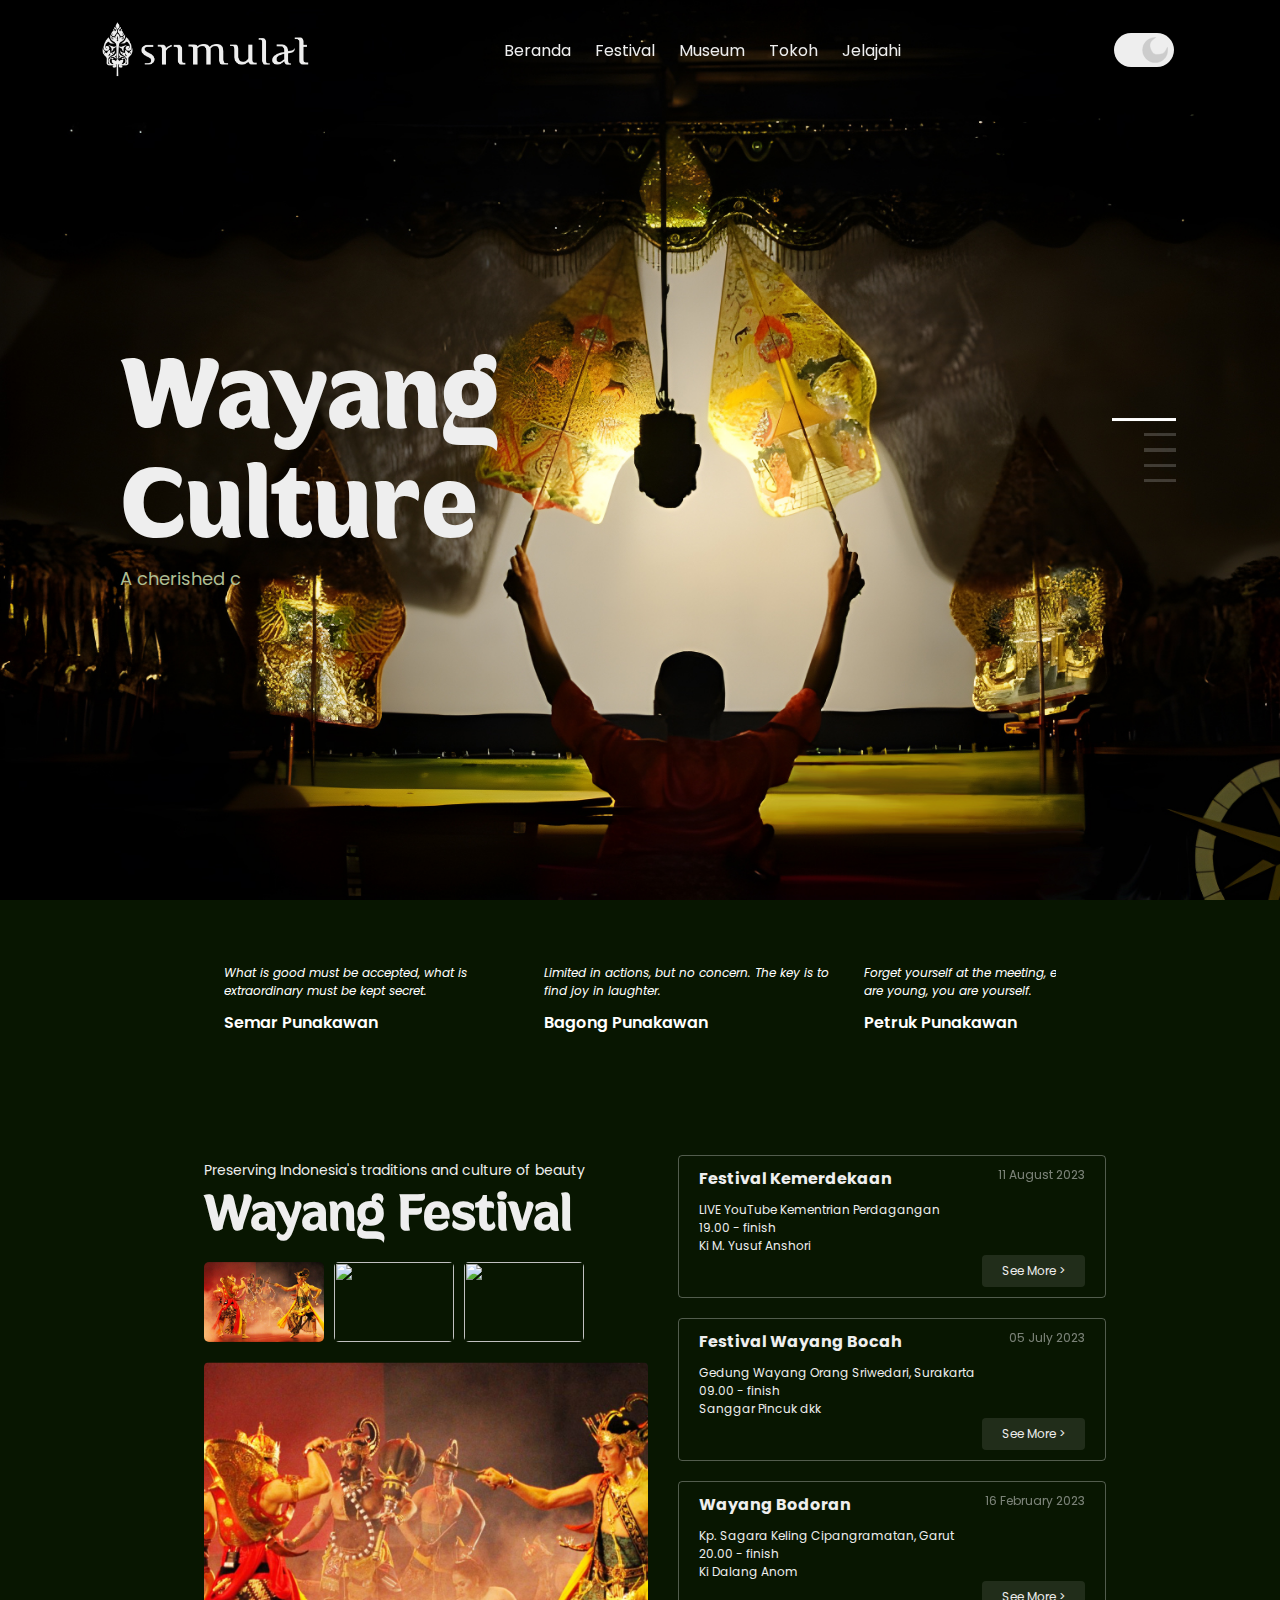
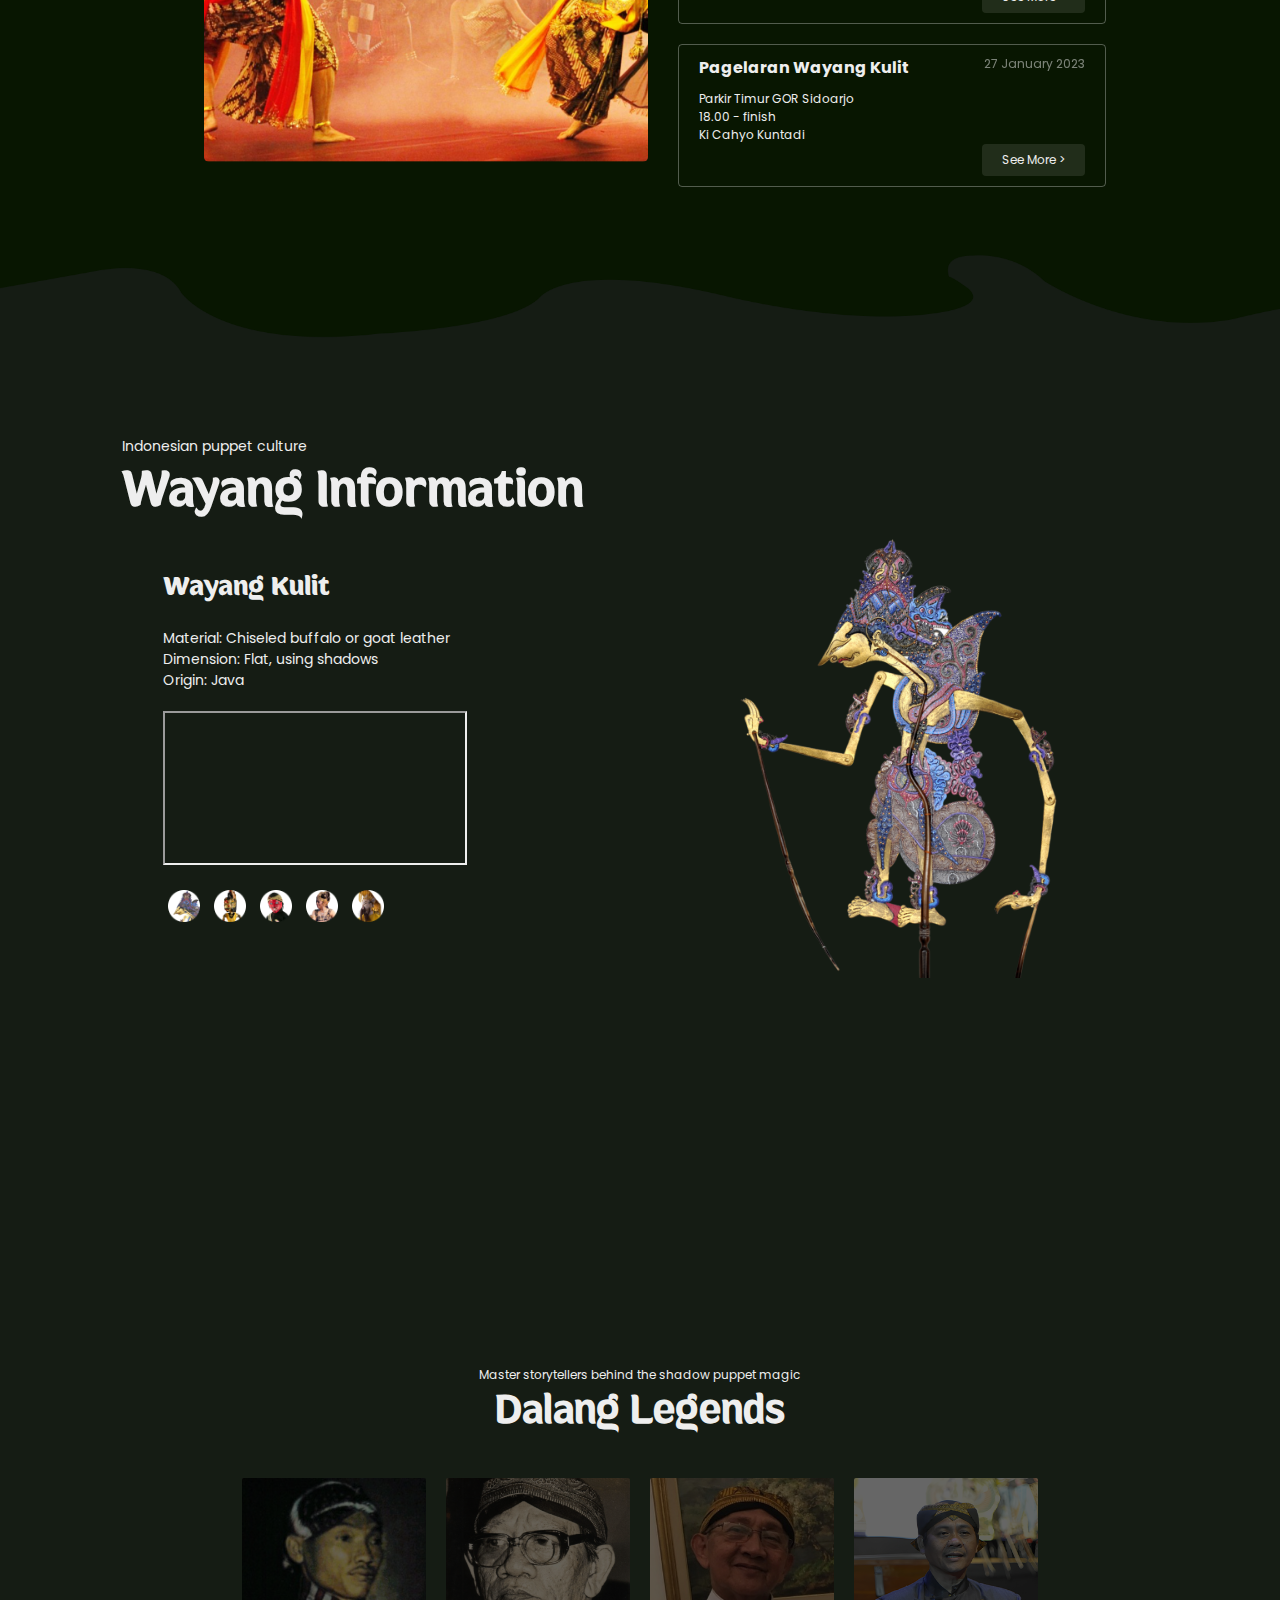
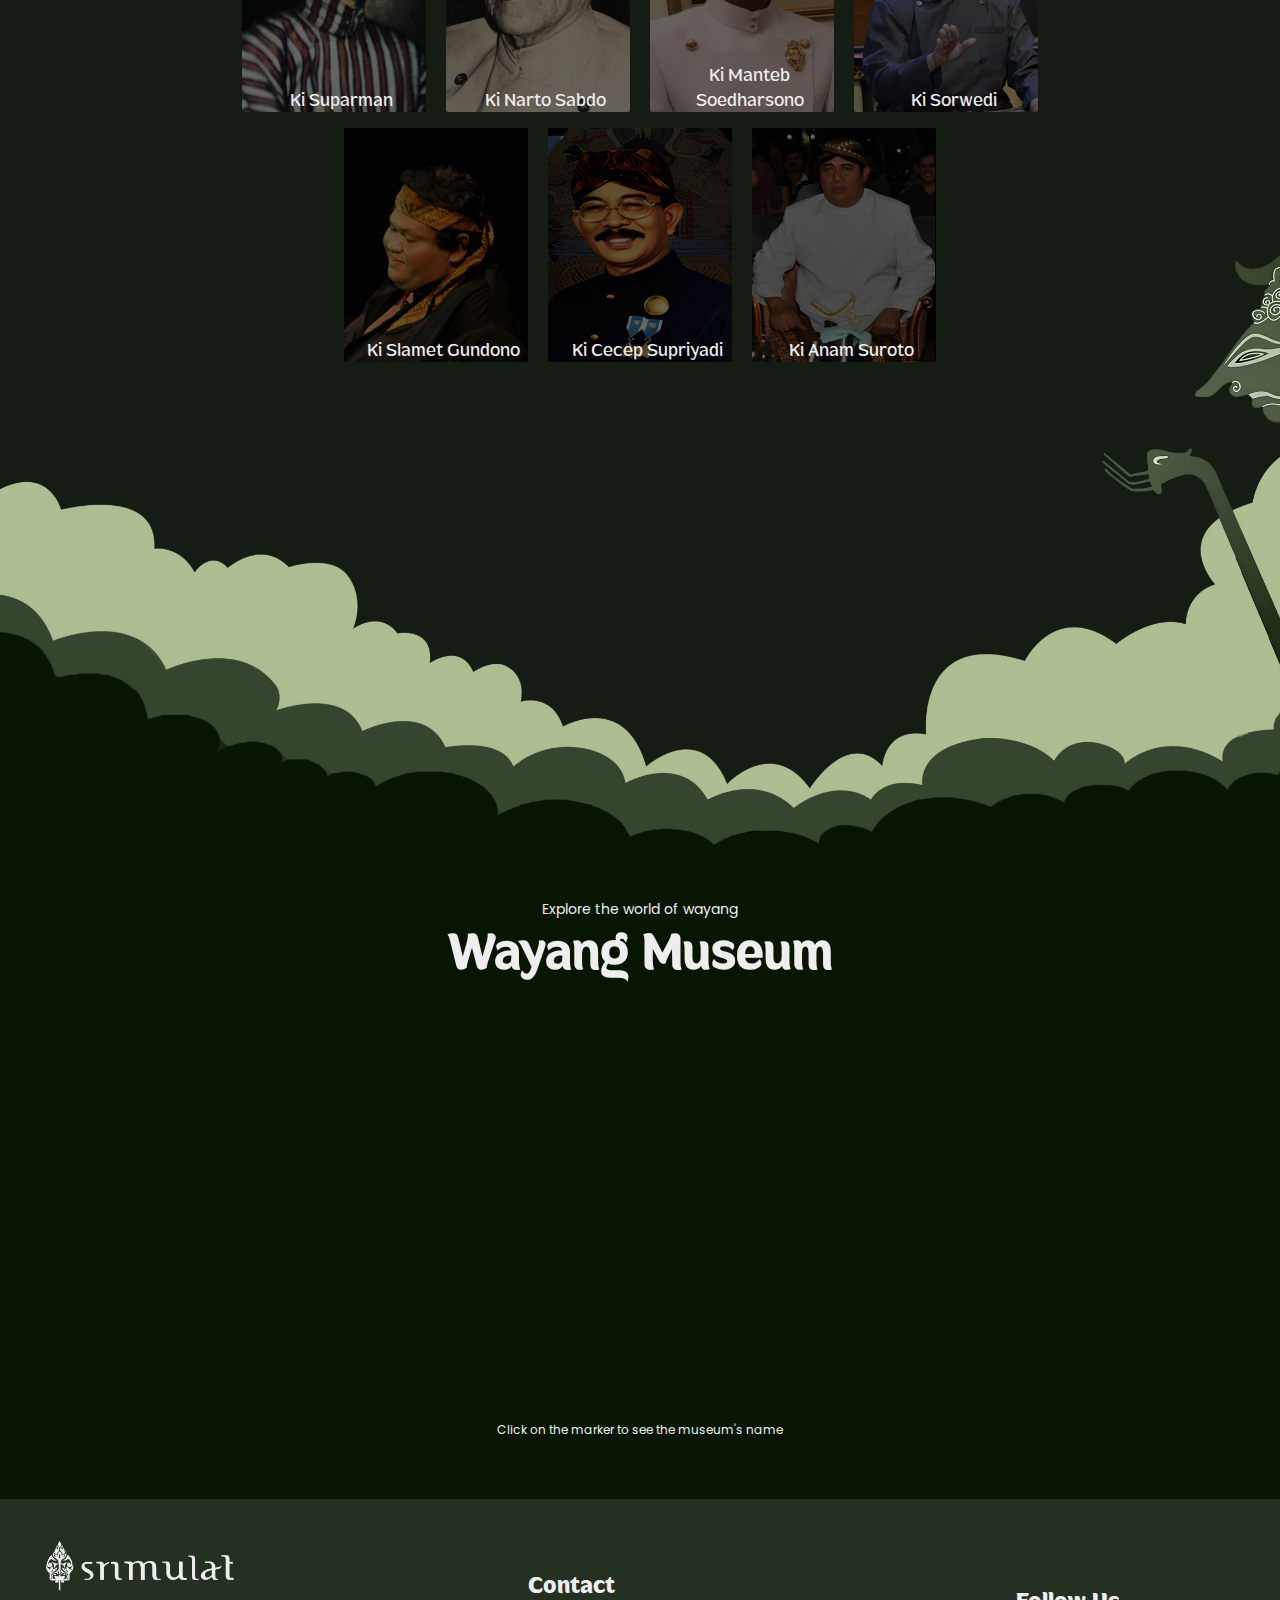
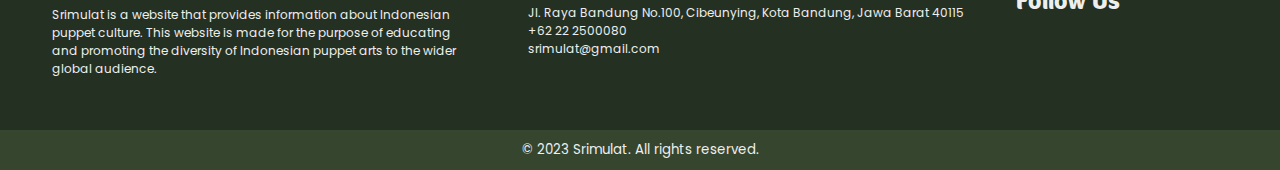
==== index.html @ 95a2c3ed "Revert "update-hero-slide-lightmode"" ====
<!DOCTYPE html>
<html lang="en">
  <head>
    <meta charset="UTF-8" />
    <meta name="viewport" content="width=device-width, initial-scale=1.0" />
    <title>Srimulat | Indonesian Puppet Culture</title>
    <link rel="shortcut icon" href="images/favicon.svg" type="image/x-icon" />
    <link
      rel="stylesheet"
      href="https://unpkg.com/leaflet@1.7.1/dist/leaflet.css"
    />
    <link
      rel="stylesheet"
      href="https://cdn.jsdelivr.net/npm/swiper@11/swiper-bundle.min.css"
    />
    <link rel="stylesheet" href="css/coba.css" />
    <style>
      .overlay-dark-1 {
        background: linear-gradient(
            rgb(21, 28, 20, 0.8),
            rgb(21, 28, 20, 0.2),
            rgb(21, 28, 20, 0.2),
            rgb(21, 28, 20, 0.2),
            rgb(21, 28, 20, 0.9),
            rgb(21, 28, 20, 1)
          ),
          url(../images/hero-section.jpg) !important;
        background-size: cover !important;
        background-position: center !important;
        background-repeat: no-repeat !important;
      }
      .overlay-dark-2 {
        background: linear-gradient(
            rgb(21, 28, 20, 0.8),
            rgb(21, 28, 20, 0.5),
            rgb(21, 28, 20, 0.5),
            rgb(21, 28, 20, 0.5),
            rgb(21, 28, 20, 0.9),
            rgb(21, 28, 20, 1)
          ),
          url(../images/hero-section-2.jpg) !important;
        background-size: cover !important;
        background-position: center !important;
        background-repeat: no-repeat !important;
      }
      .overlay-dark-3 {
        background: linear-gradient(
            rgb(21, 28, 20, 0.8),
            rgb(21, 28, 20, 0.2),
            rgb(21, 28, 20, 0.2),
            rgb(21, 28, 20, 0.2),
            rgb(21, 28, 20, 0.9),
            rgb(21, 28, 20, 1)
          ),
          url(../images/hero-section-3.webp) !important;
        background-size: cover !important;
        background-position: center !important;
        background-repeat: no-repeat !important;
      }
      .overlay-dark-4 {
        background: linear-gradient(
            rgb(21, 28, 20, 0.8),
            rgb(21, 28, 20, 0.5),
            rgb(21, 28, 20, 0.5),
            rgb(21, 28, 20, 0.5),
            rgb(21, 28, 20, 0.9),
            rgb(21, 28, 20, 1)
          ),
          url(../images/hero-section-4.webp) !important;
        background-size: cover !important;
        background-position: center !important;
        background-repeat: no-repeat !important;
      }
      .overlay-dark-5 {
        background: linear-gradient(
            rgb(21, 28, 20, 0.8),
            rgb(21, 28, 20, 0.5),
            rgb(21, 28, 20, 0.5),
            rgb(21, 28, 20, 0.5),
            rgb(21, 28, 20, 0.9),
            rgb(21, 28, 20, 1)
          ),
          url(../images/hero-section-5.jpg) !important;
        background-size: cover !important;
        background-position: center !important;
        background-repeat: no-repeat !important;
      }

      .overlay-light-1 {
        background: linear-gradient(
            rgb(246, 210, 122, 0.8),
            rgb(246, 210, 122, 0.2),
            rgb(246, 210, 122, 0.2),
            rgb(246, 210, 122, 0.2),
            rgb(246, 210, 122, 0.2),
            rgb(246, 210, 122, 0.5)
          ),
          url(../images/hero-section.jpg) !important;
        background-size: cover !important;
        background-position: center !important;
        background-repeat: no-repeat !important;
      }
      .overlay-light-2 {
        background: linear-gradient(
            rgb(246, 210, 122, 0.8),
            rgb(246, 210, 122, 0.2),
            rgb(246, 210, 122, 0.2),
            rgb(246, 210, 122, 0.2),
            rgb(246, 210, 122, 0.2),
            rgb(246, 210, 122, 0.5)
          ),
          url(../images/hero-section-2.jpg) !important;
        background-size: cover !important;
        background-position: center !important;
        background-repeat: no-repeat !important;
      }
      .overlay-light-3 {
        background: linear-gradient(
            rgb(246, 210, 122, 0.8),
            rgb(246, 210, 122, 0.2),
            rgb(246, 210, 122, 0.2),
            rgb(246, 210, 122, 0.2),
            rgb(246, 210, 122, 0.2),
            rgb(246, 210, 122, 0.5)
          ),
          url(../images/hero-section-3.webp) !important;
        background-size: cover !important;
        background-position: center !important;
        background-repeat: no-repeat !important;
      }
      .overlay-light-4 {
        background: linear-gradient(
            rgb(246, 210, 122, 0.8),
            rgb(246, 210, 122, 0.2),
            rgb(246, 210, 122, 0.2),
            rgb(246, 210, 122, 0.2),
            rgb(246, 210, 122, 0.2),
            rgb(246, 210, 122, 0.5)
          ),
          url(../images/hero-section-4.webp) !important;
        background-size: cover !important;
        background-position: center !important;
        background-repeat: no-repeat !important;
      }
      .overlay-light-5 {
        background: linear-gradient(
            rgb(246, 210, 122, 0.8),
            rgb(246, 210, 122, 0.2),
            rgb(246, 210, 122, 0.2),
            rgb(246, 210, 122, 0.2),
            rgb(246, 210, 122, 0.2),
            rgb(246, 210, 122, 0.5)
          ),
          url(../images/hero-section-5.jpg) !important;
        background-size: cover !important;
        background-position: center !important;
        background-repeat: no-repeat !important;
      }

      .lightMode {
        background-color: #f6d27a;
        color: #151c14 !important;
      }

      .lightLegends {
        background-color: #f2c165 !important;
      }

      .black {
        color: #151c14 !important;
      }

      .darkGreen {
        color: #243122 !important;
      }

      .border {
        border: 1px solid #151c14 !important;
      }

      .footerLight {
        background-color: #aebd92;
      }
    </style>
  </head>

  <body>
    <div id="popup1" class="popup-event">
      <img src="images/festival/1.png" />
    </div>
    <div id="popup2" class="popup-event">
      <img src="images/festival/2.png" />
    </div>
    <div id="popup3" class="popup-event">
      <img src="images/festival/3.png" />
    </div>
    <div id="popup4" class="popup-event">
      <img src="images/festival/4.png" />
    </div>
    <nav id="navigation-bar">
      <div class="navigation-panel">
        <button id="nav-toggle" class="nav-toggle">
          <i class="fa-solid fa-list"></i>
        </button>
        <a href="" class="width-logo"
          ><img src="images/logo/logo-white-width.png" alt="Logo Srimulat"
        /></a>
        <a href="" class="small-logo"
          ><img src="images/logo/logo-white.png" alt="Logo Srimulat"
        /></a>
      </div>
      <ul id="content-navigation">
        <li><a href="#beranda">Beranda</a></li>
        <li><a href="#festival">Festival</a></li>
        <li><a href="#museum">Museum</a></li>
        <li><a href="#tokoh">Tokoh</a></li>
        <li><a href="#map-section">Jelajahi</a></li>
      </ul>
      <ul id="switch-navigation">
        <li>
          <label class="switch">
            <input
              id="checkbox"
              type="checkbox"
              checked
              onclick="toggleDarkMode()"
            />
            <span class="slider"></span>
          </label>
        </li>
      </ul>
    </nav>
    <div class="hero-section" id="beranda">
      <!-- Swiper -->
      <div class="swiper mySwiper">
        <div class="swiper-wrapper">
          <div class="swiper-slide">
            <div class="hero-content">
              <div class="hero-title">
                <div class="title">
                  <h1>Wayang Culture</h1>
                  <p id="hero-paragraph-1"></p>
                </div>
              </div>
            </div>
          </div>
          <div class="swiper-slide">
            <div class="hero-content">
              <div class="hero-title">
                <div class="title">
                  <h1>Indonesian Local Wisdom</h1>
                  <p id="hero-paragraph-2"></p>
                </div>
              </div>
            </div>
          </div>
          <div class="swiper-slide">
            <div class="hero-content">
              <div class="hero-title">
                <div class="title">
                  <h1>Cultural Heritage</h1>
                  <p id="hero-paragraph-3"></p>
                </div>
              </div>
            </div>
          </div>
          <div class="swiper-slide">
            <div class="hero-content">
              <div class="hero-title">
                <div class="title">
                  <h1>Culture and Moral Values</h1>
                  <p id="hero-paragraph-4"></p>
                </div>
              </div>
            </div>
          </div>
          <div class="swiper-slide">
            <div class="hero-content">
              <div class="hero-title">
                <div class="title">
                  <h1>Cultural Diversity</h1>
                  <p id="hero-paragraph-5"></p>
                </div>
              </div>
            </div>
          </div>
        </div>
        <div class="swiper-pagination"></div>
      </div>
      <div class="hero-footer">
        <div class="footer-container">
          <div class="footer-content" id="footer-content">
            <p>
              What is good must be accepted, what is extraordinary must be kept
              secret.
            </p>
            <a href="#" id="hero-footer">Semar Punakawan</a>
          </div>
          <div class="footer-content">
            <p>
              Limited in actions, but no concern. The key is to find joy in
              laughter.
            </p>
            <a href="#" id="hero-footer">Bagong Punakawan</a>
          </div>
          <div class="footer-content">
            <p>
              Forget yourself at the meeting, even though you are young, you are
              yourself.
            </p>
            <a href="#" id="hero-footer">Petruk Punakawan</a>
          </div>
          <div class="footer-content">
            <p>
              Hoe only stops at water, never night, never stop, people are still
              upset and just quiet.
            </p>
            <a href="#" id="hero-footer">Gareng Punakawan</a>
          </div>
          <div class="footer-content">
            <p>
              Amidst the shadows of challenges, the light of resilience always
              finds its way.
            </p>
            <a href="#" id="hero-footer">Raden Rama Wijaya</a>
          </div>
          <div class="footer-content">
            <p>When the banana leaf falls, the stem is revealed.</p>
            <a href="#" id="hero-footer">Cepot Sunda</a>
          </div>
          <div class="footer-content">
            <p>Darkness cannot drive out darkness; only light can do that.</p>
            <a href="#" id="hero-footer">Rahwana</a>
          </div>
          <div class="footer-content">
            <p>
              When the celestial strings are plucked, cosmic melodies resonate.
            </p>
            <a href="#" id="hero-footer">Werkudara</a>
          </div>
          <div class="footer-content">
            <p>The dragon may soar, but the humble ant has its own path.</p>
            <a href="#" id="hero-footer">Liu Bei</a>
          </div>
        </div>
        <!-- <div class="footer-divider">
                    <div class="left-divider"></div>
                    <div class="right-divider"></div>
                </div> -->
      </div>
      <div class="hero-overlay"></div>
    </div>
    <div class="festival-section" id="festival-section">
      <div class="festival-content" id="festival">
        <div class="festival-title">
          <p>Preserving Indonesia's traditions and culture of beauty</p>
          <h3 id="festival-title">Wayang Festival</h3>
          <div class="festival-title-image">
            <img
              src="images/wayang-wong.png"
              onclick="changeBackground('images/wayang-wong.png')"
            />
            <img
              src="https://asset-2.tstatic.net/jogja/foto/bank/images/sleman-city-hall-gelar-budaya-pagelaran-wayang-kulit.jpg"
              onclick="changeBackground('https://asset-2.tstatic.net/jogja/foto/bank/images/sleman-city-hall-gelar-budaya-pagelaran-wayang-kulit.jpg')"
            />
            <img
              src="https://pariwisata-arsip.bantulkab.go.id/filestorage/berita/2016/05/tn610/tn610_IMG_9140.JPG"
              onclick="changeBackground('https://pariwisata-arsip.bantulkab.go.id/filestorage/berita/2016/05/tn610/tn610_IMG_9140.JPG')"
            />
          </div>
          <div class="festival-image-display"></div>
        </div>
        <div class="festival-list">
          <div class="festival-event">
            <div class="festival-event-head">
              <b>Festival Kemerdekaan</b>
              <p>11 August 2023</p>
            </div>
            <p>
              <i class="fa-solid fa-map-pin"></i> LIVE YouTube Kementrian
              Perdagangan<br />
              <i class="fa-solid fa-clock"></i> 19.00 - finish<br />
              <i class="fa-solid fa-user"></i> Ki M. Yusuf Anshori<br />
            </p>
            <div class="festival-event-foot">
              <div id="event1" class="event-detail">See More ></div>
            </div>
          </div>
          <div class="festival-event">
            <div class="festival-event-head">
              <b>Festival Wayang Bocah</b>
              <p>05 July 2023</p>
            </div>
            <p>
              <i class="fa-solid fa-map-pin"></i> Gedung Wayang Orang Sriwedari,
              Surakarta<br />
              <i class="fa-solid fa-clock"></i> 09.00 - finish<br />
              <i class="fa-solid fa-user"></i> Sanggar Pincuk dkk<br />
            </p>
            <div class="festival-event-foot">
              <div id="event2" class="event-detail">See More ></div>
            </div>
          </div>
          <div class="festival-event">
            <div class="festival-event-head">
              <b>Wayang Bodoran</b>
              <p>16 February 2023</p>
            </div>
            <p>
              <i class="fa-solid fa-map-pin"></i> Kp. Sagara Keling
              Cipangramatan, Garut<br />
              <i class="fa-solid fa-clock"></i> 20.00 - finish<br />
              <i class="fa-solid fa-user"></i> Ki Dalang Anom<br />
            </p>
            <div class="festival-event-foot">
              <div id="event3" class="event-detail">See More ></div>
            </div>
          </div>
          <div class="festival-event">
            <div class="festival-event-head">
              <b>Pagelaran Wayang Kulit</b>
              <p>27 January 2023</p>
            </div>
            <p>
              <i class="fa-solid fa-map-pin"></i> Parkir Timur GOR Sidoarjo<br />
              <i class="fa-solid fa-clock"></i> 18.00 - finish<br />
              <i class="fa-solid fa-user"></i> Ki Cahyo Kuntadi<br />
            </p>
            <div class="festival-event-foot">
              <div id="event4" class="event-detail">See More ></div>
            </div>
          </div>
        </div>
      </div>
      <div class="festival-divider"></div>
    </div>
    <div class="wayang-section">
      <div class="wayang-content">
        <div class="wayang-title">
          <p>Indonesian puppet culture</p>
          <h3 id="wayang-title">Wayang Information</h3>
        </div>
        <div class="wayang-gallery">
          <div class="wayang-left">
            <b id="wayang-type">Wayang Kulit</b>
            <p>
              Material: Chiseled buffalo or goat leather<br />
              Dimension: Flat, using shadows<br />
              Origin: Java<br />
            </p>
            <iframe src="https://www.youtube.com/embed/SWrEbZN89ZY"></iframe>
            <div class="wayang-list">
              <img
                src="images/wayang/icon/w1.png"
                onclick="changeContent('images/wayang/kulit.png', 'Wayang Kulit', 'Material: Chiseled buffalo or goat leather\nDimension: Flat, using shadows\nOrigin: Java\n', 'https://www.youtube.com/embed/SWrEbZN89ZY')"
              />
              <img
                src="images/wayang/icon/w2.png"
                onclick="changeContent('images/wayang/pring.png', 'Wayang Pring', 'Material: Bamboo\nDimension: 3D\nOrigin: Java\n', 'https://www.youtube.com/embed/zaQrKpYdDsI')"
              />
              <img
                src="images/wayang/icon/w3.png"
                onclick="changeContent('images/wayang/golek.png', 'Wayang Golek', 'Material: Wood\nDimension: 3D\nOrigin: Sunda\n', 'https://www.youtube.com/embed/spY7Hl0xdBI')"
              />
              <img
                src="images/wayang/icon/w4.png"
                onclick="changeContent('images/wayang/wong.png', 'Wayang Wong', 'Material: - \nDimension: 3D \nOrigin: Java\n', 'https://www.youtube.com/embed/kvErVNG3cKE')"
              />
              <img
                src="images/wayang/icon/w5.png"
                onclick="changeContent('images/wayang/potehi.png', 'Wayang Potehi', 'Material: Wood\nDimension: 3D\nOrigin: Chinese, Java\n', 'https://www.youtube.com/embed/rQRTxFuQgs8')"
              />
            </div>
          </div>
          <div class="wayang-right">
            <img id="wayang-image" src="images/wayang/kulit.png" />
          </div>
        </div>
      </div>
    </div>
    <div class="tokoh-section">
      <div class="tokoh-content" id="tokoh">
        <div class="tokoh-title">
          <p>Master storytellers behind the shadow puppet magic</p>
          <h3 id="tokoh-title">Dalang Legends</h3>
        </div>
        <div class="tokoh-list">
          <div class="tokoh">
            <img src="images/dalang/Ki Suparman.jpg" alt="Tokoh" />
            <p>Ki Suparman</p>
          </div>
          <div class="tokoh">
            <img src="images/dalang/Ki Narto Sabdo.jpg" alt="Tokoh" />
            <p>Ki Narto Sabdo</p>
          </div>
          <div class="tokoh">
            <img src="images/dalang/Ki Manteb Soedharsono.jpg" alt="Tokoh" />
            <p>Ki Manteb Soedharsono</p>
          </div>
          <div class="tokoh">
            <img src="images/dalang/Ki Sorwedi.jpg" alt="Tokoh" />
            <p>Ki Sorwedi</p>
          </div>
          <div class="tokoh">
            <img src="images/dalang/Ki Slamet Gundono.jpg" alt="Tokoh" />
            <p>Ki Slamet Gundono</p>
          </div>
          <div class="tokoh">
            <img src="images/dalang/Ki Cecep Supriyadi.jpg" alt="Tokoh" />
            <p>Ki Cecep Supriyadi</p>
          </div>
          <div class="tokoh">
            <img src="images/dalang/Ki Anom Suroto.jpg" alt="Tokoh" />
            <p>Ki Anam Suroto</p>
          </div>
        </div>
      </div>
    </div>
    <div class="map-section" id="map-section">
      <div class="map-content" id="museum">
        <div class="map-title">
          <p>Explore the world of wayang</p>
          <h3 id="map-title">Wayang Museum</h3>
        </div>
        <div class="mapbox">
          <div id="map"></div>
          <small>Click on the marker to see the museum's name</small>
        </div>
      </div>
    </div>
    <footer>
      <div class="footer-box">
        <div class="footer-item">
          <img
            src="images/logo/logo-white-width.png"
            alt="Logo Srimulat"
            width="200"
          />
          <p class="paragraph-footer-left" id="tulisan-footer">
            Srimulat is a website that provides information about Indonesian
            puppet culture. This website is made for the purpose of educating
            and promoting the diversity of Indonesian puppet arts to the wider
            global audience.
          </p>
        </div>
        <div class="footer-item left">
          <h3 id="tulisan-footer">Contact</h3>
          <p id="tulisan-footer">
            <i class="fa-solid fa-map-marker" id="tulisan-footer"></i> Jl. Raya
            Bandung No.100, Cibeunying, Kota Bandung, Jawa Barat 40115
          </p>
          <p id="tulisan-footer">
            <i id="tulisan-footer" class="fa-solid fa-phone"></i> +62 22 2500080
          </p>
          <p id="tulisan-footer">
            <i id="tulisan-footer" class="fa-solid fa-envelope"></i>
            srimulat@gmail.com
          </p>
        </div>
        <div class="footer-item right">
          <h3 id="tulisan-footer">Follow Us</h3>
          <div class="social-media">
            <a href="">
              <i id="social-media" class="fa-brands fa-facebook"></i>
            </a>
            <a href="">
              <i id="social-media" class="fa-brands fa-instagram"></i>
            </a>
            <a href="">
              <i id="social-media" class="fa-brands fa-twitter"></i>
            </a>
            <a href="">
              <i id="social-media" class="fa-brands fa-youtube"></i>
            </a>
          </div>
        </div>
      </div>
      <div class="footer-bottom">
        <small>© 2023 Srimulat. All rights reserved.</small>
      </div>
    </footer>
    <script src="https://unpkg.com/leaflet@1.7.1/dist/leaflet.js"></script>
    <script src="js/map.js"></script>
    <script
      src="https://kit.fontawesome.com/d9b2e6872d.js"
      crossorigin="anonymous"
    ></script>
    <!-- Swiper JS -->
    <script src="https://cdn.jsdelivr.net/npm/swiper@11/swiper-bundle.min.js"></script>

    <!-- Initialize Swiper -->
    <script>
      function changeContent(imageUrl, title, description, videoUrl) {
        document.getElementById("wayang-image").src = imageUrl
        document.getElementById("wayang-type").innerText = title
        document.querySelector(".wayang-left p").innerText = description
        document.querySelector(".wayang-left iframe").src = videoUrl
      }

      const popup1 = document.getElementById("popup1")
      const popup2 = document.getElementById("popup2")
      const popup3 = document.getElementById("popup3")
      const popup4 = document.getElementById("popup4")
      const event1 = document.getElementById("event1")
      const event2 = document.getElementById("event2")
      const event3 = document.getElementById("event3")
      const event4 = document.getElementById("event4")
      event1.addEventListener("click", () => {
        popup1.style.display = "flex"
      })
      event2.addEventListener("click", () => {
        popup2.style.display = "flex"
      })
      event3.addEventListener("click", () => {
        popup3.style.display = "flex"
      })
      event4.addEventListener("click", () => {
        popup4.style.display = "flex"
      })
      window.addEventListener("click", (e) => {
        if (e.target == popup1) {
          popup1.style.display = "none"
        }
        if (e.target == popup2) {
          popup2.style.display = "none"
        }
        if (e.target == popup3) {
          popup3.style.display = "none"
        }
        if (e.target == popup4) {
          popup4.style.display = "none"
        }
      })

      const images = [
        "images/wayang-wong.png",
        "https://asset-2.tstatic.net/jogja/foto/bank/images/sleman-city-hall-gelar-budaya-pagelaran-wayang-kulit.jpg",
        "https://pariwisata-arsip.bantulkab.go.id/filestorage/berita/2016/05/tn610/tn610_IMG_9140.JPG",
      ]

      let currentIndex = 0

      function changeBackground(imageUrl) {
        document.querySelector(
          ".festival-image-display"
        ).style.background = `url('${imageUrl}') no-repeat`
        document.querySelector(".festival-image-display").style.backgroundSize =
          "cover"
        document.querySelector(
          ".festival-image-display"
        ).style.backgroundPosition = "center"
        currentIndex = images.indexOf(imageUrl)
      }

      function autoChangeBackground() {
        currentIndex = (currentIndex + 1) % images.length
        const imageUrl = images[currentIndex]
        changeBackground(imageUrl)
      }

      setInterval(autoChangeBackground, 10000)

      let swiper = new Swiper(".mySwiper", {
        direction: "vertical",
        effect: "slide",
        speed: 1000,
        autoplay: {
          delay: 3000,
        },
        pagination: {
          el: ".swiper-pagination",
          clickable: true,
        },
      })

      // Daftar lokasi museum
      var locations = [
        ["Museum Wayang Jakarta", -6.175439, 106.825576],
        ["Museum Wayang Banyumas", -7.48252, 109.23865],
        ["Museum Wayang Kulit Wonogiri", -7.838262, 111.042282],
        ["Museum Topeng dan Wayang Ubud", -8.503031, 115.264529],
        ["Museum Gubug Wayang Mojokerto", -7.470497, 112.433159],
        ["Galeri Wayang Purwakarta", -6.542849, 107.444451],
      ]

      // Batas peta
      var bounds = [
        [5.15, 94],
        [-12, 120],
      ]

      // Dark mode tile layer
      var darkMode = L.tileLayer(
        "https://cartodb-basemaps-{s}.global.ssl.fastly.net/dark_all/{z}/{x}/{y}.png",
        {
          subdomains: "abcd",
          maxZoom: 19,
        }
      )

      var lightMode = L.tileLayer(
        "https://{s}.tile.openstreetmap.de/{z}/{x}/{y}.png",
        {
          subdomains: "abcd",
          maxZoom: 19,
        }
      )

      // Inisialisasi peta
      var map = L.map("map", {
        layers: [darkMode],
        maxBounds: bounds,
      }).setView([-7, 111], 7)

      // Batasi zoom
      map.options.maxBoundsViscosity = 1.0

      // Base layers
      var baseLayers = {
        "Dark Mode": darkMode,

        OpenStreetMap: lightMode,
      }

      // Tambahkan control layer
      L.control.layers(baseLayers).addTo(map)

      // Loop dan tambahkan marker
      function addMarkers() {
        for (var i = 0; i < locations.length; i++) {
          // Get koordinat
          var lat = locations[i][1]
          var lng = locations[i][2]

          // Add marker
          var marker = L.marker([lat, lng]).addTo(map)

          // Popup text
          var title = locations[i][0]
          marker.bindPopup(title)
        }
      }

      // Fungsi untuk memilih lapisan peta
      function chooseTileLayer() {
        var checkbox = document.getElementById("checkbox")

        if (checkbox.checked) {
          return darkMode
        } else {
          return lightMode
        }
      }

      // Inisialisasi peta dan marker saat pertama kali dimuat
      addMarkers()

      function toggleDarkMode() {
        var body = document.body
        body.classList.toggle("dark-mode")

        var overlay = document.querySelector(".hero-overlay")
        var museumOverlay = document.querySelector(".museum-overlay")
        var content = document.querySelector(".hero-content")
        var checkbox = document.getElementById("checkbox")
        var festivalSection = document.querySelector(".festival-section")
        var tokohSection = document.querySelector(".tokoh-section")
        var mapSection = document.querySelector(".map-section")
        var h3 = document.querySelectorAll("h3")
        var festivalTitle = document.querySelector("#festival-title")
        var tokohTitle = document.querySelector("#tokoh-title")
        var mapTitle = document.querySelector("#map-title")
        var p = document.querySelectorAll("p")
        var b = document.querySelectorAll("b")
        var heroFooter = document.querySelectorAll("#hero-footer")
        var festivalEvent = document.querySelectorAll(".festival-event")
        var socialMedia = document.querySelectorAll("#social-media")
        var tulisanFooter = document.querySelectorAll("#tulisan-footer")
        var footerBox = document.querySelector(".footer-box")
        let festivalDivider = document.querySelector(".festival-divider")
        let wayangSection = document.querySelector(".wayang-content")

        // Hapus semua lapisan peta
        map.eachLayer(function (layer) {
          map.removeLayer(layer)
        })
        // Tambahkan kembali lapisan peta sesuai keadaan checkbox
        chooseTileLayer().addTo(map)

        if (checkbox.checked == true) {
          map.addLayer(darkMode)
          overlay.classList.add("visible")
          festivalSection.classList.remove("lightMode")
          tokohSection.classList.remove("lightMode")
          mapSection.classList.remove("lightMode")

          p.forEach(function (element) {
            element.classList.remove("black")
          })
          b.forEach(function (element) {
            element.classList.remove("black")
          })
          h3.forEach(function (element) {
            element.classList.remove("black")
          })
          heroFooter.forEach(function (element) {
            element.classList.remove("black")
          })
          festivalEvent.forEach(function (element) {
            element.classList.remove("lightMode")
          })
          socialMedia.forEach(function (element) {
            element.classList.remove("darkGreen")
          })
          tulisanFooter.forEach(function (element) {
            element.classList.remove("darkGreen")
          })
          wayangSection.forEach(function (element) {
            element.classList.remove("darkGreen")
          })

          footerBox.classList.remove("footerLight")
        } else {
          map.addLayer(lightMode)
          overlay.classList.remove("visible")
          festivalSection.classList.add("lightMode")
          tokohSection.classList.add("lightMode")
          mapSection.classList.add("lightMode")
          wayangSection.classList.add("lightLegends")
          festivalDivider.style.background = "url('images/light-divider.png')"
          tokohSection.style.background = "url('images/light-background.png')"

          p.forEach(function (element) {
            element.classList.add("black")
          })
          b.forEach(function (element) {
            element.classList.add("black")
          })
          h3.forEach(function (element) {
            element.classList.add("black")
          })
          heroFooter.forEach(function (element) {
            element.classList.add("black")
          })
          festivalEvent.forEach(function (element) {
            element.classList.add("border")
          })
          socialMedia.forEach(function (element) {
            element.classList.add("darkGreen")
          })
          tulisanFooter.forEach(function (element) {
            element.classList.add("darkGreen")
          })
          footerBox.classList.add("footerLight")
        }
        // Inisialisasi ulang marker
        addMarkers()
      }
    </script>
    <script src="js/script.js"></script>
  </body>
</html>
---- css/coba.css ----
@import url("https://fonts.googleapis.com/css2?family=Poppins:ital,wght@0,100;0,200;0,300;0,400;0,500;0,600;0,700;0,800;0,900;1,100;1,200;1,300;1,400;1,500;1,600;1,700;1,800;1,900&display=swap");

* {
  margin: 0;
  padding: 0;
  box-sizing: border-box;
  scroll-behavior: smooth;
}

body {
  font-family: "Poppins", sans-serif;
}

@font-face {
  font-family: "Mahameru-Bold";
  src: url("../fonts/Mahameru/Mahameru-Bold.otf") format("truetype");
}
@font-face {
  font-family: "Mahameru-Medium";
  src: url("../fonts/Mahameru/Mahameru-Medium.otf") format("truetype");
}
@font-face {
  font-family: "Mahameru-Regular";
  src: url("../fonts/Mahameru/Mahameru-Regular.otf") format("truetype");
}

::selection {
  background-color: rgba(174, 189, 146, 0.5);
}
::-webkit-scrollbar {
  width: 10px;
  background-color: rgb(21, 28, 20);
}
::-webkit-scrollbar-thumb {
  background-color: rgb(174, 189, 146);
  border-radius: 16px;
}
::-webkit-scrollbar-button {
  display: none;
}

/* Navbar Section*/

nav {
  width: 85%;
  position: absolute;
  top: 0;
  left: 0;
  right: 0;
  margin: auto;
  padding: 20px 0px 10px;
  display: flex;
  align-items: center;
  justify-content: space-between;
  z-index: 20;
}

nav.sticky {
  position: fixed;
  top: -100px;
  animation: slideDown 0.5s ease forwards;
  background-color: rgb(21, 28, 20, 0.5);
  width: 100%;
  padding: 20px 130px;
}

@keyframes slideDown {
  0% {
    top: -100;
  }
  80% {
    top: 0;
  }
  100% {
    top: 0;
  }
}

nav.slide-up {
  animation: slideUpAnim 1.3s ease forwards;
}

@keyframes slideUpAnim {
  0% {
    background-color: rgb(13, 25, 40);
    transform: translateY(400%);
  }
  25% {
    background-color: rgb(13, 25, 40, 0.01);
  }
  50% {
    background-color: transparent;
    transform: translateY(10%);
  }
  100% {
    transform: translateY(0%);
  }
}

nav ul {
  vertical-align: middle;
  margin: 0;
  padding: 0;
}

nav ul li {
  display: inline-block;
  list-style: none;
  vertical-align: middle;
  padding: 10px;
}

nav ul li.hidden {
  display: none;
}

nav ul li a {
  text-decoration: none;
  color: #eeeeee;
  -webkit-transition: 0.3s;
  transition: 0.3s;
}

nav ul li a:hover {
  color: #aebd92;
}

nav a img {
  height: 60px;
  display: inline-block;
  list-style: none;
  vertical-align: middle;
}

nav ul li .dropdown-content {
  display: none;
}

nav ul li .nav-user {
  background-color: #36452e;
  color: #151c14;
  padding: 6px 10px;
  border-radius: 28px;
}

nav ul li .nav-user:hover {
  background-color: #243122;
  color: #eeeeee;
}

nav .nav-toggle{
  display: none;
}

nav .small-logo{
  display: none;
}

.switch {
  position: relative;
  display: inline-block;
  width: 74px;
  height: 34px;
}

.switch input {
  opacity: 0;
  width: 0;
  height: 0;
}

.slider {
  position: absolute;
  cursor: pointer;
  top: 0;
  left: 14px;
  right: 0;
  bottom: 0;
  background-color: #151c14;
  -webkit-transition: 0.4s;
  transition: 0.4s;
  border-radius: 34px;
}

.slider:before {
  position: absolute;
  content: "";
  height: 26px;
  width: 26px;
  margin-left: 4px;
  bottom: 4px;
  background: url("../images/sun-icon.svg") no-repeat;
  background-size: cover;
  background-position: center;
  -webkit-transition: 0.5s;
  transition: 0.5s;
}

input:checked + .slider {
  background-color: #eeeeee;
}

input:focus + .slider {
  box-shadow: 0 0 2px #151c14;
}

input:checked + .slider:before {
  background: url("../images/moon-icon.svg") no-repeat;
  background-size: cover;
  background-position: center;
  -webkit-transform: translateX(24px);
  -ms-transform: translateX(24px);
  transform: translateX(24px);
}

/* Your existing styles... */

/* Media query for smaller screens */
@media screen and (max-width: 900px) {
  nav {
    flex-direction: column;
    align-items: flex-start;
    padding: 10px;
  }

  nav ul {
    display: none;
    flex-direction: column;
    align-items: flex-start;
    padding: 0;
    margin-top: 10px;
    border-radius: 4px;
    background-color: #36452e;
  }

  nav ul li {
    display: block;
    padding: 8px 30px;
  }

  nav ul li.hidden {
    display: block;
  }

  nav ul li a {
    text-align: left;
    display: block;
    padding: 8px 0;
  }

  nav ul li a:hover {
    text-align: left;
    display: block;
    padding: 8px 0;
  }

  nav ul li .switch {
    width: 70px;
    text-align: left;
  }

  nav .width-logo{
    display: none;
  }

  nav .small-logo{
    display: block;
  }

  .navigation-panel{
    display: flex;
    justify-content: space-between;
    width: 100%;
    padding: 20px 10px;
  }

  .nav-toggle {
    display: block !important;
    color: white;
    font-size: 24px;
    cursor: pointer;
    background: none;
    border: none;
    padding: 0;
    font-size: 24px;
  }
  .show-navigation {
    display: block;
  }
  
}

/*Hero Section*/
.hero-section {
  width: 100%;
  height: 100vh;
}

.hero-section .hero-overlay {
  position: absolute;
  visibility: hidden;
  top: 0;
  left: 0;
  width: 100%;
  height: 100vh;
  background: linear-gradient(
    rgb(21, 28, 20, 0.8),
    rgb(21, 28, 20, 0.2),
    rgb(21, 28, 20, 0.2),
    rgb(21, 28, 20, 0.2),
    rgb(21, 28, 20, 0.9),
    rgb(21, 28, 20, 1)
  );
  z-index: 0;
  pointer-events: none;
}

.hero-section .hero-content {
  position: relative;
  width: 100%;
  height: 90vh;
  margin: 0;
  z-index: 1;
}

.hero-content .hero-title {
  width: 55%;
  height: 100%;
  margin: 0;
  padding: 0;
  }

.hero-content .hero-title .title {
  margin: 200px 0;
  padding: 20px;
}

.title h1 {
  text-align: left;
  font-size: 95px;
  font-family: "Mahameru-Bold", sans-serif;
  font-weight: 800;
  line-height: 100px;
  color: #eeeeee;
  user-select: none;
  width: 100%;
  display: block;
}

.title p {
  text-align: left;
  font-size: 18px;
  font-family: "Poppins", sans-serif;
  color: #aebd92;
  user-select: none;
  width: 100%;
  display: block;
}

.hero-content .hero-slide {
  position: relative;
  float: right;
  width: 50%;
  height: 100%;
  margin: 0;
  padding: 0;
}

.hero-slide .slide-number {
  display: flex;
  justify-content: right;
  text-align: right;
  align-items: center;
  height: 100%;
}

.hero-slide .slide-number ul {
  margin-top: -30px;
  padding: 20px;
}

.hero-slide .slide-number ul li {
  list-style: none;
}

.hero-slide .slide-number ul li a {
  text-decoration: none;
  cursor: pointer;
  color: #767676;
  font-family: "Mahameru-Regular", sans-serif;
  font-size: 18px;
  -webkit-transition: 0.3s;
  transition: 0.3s;
}

.hero-slide .slide-number ul li a:hover {
  color: #6b6b6b;
}

.hero-slide .slide-number ul li a.active {
  color: #eeeeee;
  font-size: 30px;
  margin-right: 2px;
}

.hero-slide .slide-number ul li label {
  cursor: pointer;
}

.hero-slide .slide-selection {
  position: absolute;
  top: 47%;
  right: -80px;
  background-color: #eeeeee;
  width: 70px;
  height: 4px;
  border-radius: 1px;
  text-align: right;
}

.hero-section .hero-footer {
  position: relative;
  padding: 50px 232px;
  z-index: 3;
}

.hero-section .hero-footer p {
  color: white;
  font-size: 12px;
  padding: 10px 0;
  font-style: italic;
}

.hero-section .hero-footer a {
  text-decoration: none;
  font-size: 16px;
  color: white;
  font-weight: 600;
}

.hero-section .footer-container {
  position: relative;
  display: flex;
  flex-wrap: nowrap;
  overflow: auto;
  width: 100%;
  margin: 4px 0 20px;
  scrollbar-width: auto;
}

.hero-section .footer-container::-webkit-scrollbar {
  height: 6px;
  background-color:rgba(0, 0, 0, 0.3);
}

.hero-footer .footer-content {
  flex: 0 0 auto;
  width: 300px;
  margin-right: 20px;
  height: fit-content;
  padding-bottom: 14px;
}

.hero-footer .footer-content p {
  width: fit-content;
}

/* swiper */
.swiper {
  position: relative;
  width: 100%;
  height: 100%;
  z-index: 0 !important;
}

.swiper-slide {
  padding: 60px 100px;
  text-align: center;
  font-size: 18px;
  background: #fff;
  display: flex;
  justify-content: center;
  align-items: center;
  background-size: cover !important;
  background-position: center;
  background-repeat: no-repeat;
}

.swiper-slide:nth-child(1) {
  background: url(../images/hero-section.jpg);
}
.swiper-slide:nth-child(2) {
  background: url(../images/hero-section-2.jpg);
}
.swiper-slide:nth-child(3) {
  background: url(../images/hero-section-3.webp);
}
.swiper-slide:nth-child(4) {
  background: linear-gradient(rgba(0, 0, 0, 0.5), rgba(0, 0, 0, 0.5)),
    url(../images/hero-section-4.webp);
}
.swiper-slide:nth-child(5) {
  background: linear-gradient(rgba(0, 0, 0, 0.5), rgba(0, 0, 0, 0.5)),
    url(../images/hero-section-5.jpg);
}
.swiper-pagination {
  display: flex;
  flex-direction: column;
  justify-content: flex-end;
  align-items: flex-end;
  margin-right: 6rem;
  background-color: transparent;
}
.swiper-pagination-bullet {
  background-color: #f6f4f4 !important;
  width: 2rem !important;
  height: 0.2rem !important;
  border-radius: 0 !important;
  -webkit-border-radius: 0 !important;
  -moz-border-radius: 0 !important;
  -ms-border-radius: 0 !important;
  -o-border-radius: 0 !important;
  transition: 0.7s ease;
  -webkit-transition: 0.7s ease;
  -moz-transition: 0.7s ease;
  -ms-transition: 0.7s ease;
  -o-transition: 0.7s ease;
}

.swiper-pagination-bullet-active {
  display: flex;
  flex-direction: column;
  align-items: flex-end;
  transition: 0.7s ease;
  background-color: #ffffff !important;
  width: 4rem !important;
  -webkit-transition: 0.7s ease;
  -moz-transition: 0.7s ease;
  -ms-transition: 0.7s ease;
  -o-transition: 0.7s ease;
}
.swiper-slide img {
  display: block;
  width: 100%;
  height: 100%;
  object-fit: cover;
}

/* Extra small devices (phones, 600px and down) */
@media only screen and (max-width: 600px) {
  .hero-section .hero-footer{
    padding: 30px;
  }
  .hero-content .hero-title {
    width: 100%;
    height: 100%;
    margin: 0;
    padding: 0;
    }
  
  .hero-content .hero-title .title {
    margin: 290px 0;
    padding: 20px;
  }
  
  .hero-content .hero-title .title h1{
    font-size: 50px;
    text-align: left;
    line-height: 70px;
  }
}

/* Small devices (portrait tablets and large phones, 600px and up) */
@media only screen and (min-width: 600px) {
  .hero-section .hero-footer{
    padding: 20px 40px;
  }
  .hero-content .hero-title {
    width: 80%;
    height: 100%;
    margin: 0;
    padding: 0;
    }
  
  .hero-content .hero-title .title {
    margin: 290px 0;
    padding: 20px;
  }
  
  .hero-content .hero-title .title h1{
    font-size: 60px;
    line-height: 70px;
  }
}

/* Medium devices (landscape tablets, 768px and up) */
@media only screen and (min-width: 768px) {
  .hero-section .hero-footer{
    padding: 40px 80px;
  }
  .hero-content .hero-title {
    width: 75%;
    height: 100%;
    margin: 0;
    padding: 0;
    }
  
  .hero-content .hero-title .title {
    margin: 290px 0;
    padding: 20px;
  }
  
  .hero-content .hero-title .title h1{
    font-size: 80px;
  }
}

/* Large devices (laptops/desktops, 992px and up) */
@media only screen and (min-width: 992px) {
  .hero-section .hero-footer {
    padding: 50px 100px;
    z-index: 1;
  }
  .hero-content .hero-title {
    width: 60%;
    height: 100%;
    padding: 0;
    }
  
  .hero-content .hero-title .title {
    margin: 290px 0;
    padding: 20px;
  }
}

/* Extra large devices (large laptops and desktops, 1200px and up) */
@media only screen and (min-width: 1150px) {
  .hero-section .hero-footer {
    padding: 50px 224px;
    z-index: 1;
  }
  .hero-content .hero-title {
    width: 55%;
    height: 100%;
    padding: 0;
    }
  
  .hero-content .hero-title .title {
    margin: 280px 0;
    padding: 20px;
  }
  
  .hero-content .hero-title .title h1{
    font-size: 105px;
    line-height: 110px;
  }
}
/* .hero-footer .footer-divider {
    position: relative;
    width: 100%;
    color: white;
    z-index: 2;
}

.footer-divider .left-divider {
    float: left;
    background-color: #243122;
    width: 32%;
    height: 4px;
    border-top-left-radius: 2px;
    border-bottom-left-radius: 2px;
    z-index: 1;
}

.footer-divider .right-divider {
    background-color: #6b6b6b;
    float: right;
    width: 68%;
    height: 4px;
    border-top-right-radius: 2px;
    border-bottom-right-radius: 2px;
    z-index: 1;
} */

/* Festival Section */
.tokoh-section {
  background: url('../images/4409096.jpg');
  background-size: cover;
  background-position: bottom;
  width: 100%;
  min-height: 132vh;
  z-index: 0;
  padding: 20px 122px;
}

.map-section {
  background-color: #081601;
  width: 100%;
  min-height: 70vh;
  z-index: 0;
  padding: 10px 122px 80px;
}

.festival-section {
  position: relative;
  background-color: #081601;
  width: 100%;
  min-height: 30vh;
  z-index: 0;
  padding: 60px 122px;
}

.festival-section .festival-content {
  position: relative;
  width: 100%;
  margin-top: 170px;
  display: flex;
  z-index: 2;
}

.festival-section .festival-divider{
  position: absolute;
  bottom: 0;
  left: 0;
  width: 100%;
  height: 20vh;
  background: url('../images/dark-divider.png')no-repeat;
  background-size: cover;
  background-position: center;
  z-index: 0;
}

.festival-content .festival-title,
.tokoh-content .tokoh-title,
.map-content .map-title {
  width: 100%;
  padding: 30px;
}

.festival-content .festival-title h3,
.wayang-content .wayang-title h3,
.tokoh-content .tokoh-title h3,
.map-content .map-title h3 {
  color: #eeeeee;
  font-size: 50px;
  font-family: "Mahameru-Medium";
}

.festival-content .festival-title p,
.wayang-content .wayang-title p,
.tokoh-content .tokoh-title p,
.map-content .map-title p {
  color: #eeeeee;
  font-size: 14px;
}

.festival-content .festival-title .festival-title-image {
  margin-top: 10px;
  display: flex;
  gap: 10px;
}

.festival-content .festival-title .festival-title-image img {
  width: 120px;
  height: 80px;
  border-radius: 5px;
  -webkit-transition: 0.3s;
  transition: 0.3s;
  cursor: pointer;
}

.festival-content .festival-title .festival-title-image img:hover {
  transform: scale(1.1);
}

.festival-content .festival-title .festival-image-display{
  margin: 20px 0px;
  width: 90%;
  height: 400px;
  background:url('../images/wayang-wong.png') no-repeat;
  background-size: cover;
  background-position: center;
  border-radius: 5px;
}

.festival-content .festival-list {
  width: 70%;
  display: flex;
  flex-direction: column;
  color: #eeeeee;
  font-size: 12px;
  margin: auto;
}

.festival-list .festival-event {
  -webkit-transition: 0.3s;
  transition: 0.3s;
  border: 1px solid rgba(255, 255, 255, 0.3);
  border-radius: 4px;
  margin: 10px 0;
  display: flex;
  flex-direction: column;
  padding: 10px 20px;
}

.festival-event .festival-event-foot {
  display: flex;
  justify-content: end;
}

.festival-event .festival-event-foot .event-detail {
  text-decoration: none;
  color: #eeeeee;
  background-color: rgba(255, 255, 255, 0.1);
  padding: 7px 20px;
  border-radius: 4px;
  cursor: pointer;
}

.festival-event .festival-event-foot .event-detail:hover {
  background-color: rgba(255, 255, 255, 0.2);
}

.popup-event {
  display: none;
  position: fixed;
  z-index: 1;
  width: 100vw;
  height: 100vh;
  justify-content: center;
  align-items: center;
  background-color: rgba(0, 0, 0, 0.5);
}

.popup-event img {
  width: fit-content;
  height: 80vh;
  object-fit: cover;
}

.festival-list .festival-event:hover {
  transform: scale(1.02);
}

.festival-list .festival-event .festival-event-head {
  display: flex;
  justify-content: space-between;
  margin-bottom: 10px;
}

.festival-list .festival-event .festival-event-head b {
  font-size: 16px;
}

.festival-list .festival-event .festival-event-head p {
  opacity: 0.5;
}

.festival-list a.festival-event-foot {
  display: flex;
  justify-content: center;
  width: 100%;
  background-color: #243122;
  padding: 10px 20px;
  margin-top: 10px;
  border-radius: 4px;
  text-decoration: none;
  color: #eeeeee;
}

.festival-event .image-title {
  position: absolute;
  width: 100%;
  bottom: 15px;
  text-align: center;
  z-index: 2;
  padding: 8px;
}

.festival-event .image-title h3 {
  color: #eeeeee;
  font-weight: 600;
}

.festival-event .image-title p {
  color: #eeeeee;
  width: 100%;
}

.festival-footer {
  width: 35%;
  margin: auto;
  padding: 50px;
}

.festival-footer .festival-divider {
  width: 100%;
}

.festival-divider .left-divider {
  background-color: #36452e;
  float: left;
  width: 45%;
  height: 3px;
  border-radius: 1px;
}

.festival-divider .right-divider {
  background-color: #6b6b6b;
  float: right;
  width: 45%;
  height: 3px;
  border-radius: 1px;
}

/* Extra small devices (phones, 600px and down) */
@media only screen and (max-width: 600px) {
  .festival-section{
    padding: 10px;
  }
  .festival-section .festival-content{
    display: block;
    text-align: center;
  }
  
  .festival-section .festival-content .festival-title-image{
    display: flex;
    justify-content: center;
  }
  
  .festival-section .festival-content .festival-title{
    display: block;
    width: 100%;
  }
  .festival-section .festival-content .festival-list{
    display: block;
    width: 90%;
    padding: 0px 0px 30px;
  }
  .festival-section .festival-content .festival-list .festival-event p{
    text-align: left;
    display: none;
  }
  .festival-section .festival-content .festival-list .festival-event .festival-event-head{
    display: block;
  }
  .festival-section .festival-content .festival-list .festival-event .festival-event-head b{
    font-size: 18px;
  }
  .festival-section .festival-content .festival-list .festival-event .festival-event-head p{
    display: block;
    text-align: center;
  }
  .festival-section .festival-content .festival-title .festival-image-display{
    width: 100%;
  }
}

/* Small devices (portrait tablets and large phones, 600px and up) */
@media only screen and (min-width: 600px) {
  .festival-section{
    padding: 40px;
  }
  .festival-section .festival-content{
    display: block;
    text-align: center;
  }
  
  .festival-section .festival-content .festival-title-image{
    display: flex;
    justify-content: center;
  }
  
  .festival-section .festival-content .festival-title{
    display: block;
    width: 100%;
  }
  .festival-section .festival-content .festival-list{
    display: block;
    width: 90%;
  }
  .festival-section .festival-content .festival-list .festival-event p{
    text-align: left;
  }
  .festival-section .festival-content .festival-title .festival-image-display{
    width: 100%;
  }
}

/* Medium devices (landscape tablets, 768px and up) */
@media only screen and (min-width: 768px) {
  .festival-section{
    padding: 60px;
  }
}

/* Large devices (laptops/desktops, 992px and up) */
@media only screen and (min-width: 992px) {
  .festival-section {
    padding: 60px 122px;
    min-height: 130;
  }
}

/* Extra large devices (large laptops and desktops, 1200px and up) */
@media only screen and (min-width: 1100px) {
.festival-section {
  width: 100%;
  min-height: 124vh;
  z-index: 0;
  padding: 60px 122px;
}

.festival-section .festival-content {
  width: 90%;
  display: flex;
  margin: 170px auto 0px;
  text-align: initial;
}
  

  
  .festival-content .festival-title .festival-title-image {
    margin-top: 10px;
    display: flex;
    justify-content: left;
    gap: 10px;
  }
  
  .festival-content .festival-title .festival-title-image img {
    width: 120px;
    height: 80px;
    border-radius: 5px;
  }
  
  .festival-section .festival-content .festival-title{
    display: block;
    width: 100%;
  }
  .festival-content .festival-list {
    width: 70%;
    display: flex;
    flex-direction: column;
    color: #eeeeee;
    font-size: 12px;
  }
  .festival-section .festival-content .festival-list .festival-event{
    margin: 20px 0;
  }
  .festival-section .festival-content .festival-list .festival-event p{
    text-align: left;
  }
  .festival-section .festival-content .festival-title .festival-image-display{
    width: 100%;
  }
}

/* wayang section */
.wayang-section .wayang-content {
  width: 100%;
  min-height: 100vh;
  background-color: #151c14;
  padding: 20px 122px;
  color: #eeeeee;
}

.wayang-section .wayang-gallery {
  width: 100%;
  display: flex;
  justify-content: center;
  gap: 200px;
  margin-top: 40px;
}

.wayang-gallery .wayang-left {
  display: flex;
  flex-direction: column;
  gap: 20px;
}

.wayang-gallery .wayang-left img {
  width: 42px;
  height: auto;
  cursor: pointer;
  -webkit-transition: 0.3s;
  transition: 0.3s;
  padding: 5px;
}

.wayang-gallery .wayang-left img:hover {
  transform: scale(1.1);
}

.wayang-gallery .wayang-left b {
  font-size: 28px;
  font-family: "Mahameru-Bold";
}

.wayang-gallery .wayang-left p {
  font-size: 14px;
}

.wayang-gallery .wayang-right img {
  width: 450px;
  height: auto;
  margin-top: -40px;
}

/* tokoh section */
.tokoh-title,
.map-title {
  display: flex;
  flex-direction: column;
  align-items: center;
  justify-content: center;
}

/* Divider Section */
.divider-section{
  margin: 20px auto 0px;
  width: 80%;
  height: 6vh;
  background:linear-gradient(to right, #36452e, #243122, #151c14);
  padding: 8px;
  border-radius: 2px;
}

.divider-content{
  width: 100%;
  height: 100%;
}

.divider-content img{
  height: 100%;
  float: left;
}

.divider-content span{
  display: flex;
  align-items: center;
  height: 100%;
  float: right;
  color: #eeeeee;
}

.tokoh-section .tokoh-content,
.map-section .map-content {
  position: relative;
  width: 100%;
  display: flex;
  flex-direction: column;
  z-index: 1;
}

.tokoh-list {
  text-align: center;
  width: 70%;
  margin: auto;
  display: block;
}

.tokoh-list .tokoh {
  position: relative;
  display: inline-block;
  width: 200px;
  height: 250px;
  padding: 8px;
}

.tokoh-list .tokoh p {
  position: absolute;
  width: 100%;
  display: flex;
  justify-content: center;
  bottom: 0;
  color: #eeeeee;
  font-size: 18px;
  padding: 6px;
  font-family: "Mahameru-Regular";
  -webkit-transition: .4s;
  transition: .4s;
}

.tokoh-list .tokoh img{
  width: 100%;
  height: 100%;
  border-radius: 2px;
  filter: brightness(40%);
  -webkit-transition: .6s;
  transition: .6s;
}

.tokoh:hover p {
  opacity: 0;
}

.tokoh:hover img{
  transform: scale(1.1);
  filter: brightness(100%);
}

/* Extra small devices (phones, 600px and down) */
@media only screen and (max-width: 406px) {
  .tokoh-section{
    padding: 0px;
    min-height: 260vh;
  }

  .tokoh-content .tokoh-title h3{
    font-size: 40px;
    text-align: center;
  }

  .tokoh-content .tokoh-title p{
    font-size: 12px;
    text-align: center;
  }

  .tokoh-section .tokoh-list{
    width: 100%;
  }
}
@media only screen and (min-width: 406px) {
  .tokoh-section{
    padding: 0px;
    min-height: 160vh;
  }

  .tokoh-content .tokoh-title h3{
    font-size: 40px;
    text-align: center;
  }

  .tokoh-content .tokoh-title p{
    font-size: 12px;
    text-align: center;
  }

  .tokoh-section .tokoh-list{
    width: 100%;
  }
}

/* Small devices (portrait tablets and large phones, 600px and up) */
@media only screen and (min-width: 609px) {
  .tokoh-section{
    padding: 40px 0px;
    min-height: 130vh;
  }

  .tokoh-section .tokoh-list{
    width: 100%;
  }

  .tokoh-section .tokoh-img{
    width: 100%;
  }
}

/* Medium devices (landscape tablets, 768px and up) */
@media only screen and (min-width: 670px) {
  .tokoh-section{
    padding: 30px;
    min-height: 130vh;
  }

  .tokoh-section .tokoh-list{
    width: 100%;
  }
}

/* Medium devices (landscape tablets, 768px and up) */
@media only screen and (min-width: 768px) {
  .tokoh-section{
    padding: 30px;
    min-height: 130vh;
  }

  .tokoh-section .tokoh-list{
    width: 90%;
  }
}

/* Large devices (laptops/desktops, 992px and up) */
@media only screen and (min-width: 992px) {
  .tokoh-section{
    padding: 30px;
    min-height: 125vh;
  }

  .tokoh-section .tokoh-list{
    width: 90%;
  }
}

/* Extra large devices (large laptops and desktops, 1200px and up) */
@media only screen and (min-width: 1200px) {
  .tokoh-section {
    width: 100%;
    min-height: 127vh;
    z-index: 0;
    padding: 20px 122px;
  }
}

/* map section */

.mapbox {
  width: 100%;
  display: flex;
  flex-direction: column;
  justify-content: center;
  align-items: center;
}

#map {
  height: 400px;
  width: 100%;
  border-radius: 5px;
}

.mapbox small {
  color: #eeeeee;
  font-size: 12px;
}

/* Small devices (portrait tablets and large phones, 600px and up) */
@media only screen and (min-width: 600px) {
  .map-section{
    padding: 10px 30px 40px;
  }
}

/* Medium devices (landscape tablets, 768px and up) */
@media only screen and (min-width: 768px) {
  .map-section{
    padding: 10px 60px 40px;
  }
}

/* Large devices (laptops/desktops, 992px and up) */
@media only screen and (min-width: 992px) {
  .map-section{
    padding: 10px 90px 40px;
  }
}

/* Extra large devices (large laptops and desktops, 1200px and up) */
@media only screen and (min-width: 1150px) {
  .map-section{
    padding: 10px 130px 60px;
  }
}

/* footer */

.footer-box {
  width: 100%;
  height: 100%;
  background-color: #243122;
  display: flex;
  justify-content: center;
  align-items: center;
  padding: 40px;
  gap: 40px;
}

.footer-box h3 {
  color: #eeeeee;
  font-size: 24px;
  font-family: "Mahameru-Bold", sans-serif;
}

.footer-box p {
  color: #eeeeee;
  font-size: 12px;
}

.paragraph-footer-left{
  padding: 12px;
}

.footer-box a {
  text-decoration: none;
  color: #eeeeee;
  font-size: 12px;
}

.footer-box .footer-item {
  width: 40%;
  display: flex;
  flex-direction: column;
  justify-content: center;
}

.footer-item.right {
  width: 20%;
}

.footer-item.right .social-media {
  display: flex;
  gap: 5px;
  margin-top: 10px;
  margin-left: -8px;
}

.social-media i {
  font-size: 20px;
}

.social-media a {
  padding-top: 8px;
  padding-left: 8px;
  padding-right: 8px;
  padding-bottom: 4px;
  border-radius: 5px;
}

.social-media a:hover {
  background-color: rgba(255, 255, 255, 0.3);
}

.footer-bottom {
  display: flex;
  justify-content: center;
  padding: 10px;
  background-color: #36452e;
  color: #eeeeee;
  font-weight: 400;
}


/* Large devices (laptops/desktops, 992px and up) */
@media only screen and (max-width: 768px) {
  .footer-box{
    display: block;
  }
  .footer-box .footer-item{
    display: flex;
    align-items: center;
    justify-content: center;
    text-align: justify;
    text-align-last: center;
    width: 100%;
    padding: 20px;
  }
}

/* Museum Section */
.museum-section {
  position: relative;
  width: 100%;
  height: 100vh;
  background: url("../images/eb0069da-bb2e-45fe-a2b7-d2809a82c32f.jpg")
    no-repeat;
  background-size: cover;
  background-position: center;
}

.museum-section .museum-overlay {
  position: absolute;
  visibility: hidden;
  width: 100%;
  height: 100vh;
  top: 0;
  left: 0;
  background: linear-gradient(
    rgb(21, 28, 20, 1),
    rgb(21, 28, 20, 0),
    rgb(21, 28, 20, 0),
    rgb(21, 28, 20, 1)
  );
  z-index: 0;
}

.museum-section .museum-content {
  position: relative;
  display: flex;
  align-items: center;
  text-align: center;
  margin: auto;
  justify-content: center;
  line-height: 70px;
  width: 100%;
  height: 90%;
  color: #243122;
  z-index: 2;
}

.museum-content .museum-title {
  width: 40%;
}

.museum-content .museum-title a {
  text-decoration: none;
  color: #151c14;
  font-size: 24px;
  border: 2px solid #151c14;
  padding: 8px 12px;
  margin: 4px;
  border-radius: 100%;
  display: inline-block;
  -webkit-transition: 0.4s;
  transition: 0.4s;
}

.museum-content .museum-title a:hover {
  color: #eeeeee;
  background-color: #151c14;
}

.museum-content .museum-title h4 {
  font-size: 30px;
  display: inline-block;
  margin: 4px;
}
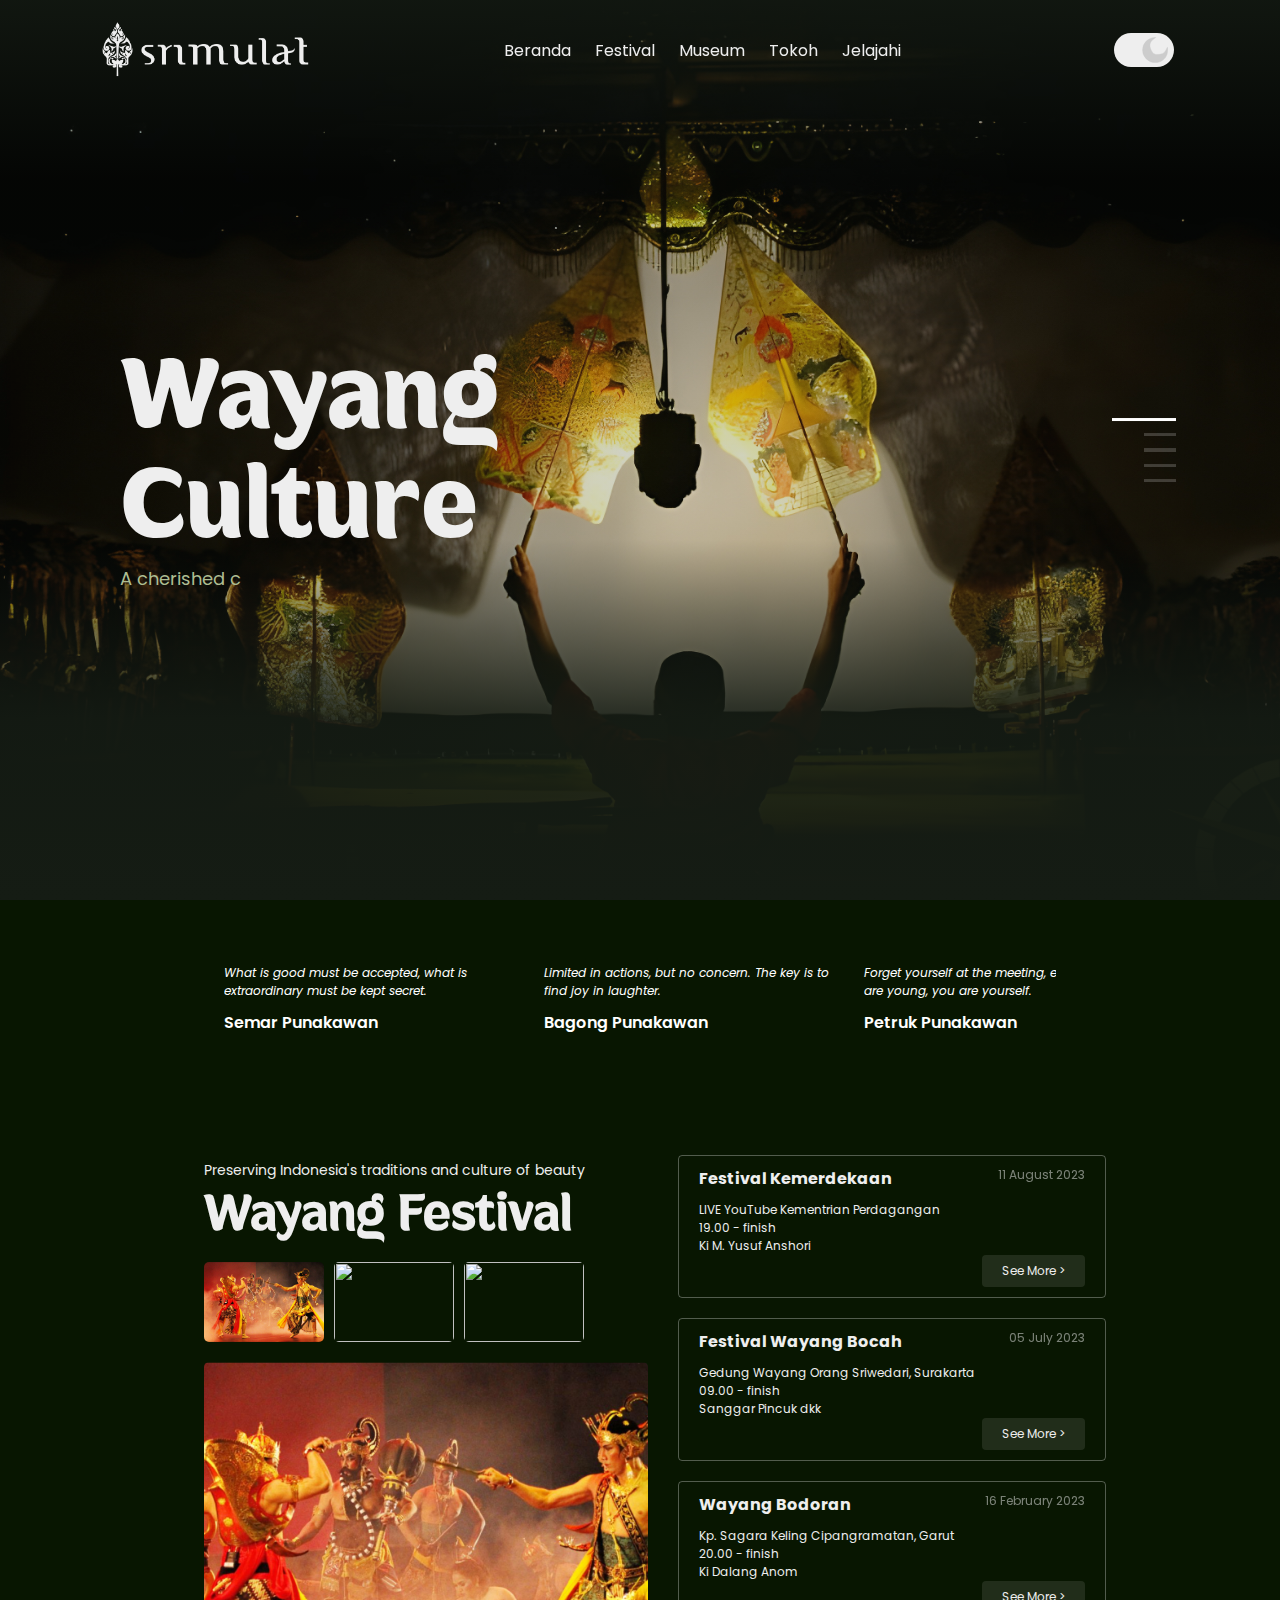
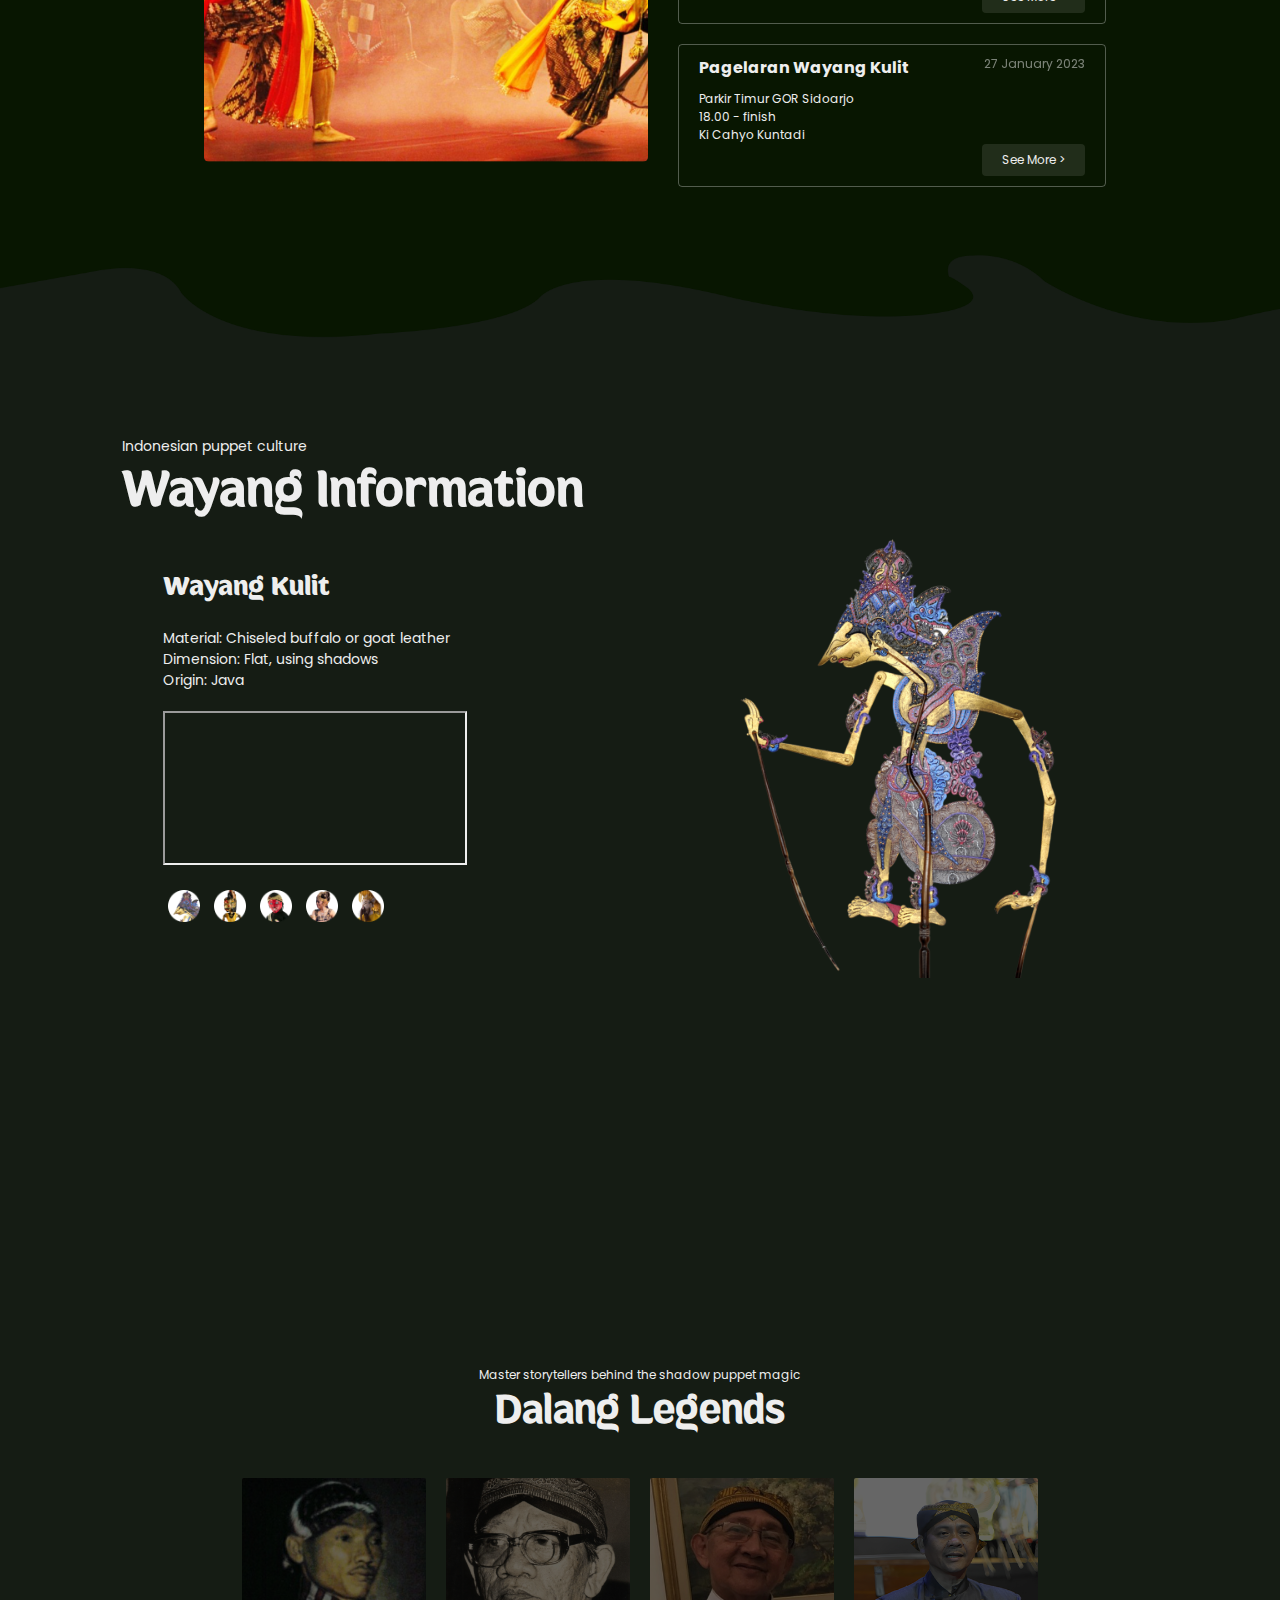
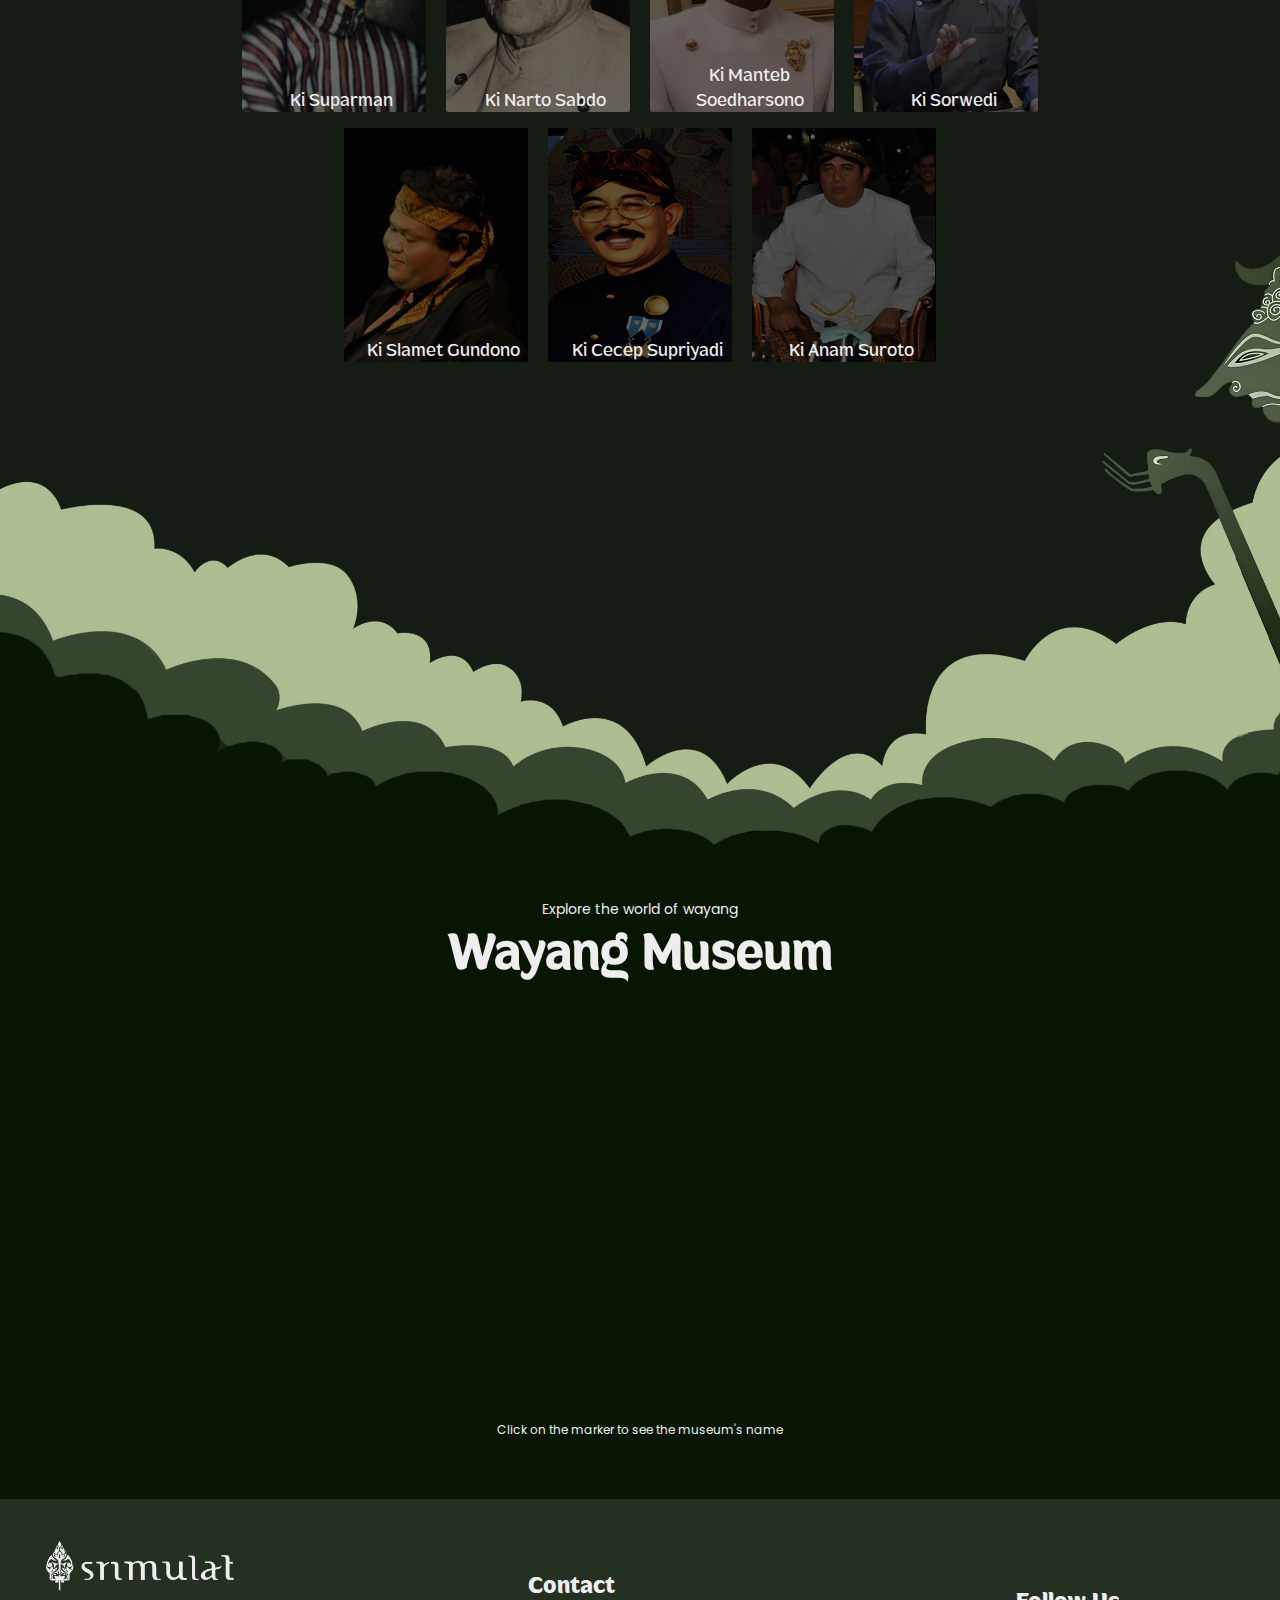
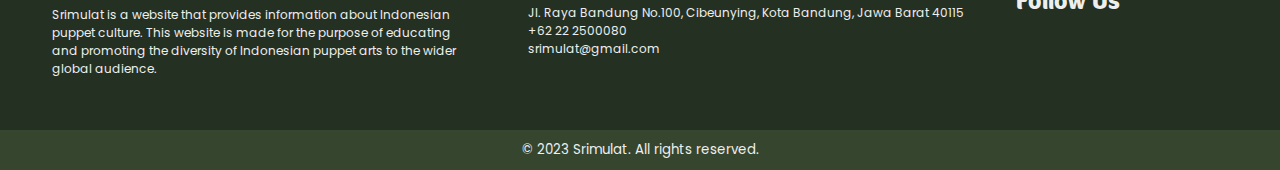
==== commit 0d630aef: "Revert "Revert "update-hero-slide-lightmode""" ====
--- a/index.html
+++ b/index.html
@@ -132,9 +132,9 @@
         background: linear-gradient(
             rgb(246, 210, 122, 0.8),
             rgb(246, 210, 122, 0.2),
-            rgb(246, 210, 122, 0.2),
-            rgb(246, 210, 122, 0.2),
-            rgb(246, 210, 122, 0.2),
+            rgb(21, 28, 20, 0.5),
+            rgb(21, 28, 20, 0.5),
+            rgb(21, 28, 20, 0.5),
             rgb(246, 210, 122, 0.5)
           ),
           url(../images/hero-section-4.webp) !important;
@@ -172,6 +172,10 @@
 
       .darkGreen {
         color: #243122 !important;
+      }
+
+      .greenLight {
+        color: #aebd92 !important;
       }
 
       .border {
@@ -234,7 +238,7 @@
       <!-- Swiper -->
       <div class="swiper mySwiper">
         <div class="swiper-wrapper">
-          <div class="swiper-slide">
+          <div class="swiper-slide" id="swiper-slide-1">
             <div class="hero-content">
               <div class="hero-title">
                 <div class="title">
@@ -244,7 +248,7 @@
               </div>
             </div>
           </div>
-          <div class="swiper-slide">
+          <div class="swiper-slide" id="swiper-slide-2">
             <div class="hero-content">
               <div class="hero-title">
                 <div class="title">
@@ -254,7 +258,7 @@
               </div>
             </div>
           </div>
-          <div class="swiper-slide">
+          <div class="swiper-slide" id="swiper-slide-3">
             <div class="hero-content">
               <div class="hero-title">
                 <div class="title">
@@ -264,7 +268,7 @@
               </div>
             </div>
           </div>
-          <div class="swiper-slide">
+          <div class="swiper-slide" id="swiper-slide-4">
             <div class="hero-content">
               <div class="hero-title">
                 <div class="title">
@@ -274,7 +278,7 @@
               </div>
             </div>
           </div>
-          <div class="swiper-slide">
+          <div class="swiper-slide" id="swiper-slide-5">
             <div class="hero-content">
               <div class="hero-title">
                 <div class="title">
@@ -781,6 +785,18 @@
         let festivalDivider = document.querySelector(".festival-divider")
         let wayangSection = document.querySelector(".wayang-content")
 
+        var swiper1 = document.querySelector("#swiper-slide-1")
+        var swiper2 = document.querySelector("#swiper-slide-2")
+        var swiper3 = document.querySelector("#swiper-slide-3")
+        var swiper4 = document.querySelector("#swiper-slide-4")
+        var swiper5 = document.querySelector("#swiper-slide-5")
+        var pHero1 = document.querySelector("#hero-paragraph-1")
+        var pHero2 = document.querySelector("#hero-paragraph-2")
+        var pHero3 = document.querySelector("#hero-paragraph-3")
+        var pHero4 = document.querySelector("#hero-paragraph-4")
+        var pHero5 = document.querySelector("#hero-paragraph-5")
+        var eventDetail = document.querySelectorAll(".event-detail  ")
+
         // Hapus semua lapisan peta
         map.eachLayer(function (layer) {
           map.removeLayer(layer)
@@ -790,7 +806,16 @@
 
         if (checkbox.checked == true) {
           map.addLayer(darkMode)
-          overlay.classList.add("visible")
+          swiper1.classList.add("overlay-dark-1")
+          swiper2.classList.add("overlay-dark-2")
+          swiper3.classList.add("overlay-dark-3")
+          swiper4.classList.add("overlay-dark-4")
+          swiper5.classList.add("overlay-dark-5")
+          swiper1.classList.remove("overlay-light-1")
+          swiper2.classList.remove("overlay-light-2")
+          swiper3.classList.remove("overlay-light-3")
+          swiper4.classList.remove("overlay-light-4")
+          swiper5.classList.remove("overlay-light-5")
           festivalSection.classList.remove("lightMode")
           tokohSection.classList.remove("lightMode")
           mapSection.classList.remove("lightMode")
@@ -823,11 +848,25 @@
           footerBox.classList.remove("footerLight")
         } else {
           map.addLayer(lightMode)
-          overlay.classList.remove("visible")
+          swiper1.classList.remove("overlay-dark-1")
+          swiper2.classList.remove("overlay-dark-2")
+          swiper3.classList.remove("overlay-dark-3")
+          swiper4.classList.remove("overlay-dark-4")
+          swiper5.classList.remove("overlay-dark-5")
+          swiper1.classList.add("overlay-light-1")
+          swiper2.classList.add("overlay-light-2")
+          swiper3.classList.add("overlay-light-3")
+          swiper4.classList.add("overlay-light-4")
+          swiper5.classList.add("overlay-light-5")
           festivalSection.classList.add("lightMode")
           tokohSection.classList.add("lightMode")
           mapSection.classList.add("lightMode")
           wayangSection.classList.add("lightLegends")
+          pHero1.classList.add("greenLight")
+          pHero2.classList.add("greenLight")
+          pHero3.classList.add("greenLight")
+          pHero4.classList.add("greenLight")
+          pHero5.classList.add("greenLight")
           festivalDivider.style.background = "url('images/light-divider.png')"
           tokohSection.style.background = "url('images/light-background.png')"
 
--- a/css/coba.css
+++ b/css/coba.css
@@ -148,11 +148,11 @@
   color: #eeeeee;
 }
 
-nav .nav-toggle{
+nav .nav-toggle {
   display: none;
 }
 
-nav .small-logo{
+nav .small-logo {
   display: none;
 }
 
@@ -259,15 +259,15 @@
     text-align: left;
   }
 
-  nav .width-logo{
+  nav .width-logo {
     display: none;
   }
 
-  nav .small-logo{
+  nav .small-logo {
     display: block;
   }
 
-  .navigation-panel{
+  .navigation-panel {
     display: flex;
     justify-content: space-between;
     width: 100%;
@@ -287,7 +287,6 @@
   .show-navigation {
     display: block;
   }
-  
 }
 
 /*Hero Section*/
@@ -328,7 +327,7 @@
   height: 100%;
   margin: 0;
   padding: 0;
-  }
+}
 
 .hero-content .hero-title .title {
   margin: 200px 0;
@@ -450,7 +449,7 @@
 
 .hero-section .footer-container::-webkit-scrollbar {
   height: 6px;
-  background-color:rgba(0, 0, 0, 0.3);
+  background-color: rgba(0, 0, 0, 0.3);
 }
 
 .hero-footer .footer-content {
@@ -487,20 +486,58 @@
 }
 
 .swiper-slide:nth-child(1) {
-  background: url(../images/hero-section.jpg);
+  background: linear-gradient(
+      rgb(21, 28, 20, 0.8),
+      rgb(21, 28, 20, 0.2),
+      rgb(21, 28, 20, 0.2),
+      rgb(21, 28, 20, 0.2),
+      rgb(21, 28, 20, 0.9),
+      rgb(21, 28, 20, 1)
+    ),
+    url(../images/hero-section.jpg);
 }
 .swiper-slide:nth-child(2) {
-  background: url(../images/hero-section-2.jpg);
+  background: linear-gradient(
+      rgb(21, 28, 20, 0.8),
+      rgb(21, 28, 20, 0.5),
+      rgb(21, 28, 20, 0.5),
+      rgb(21, 28, 20, 0.5),
+      rgb(21, 28, 20, 0.9),
+      rgb(21, 28, 20, 1)
+    ),
+    url(../images/hero-section-2.jpg);
 }
 .swiper-slide:nth-child(3) {
-  background: url(../images/hero-section-3.webp);
+  background: linear-gradient(
+      rgb(21, 28, 20, 0.8),
+      rgb(21, 28, 20, 0.2),
+      rgb(21, 28, 20, 0.2),
+      rgb(21, 28, 20, 0.2),
+      rgb(21, 28, 20, 0.9),
+      rgb(21, 28, 20, 1)
+    ),
+    url(../images/hero-section-3.webp);
 }
 .swiper-slide:nth-child(4) {
-  background: linear-gradient(rgba(0, 0, 0, 0.5), rgba(0, 0, 0, 0.5)),
+  background: linear-gradient(
+      rgb(21, 28, 20, 0.8),
+      rgb(21, 28, 20, 0.5),
+      rgb(21, 28, 20, 0.5),
+      rgb(21, 28, 20, 0.5),
+      rgb(21, 28, 20, 0.9),
+      rgb(21, 28, 20, 1)
+    ),
     url(../images/hero-section-4.webp);
 }
 .swiper-slide:nth-child(5) {
-  background: linear-gradient(rgba(0, 0, 0, 0.5), rgba(0, 0, 0, 0.5)),
+  background: linear-gradient(
+      rgb(21, 28, 20, 0.8),
+      rgb(21, 28, 20, 0.2),
+      rgb(21, 28, 20, 0.2),
+      rgb(21, 28, 20, 0.2),
+      rgb(21, 28, 20, 0.9),
+      rgb(21, 28, 20, 1)
+    ),
     url(../images/hero-section-5.jpg);
 }
 .swiper-pagination {
@@ -548,7 +585,7 @@
 
 /* Extra small devices (phones, 600px and down) */
 @media only screen and (max-width: 600px) {
-  .hero-section .hero-footer{
+  .hero-section .hero-footer {
     padding: 30px;
   }
   .hero-content .hero-title {
@@ -556,14 +593,14 @@
     height: 100%;
     margin: 0;
     padding: 0;
-    }
-  
+  }
+
   .hero-content .hero-title .title {
     margin: 290px 0;
     padding: 20px;
   }
-  
-  .hero-content .hero-title .title h1{
+
+  .hero-content .hero-title .title h1 {
     font-size: 50px;
     text-align: left;
     line-height: 70px;
@@ -572,7 +609,7 @@
 
 /* Small devices (portrait tablets and large phones, 600px and up) */
 @media only screen and (min-width: 600px) {
-  .hero-section .hero-footer{
+  .hero-section .hero-footer {
     padding: 20px 40px;
   }
   .hero-content .hero-title {
@@ -580,14 +617,14 @@
     height: 100%;
     margin: 0;
     padding: 0;
-    }
-  
+  }
+
   .hero-content .hero-title .title {
     margin: 290px 0;
     padding: 20px;
   }
-  
-  .hero-content .hero-title .title h1{
+
+  .hero-content .hero-title .title h1 {
     font-size: 60px;
     line-height: 70px;
   }
@@ -595,7 +632,7 @@
 
 /* Medium devices (landscape tablets, 768px and up) */
 @media only screen and (min-width: 768px) {
-  .hero-section .hero-footer{
+  .hero-section .hero-footer {
     padding: 40px 80px;
   }
   .hero-content .hero-title {
@@ -603,14 +640,14 @@
     height: 100%;
     margin: 0;
     padding: 0;
-    }
-  
+  }
+
   .hero-content .hero-title .title {
     margin: 290px 0;
     padding: 20px;
   }
-  
-  .hero-content .hero-title .title h1{
+
+  .hero-content .hero-title .title h1 {
     font-size: 80px;
   }
 }
@@ -625,8 +662,8 @@
     width: 60%;
     height: 100%;
     padding: 0;
-    }
-  
+  }
+
   .hero-content .hero-title .title {
     margin: 290px 0;
     padding: 20px;
@@ -643,14 +680,14 @@
     width: 55%;
     height: 100%;
     padding: 0;
-    }
-  
+  }
+
   .hero-content .hero-title .title {
     margin: 280px 0;
     padding: 20px;
   }
-  
-  .hero-content .hero-title .title h1{
+
+  .hero-content .hero-title .title h1 {
     font-size: 105px;
     line-height: 110px;
   }
@@ -684,7 +721,7 @@
 
 /* Festival Section */
 .tokoh-section {
-  background: url('../images/4409096.jpg');
+  background: url("../images/4409096.jpg");
   background-size: cover;
   background-position: bottom;
   width: 100%;
@@ -718,13 +755,13 @@
   z-index: 2;
 }
 
-.festival-section .festival-divider{
+.festival-section .festival-divider {
   position: absolute;
   bottom: 0;
   left: 0;
   width: 100%;
   height: 20vh;
-  background: url('../images/dark-divider.png')no-repeat;
+  background: url("../images/dark-divider.png") no-repeat;
   background-size: cover;
   background-position: center;
   z-index: 0;
@@ -773,11 +810,11 @@
   transform: scale(1.1);
 }
 
-.festival-content .festival-title .festival-image-display{
+.festival-content .festival-title .festival-image-display {
   margin: 20px 0px;
   width: 90%;
   height: 400px;
-  background:url('../images/wayang-wong.png') no-repeat;
+  background: url("../images/wayang-wong.png") no-repeat;
   background-size: cover;
   background-position: center;
   border-radius: 5px;
@@ -915,81 +952,95 @@
 
 /* Extra small devices (phones, 600px and down) */
 @media only screen and (max-width: 600px) {
-  .festival-section{
+  .festival-section {
     padding: 10px;
   }
-  .festival-section .festival-content{
+  .festival-section .festival-content {
     display: block;
     text-align: center;
   }
-  
-  .festival-section .festival-content .festival-title-image{
+
+  .festival-section .festival-content .festival-title-image {
     display: flex;
     justify-content: center;
   }
-  
-  .festival-section .festival-content .festival-title{
+
+  .festival-section .festival-content .festival-title {
     display: block;
     width: 100%;
   }
-  .festival-section .festival-content .festival-list{
+  .festival-section .festival-content .festival-list {
     display: block;
     width: 90%;
     padding: 0px 0px 30px;
   }
-  .festival-section .festival-content .festival-list .festival-event p{
+  .festival-section .festival-content .festival-list .festival-event p {
     text-align: left;
     display: none;
   }
-  .festival-section .festival-content .festival-list .festival-event .festival-event-head{
+  .festival-section
+    .festival-content
+    .festival-list
+    .festival-event
+    .festival-event-head {
     display: block;
   }
-  .festival-section .festival-content .festival-list .festival-event .festival-event-head b{
+  .festival-section
+    .festival-content
+    .festival-list
+    .festival-event
+    .festival-event-head
+    b {
     font-size: 18px;
   }
-  .festival-section .festival-content .festival-list .festival-event .festival-event-head p{
+  .festival-section
+    .festival-content
+    .festival-list
+    .festival-event
+    .festival-event-head
+    p {
     display: block;
     text-align: center;
   }
-  .festival-section .festival-content .festival-title .festival-image-display{
+  .festival-section .festival-content .festival-title .festival-image-display {
     width: 100%;
   }
 }
 
 /* Small devices (portrait tablets and large phones, 600px and up) */
 @media only screen and (min-width: 600px) {
-  .festival-section{
+  .festival-section {
     padding: 40px;
   }
-  .festival-section .festival-content{
+  .festival-section .festival-content {
     display: block;
     text-align: center;
   }
-  
-  .festival-section .festival-content .festival-title-image{
+
+  .festival-section .festival-content .festival-title-image {
     display: flex;
     justify-content: center;
   }
-  
-  .festival-section .festival-content .festival-title{
+
+  .festival-section .festival-content .festival-title {
     display: block;
     width: 100%;
   }
-  .festival-section .festival-content .festival-list{
+  .festival-section .festival-content .festival-list {
     display: block;
     width: 90%;
   }
-  .festival-section .festival-content .festival-list .festival-event p{
+  .festival-section .festival-content .festival-list .festival-event p {
     text-align: left;
   }
-  .festival-section .festival-content .festival-title .festival-image-display{
+  .festival-section .festival-content .festival-title .festival-image-display {
     width: 100%;
   }
 }
 
 /* Medium devices (landscape tablets, 768px and up) */
 @media only screen and (min-width: 768px) {
-  .festival-section{
+  .festival-section {
     padding: 60px;
   }
 }
@@ -1004,36 +1055,34 @@
 
 /* Extra large devices (large laptops and desktops, 1200px and up) */
 @media only screen and (min-width: 1100px) {
-.festival-section {
-  width: 100%;
-  min-height: 124vh;
-  z-index: 0;
-  padding: 60px 122px;
-}
-
-.festival-section .festival-content {
-  width: 90%;
-  display: flex;
-  margin: 170px auto 0px;
-  text-align: initial;
-}
-  
-
-  
+  .festival-section {
+    width: 100%;
+    min-height: 124vh;
+    z-index: 0;
+    padding: 60px 122px;
+  }
+
+  .festival-section .festival-content {
+    width: 90%;
+    display: flex;
+    margin: 170px auto 0px;
+    text-align: initial;
+  }
+
   .festival-content .festival-title .festival-title-image {
     margin-top: 10px;
     display: flex;
     justify-content: left;
     gap: 10px;
   }
-  
+
   .festival-content .festival-title .festival-title-image img {
     width: 120px;
     height: 80px;
     border-radius: 5px;
   }
-  
-  .festival-section .festival-content .festival-title{
+
+  .festival-section .festival-content .festival-title {
     display: block;
     width: 100%;
   }
@@ -1044,13 +1093,13 @@
     color: #eeeeee;
     font-size: 12px;
   }
-  .festival-section .festival-content .festival-list .festival-event{
+  .festival-section .festival-content .festival-list .festival-event {
     margin: 20px 0;
   }
-  .festival-section .festival-content .festival-list .festival-event p{
+  .festival-section .festival-content .festival-list .festival-event p {
     text-align: left;
   }
-  .festival-section .festival-content .festival-title .festival-image-display{
+  .festival-section .festival-content .festival-title .festival-image-display {
     width: 100%;
   }
 }
@@ -1116,26 +1165,26 @@
 }
 
 /* Divider Section */
-.divider-section{
+.divider-section {
   margin: 20px auto 0px;
   width: 80%;
   height: 6vh;
-  background:linear-gradient(to right, #36452e, #243122, #151c14);
+  background: linear-gradient(to right, #36452e, #243122, #151c14);
   padding: 8px;
   border-radius: 2px;
 }
 
-.divider-content{
+.divider-content {
   width: 100%;
   height: 100%;
 }
 
-.divider-content img{
+.divider-content img {
   height: 100%;
   float: left;
 }
 
-.divider-content span{
+.divider-content span {
   display: flex;
   align-items: center;
   height: 100%;
@@ -1177,118 +1226,118 @@
   font-size: 18px;
   padding: 6px;
   font-family: "Mahameru-Regular";
-  -webkit-transition: .4s;
-  transition: .4s;
-}
-
-.tokoh-list .tokoh img{
+  -webkit-transition: 0.4s;
+  transition: 0.4s;
+}
+
+.tokoh-list .tokoh img {
   width: 100%;
   height: 100%;
   border-radius: 2px;
   filter: brightness(40%);
-  -webkit-transition: .6s;
-  transition: .6s;
+  -webkit-transition: 0.6s;
+  transition: 0.6s;
 }
 
 .tokoh:hover p {
   opacity: 0;
 }
 
-.tokoh:hover img{
+.tokoh:hover img {
   transform: scale(1.1);
   filter: brightness(100%);
 }
 
 /* Extra small devices (phones, 600px and down) */
 @media only screen and (max-width: 406px) {
-  .tokoh-section{
+  .tokoh-section {
     padding: 0px;
     min-height: 260vh;
   }
 
-  .tokoh-content .tokoh-title h3{
+  .tokoh-content .tokoh-title h3 {
     font-size: 40px;
     text-align: center;
   }
 
-  .tokoh-content .tokoh-title p{
+  .tokoh-content .tokoh-title p {
     font-size: 12px;
     text-align: center;
   }
 
-  .tokoh-section .tokoh-list{
+  .tokoh-section .tokoh-list {
     width: 100%;
   }
 }
 @media only screen and (min-width: 406px) {
-  .tokoh-section{
+  .tokoh-section {
     padding: 0px;
     min-height: 160vh;
   }
 
-  .tokoh-content .tokoh-title h3{
+  .tokoh-content .tokoh-title h3 {
     font-size: 40px;
     text-align: center;
   }
 
-  .tokoh-content .tokoh-title p{
+  .tokoh-content .tokoh-title p {
     font-size: 12px;
     text-align: center;
   }
 
-  .tokoh-section .tokoh-list{
+  .tokoh-section .tokoh-list {
     width: 100%;
   }
 }
 
 /* Small devices (portrait tablets and large phones, 600px and up) */
 @media only screen and (min-width: 609px) {
-  .tokoh-section{
+  .tokoh-section {
     padding: 40px 0px;
     min-height: 130vh;
   }
 
-  .tokoh-section .tokoh-list{
-    width: 100%;
-  }
-
-  .tokoh-section .tokoh-img{
+  .tokoh-section .tokoh-list {
+    width: 100%;
+  }
+
+  .tokoh-section .tokoh-img {
     width: 100%;
   }
 }
 
 /* Medium devices (landscape tablets, 768px and up) */
 @media only screen and (min-width: 670px) {
-  .tokoh-section{
+  .tokoh-section {
     padding: 30px;
     min-height: 130vh;
   }
 
-  .tokoh-section .tokoh-list{
+  .tokoh-section .tokoh-list {
     width: 100%;
   }
 }
 
 /* Medium devices (landscape tablets, 768px and up) */
 @media only screen and (min-width: 768px) {
-  .tokoh-section{
+  .tokoh-section {
     padding: 30px;
     min-height: 130vh;
   }
 
-  .tokoh-section .tokoh-list{
+  .tokoh-section .tokoh-list {
     width: 90%;
   }
 }
 
 /* Large devices (laptops/desktops, 992px and up) */
 @media only screen and (min-width: 992px) {
-  .tokoh-section{
+  .tokoh-section {
     padding: 30px;
     min-height: 125vh;
   }
 
-  .tokoh-section .tokoh-list{
+  .tokoh-section .tokoh-list {
     width: 90%;
   }
 }
@@ -1326,28 +1375,28 @@
 
 /* Small devices (portrait tablets and large phones, 600px and up) */
 @media only screen and (min-width: 600px) {
-  .map-section{
+  .map-section {
     padding: 10px 30px 40px;
   }
 }
 
 /* Medium devices (landscape tablets, 768px and up) */
 @media only screen and (min-width: 768px) {
-  .map-section{
+  .map-section {
     padding: 10px 60px 40px;
   }
 }
 
 /* Large devices (laptops/desktops, 992px and up) */
 @media only screen and (min-width: 992px) {
-  .map-section{
+  .map-section {
     padding: 10px 90px 40px;
   }
 }
 
 /* Extra large devices (large laptops and desktops, 1200px and up) */
 @media only screen and (min-width: 1150px) {
-  .map-section{
+  .map-section {
     padding: 10px 130px 60px;
   }
 }
@@ -1376,7 +1425,7 @@
   font-size: 12px;
 }
 
-.paragraph-footer-left{
+.paragraph-footer-left {
   padding: 12px;
 }
 
@@ -1429,13 +1478,12 @@
   font-weight: 400;
 }
 
-
 /* Large devices (laptops/desktops, 992px and up) */
 @media only screen and (max-width: 768px) {
-  .footer-box{
+  .footer-box {
     display: block;
   }
-  .footer-box .footer-item{
+  .footer-box .footer-item {
     display: flex;
     align-items: center;
     justify-content: center;
@@ -1514,5 +1562,3 @@
   display: inline-block;
   margin: 4px;
 }
-
-
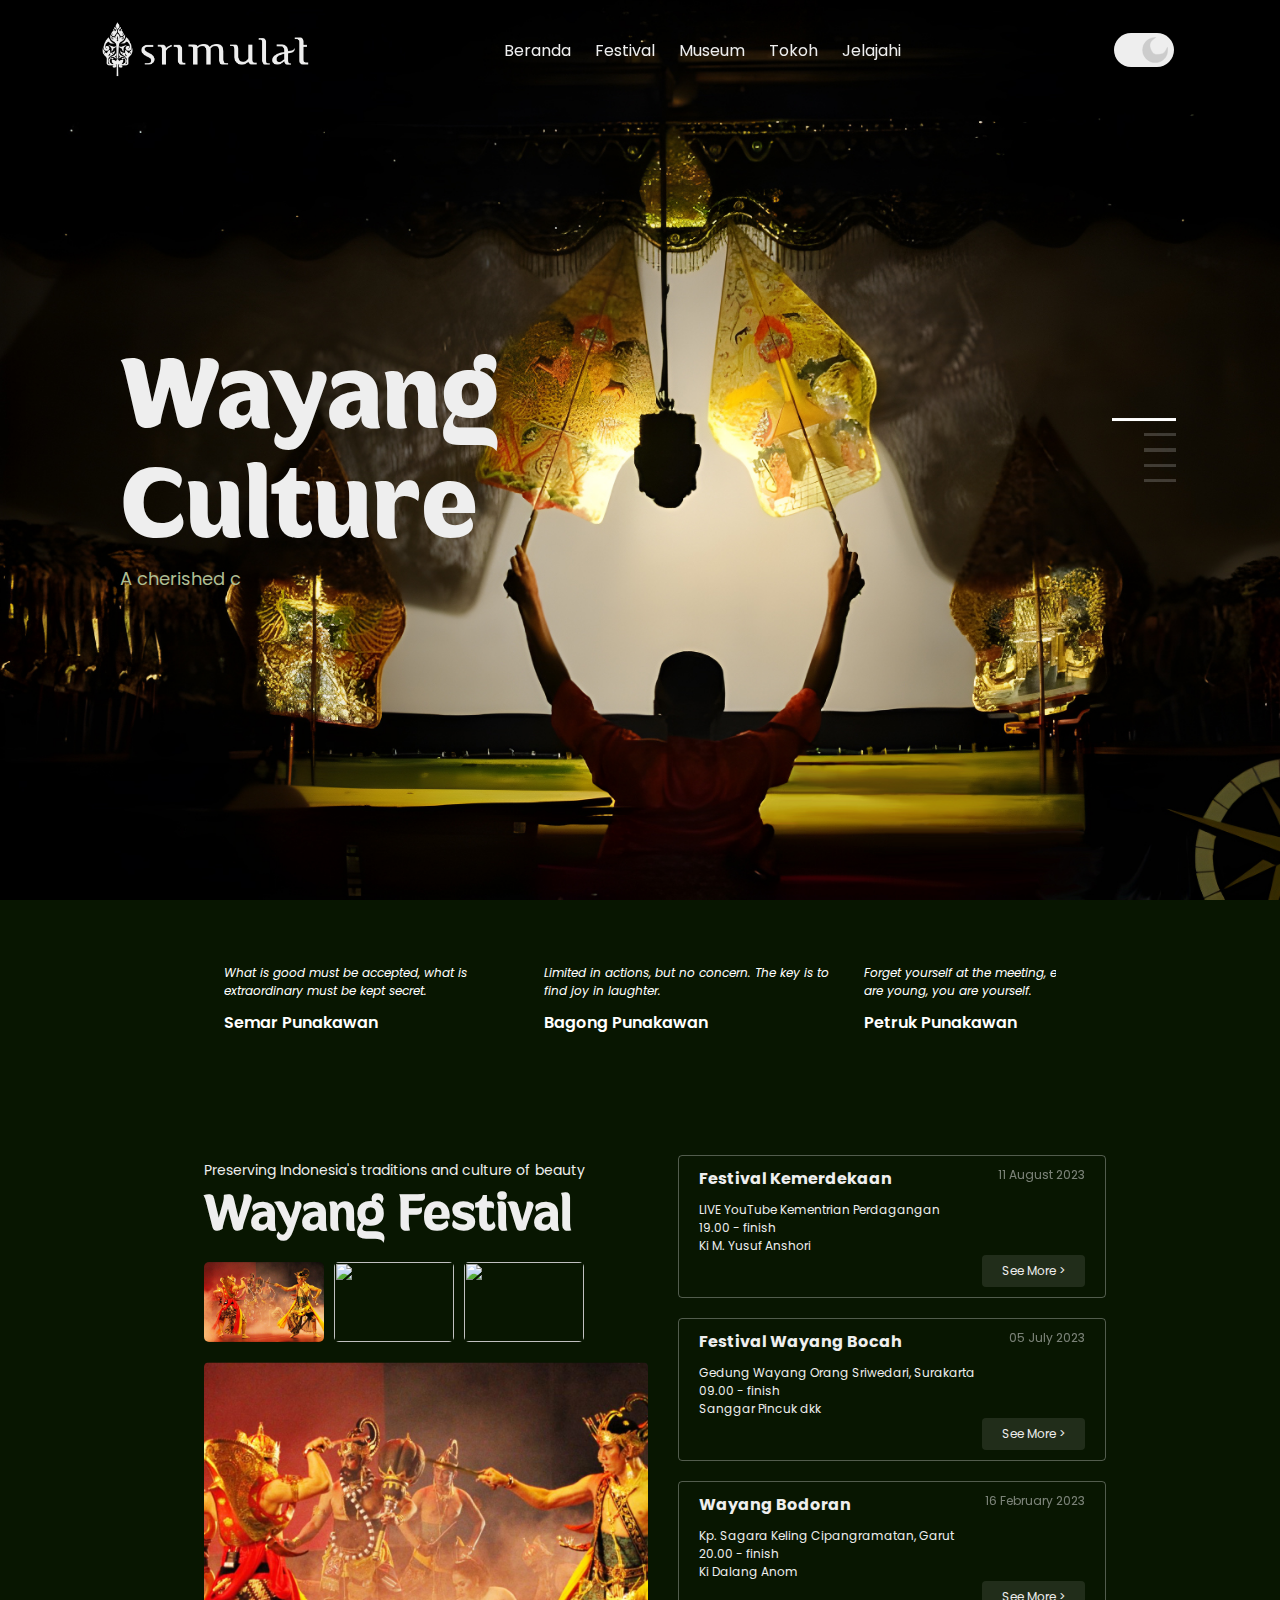
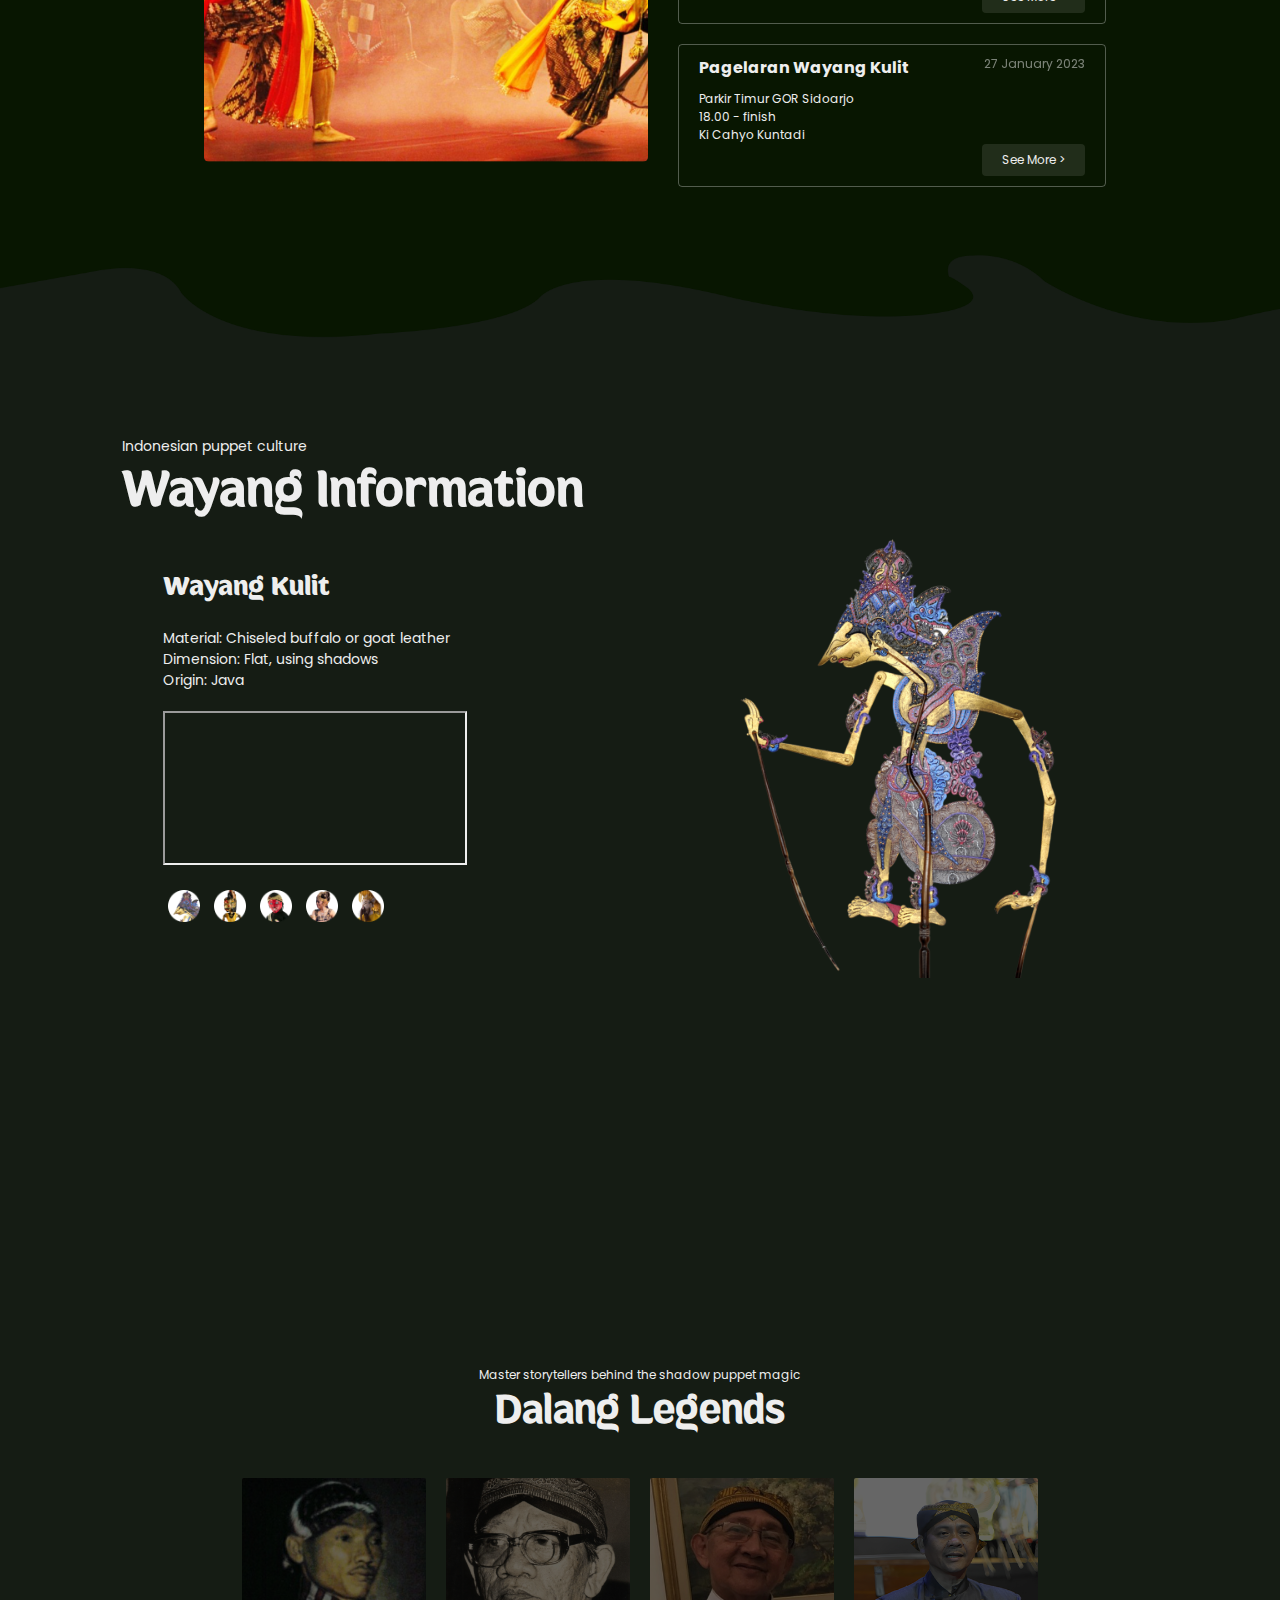
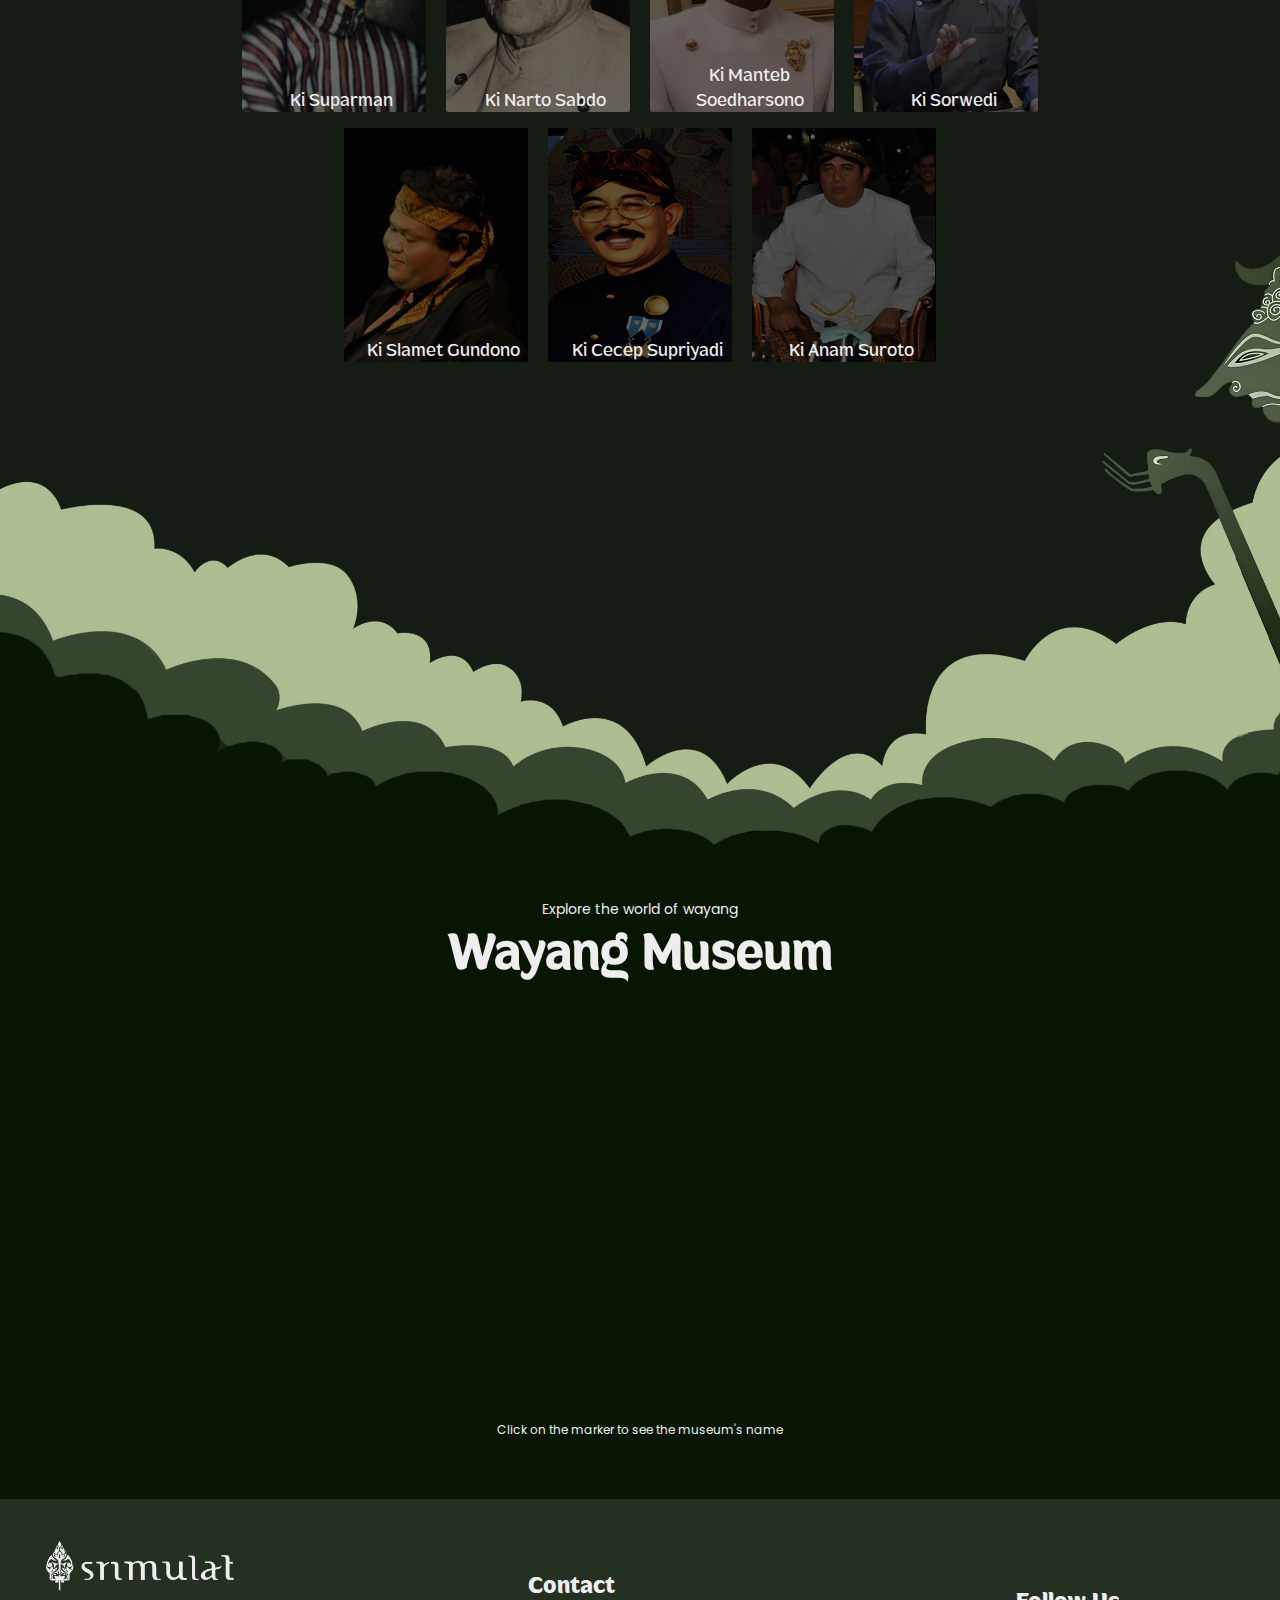
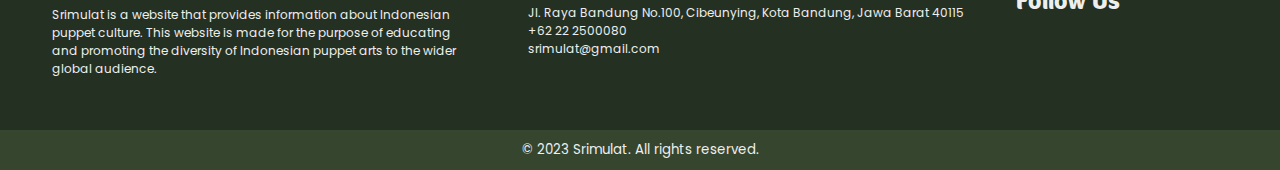
==== commit 633d05dc: "Revert "update-hero-slide-lightmode"" ====
--- a/index.html
+++ b/index.html
@@ -1,353 +1,201 @@
 <!DOCTYPE html>
 <html lang="en">
-  <head>
-    <meta charset="UTF-8" />
-    <meta name="viewport" content="width=device-width, initial-scale=1.0" />
-    <title>Srimulat | Indonesian Puppet Culture</title>
-    <link rel="shortcut icon" href="images/favicon.svg" type="image/x-icon" />
-    <link
-      rel="stylesheet"
-      href="https://unpkg.com/leaflet@1.7.1/dist/leaflet.css"
-    />
-    <link
-      rel="stylesheet"
-      href="https://cdn.jsdelivr.net/npm/swiper@11/swiper-bundle.min.css"
-    />
-    <link rel="stylesheet" href="css/coba.css" />
-    <style>
-      .overlay-dark-1 {
-        background: linear-gradient(
-            rgb(21, 28, 20, 0.8),
-            rgb(21, 28, 20, 0.2),
-            rgb(21, 28, 20, 0.2),
-            rgb(21, 28, 20, 0.2),
-            rgb(21, 28, 20, 0.9),
-            rgb(21, 28, 20, 1)
-          ),
-          url(../images/hero-section.jpg) !important;
-        background-size: cover !important;
-        background-position: center !important;
-        background-repeat: no-repeat !important;
-      }
-      .overlay-dark-2 {
-        background: linear-gradient(
-            rgb(21, 28, 20, 0.8),
-            rgb(21, 28, 20, 0.5),
-            rgb(21, 28, 20, 0.5),
-            rgb(21, 28, 20, 0.5),
-            rgb(21, 28, 20, 0.9),
-            rgb(21, 28, 20, 1)
-          ),
-          url(../images/hero-section-2.jpg) !important;
-        background-size: cover !important;
-        background-position: center !important;
-        background-repeat: no-repeat !important;
-      }
-      .overlay-dark-3 {
-        background: linear-gradient(
-            rgb(21, 28, 20, 0.8),
-            rgb(21, 28, 20, 0.2),
-            rgb(21, 28, 20, 0.2),
-            rgb(21, 28, 20, 0.2),
-            rgb(21, 28, 20, 0.9),
-            rgb(21, 28, 20, 1)
-          ),
-          url(../images/hero-section-3.webp) !important;
-        background-size: cover !important;
-        background-position: center !important;
-        background-repeat: no-repeat !important;
-      }
-      .overlay-dark-4 {
-        background: linear-gradient(
-            rgb(21, 28, 20, 0.8),
-            rgb(21, 28, 20, 0.5),
-            rgb(21, 28, 20, 0.5),
-            rgb(21, 28, 20, 0.5),
-            rgb(21, 28, 20, 0.9),
-            rgb(21, 28, 20, 1)
-          ),
-          url(../images/hero-section-4.webp) !important;
-        background-size: cover !important;
-        background-position: center !important;
-        background-repeat: no-repeat !important;
-      }
-      .overlay-dark-5 {
-        background: linear-gradient(
-            rgb(21, 28, 20, 0.8),
-            rgb(21, 28, 20, 0.5),
-            rgb(21, 28, 20, 0.5),
-            rgb(21, 28, 20, 0.5),
-            rgb(21, 28, 20, 0.9),
-            rgb(21, 28, 20, 1)
-          ),
-          url(../images/hero-section-5.jpg) !important;
-        background-size: cover !important;
-        background-position: center !important;
-        background-repeat: no-repeat !important;
-      }
-
-      .overlay-light-1 {
-        background: linear-gradient(
-            rgb(246, 210, 122, 0.8),
-            rgb(246, 210, 122, 0.2),
-            rgb(246, 210, 122, 0.2),
-            rgb(246, 210, 122, 0.2),
-            rgb(246, 210, 122, 0.2),
-            rgb(246, 210, 122, 0.5)
-          ),
-          url(../images/hero-section.jpg) !important;
-        background-size: cover !important;
-        background-position: center !important;
-        background-repeat: no-repeat !important;
-      }
-      .overlay-light-2 {
-        background: linear-gradient(
-            rgb(246, 210, 122, 0.8),
-            rgb(246, 210, 122, 0.2),
-            rgb(246, 210, 122, 0.2),
-            rgb(246, 210, 122, 0.2),
-            rgb(246, 210, 122, 0.2),
-            rgb(246, 210, 122, 0.5)
-          ),
-          url(../images/hero-section-2.jpg) !important;
-        background-size: cover !important;
-        background-position: center !important;
-        background-repeat: no-repeat !important;
-      }
-      .overlay-light-3 {
-        background: linear-gradient(
-            rgb(246, 210, 122, 0.8),
-            rgb(246, 210, 122, 0.2),
-            rgb(246, 210, 122, 0.2),
-            rgb(246, 210, 122, 0.2),
-            rgb(246, 210, 122, 0.2),
-            rgb(246, 210, 122, 0.5)
-          ),
-          url(../images/hero-section-3.webp) !important;
-        background-size: cover !important;
-        background-position: center !important;
-        background-repeat: no-repeat !important;
-      }
-      .overlay-light-4 {
-        background: linear-gradient(
-            rgb(246, 210, 122, 0.8),
-            rgb(246, 210, 122, 0.2),
-            rgb(21, 28, 20, 0.5),
-            rgb(21, 28, 20, 0.5),
-            rgb(21, 28, 20, 0.5),
-            rgb(246, 210, 122, 0.5)
-          ),
-          url(../images/hero-section-4.webp) !important;
-        background-size: cover !important;
-        background-position: center !important;
-        background-repeat: no-repeat !important;
-      }
-      .overlay-light-5 {
-        background: linear-gradient(
-            rgb(246, 210, 122, 0.8),
-            rgb(246, 210, 122, 0.2),
-            rgb(246, 210, 122, 0.2),
-            rgb(246, 210, 122, 0.2),
-            rgb(246, 210, 122, 0.2),
-            rgb(246, 210, 122, 0.5)
-          ),
-          url(../images/hero-section-5.jpg) !important;
-        background-size: cover !important;
-        background-position: center !important;
-        background-repeat: no-repeat !important;
-      }
-
-      .lightMode {
-        background-color: #f6d27a;
-        color: #151c14 !important;
-      }
-
-      .lightLegends {
-        background-color: #f2c165 !important;
-      }
-
-      .black {
-        color: #151c14 !important;
-      }
-
-      .darkGreen {
-        color: #243122 !important;
-      }
-
-      .greenLight {
-        color: #aebd92 !important;
-      }
-
-      .border {
-        border: 1px solid #151c14 !important;
-      }
-
-      .footerLight {
-        background-color: #aebd92;
-      }
-    </style>
-  </head>
-
-  <body>
+
+<head>
+  <meta charset="UTF-8" />
+  <meta name="viewport" content="width=device-width, initial-scale=1.0" />
+  <title>Srimulat | Indonesian Puppet Culture</title>
+  <link rel="shortcut icon" href="images/favicon.svg" type="image/x-icon" />
+  <link rel="stylesheet" href="https://unpkg.com/leaflet@1.7.1/dist/leaflet.css" />
+  <link rel="stylesheet" href="https://cdn.jsdelivr.net/npm/swiper@11/swiper-bundle.min.css" />
+  <link rel="stylesheet" href="css/coba.css" />
+  <style>
+    .hidden {
+      visibility: hidden;
+    }
+
+    .visible {
+      visibility: visible !important;
+    }
+
+    .lightMode {
+      background-color: #f6d27a;
+      color: #151c14 !important;
+    }
+
+    .lightLegends {
+      background-color: #f2c165 !important;
+    }
+
+    .black {
+      color: #151c14 !important;
+    }
+
+    .darkGreen {
+      color: #243122 !important;
+    }
+
+    .border {
+      border: 1px solid #151c14 !important;
+    }
+
+    .footerLight {
+      background-color: #aebd92;
+    }
+  </style>
+</head>
+
+<body>
     <div id="popup1" class="popup-event">
-      <img src="images/festival/1.png" />
+      <img src="images/festival/1.png">
     </div>
     <div id="popup2" class="popup-event">
-      <img src="images/festival/2.png" />
+      <img src="images/festival/2.png">
     </div>
     <div id="popup3" class="popup-event">
-      <img src="images/festival/3.png" />
+      <img src="images/festival/3.png">
     </div>
     <div id="popup4" class="popup-event">
-      <img src="images/festival/4.png" />
-    </div>
-    <nav id="navigation-bar">
-      <div class="navigation-panel">
-        <button id="nav-toggle" class="nav-toggle">
-          <i class="fa-solid fa-list"></i>
-        </button>
-        <a href="" class="width-logo"
-          ><img src="images/logo/logo-white-width.png" alt="Logo Srimulat"
-        /></a>
-        <a href="" class="small-logo"
-          ><img src="images/logo/logo-white.png" alt="Logo Srimulat"
-        /></a>
-      </div>
-      <ul id="content-navigation">
-        <li><a href="#beranda">Beranda</a></li>
-        <li><a href="#festival">Festival</a></li>
-        <li><a href="#museum">Museum</a></li>
-        <li><a href="#tokoh">Tokoh</a></li>
-        <li><a href="#map-section">Jelajahi</a></li>
-      </ul>
-      <ul id="switch-navigation">
-        <li>
-          <label class="switch">
-            <input
-              id="checkbox"
-              type="checkbox"
-              checked
-              onclick="toggleDarkMode()"
-            />
-            <span class="slider"></span>
-          </label>
-        </li>
-      </ul>
-    </nav>
-    <div class="hero-section" id="beranda">
-      <!-- Swiper -->
-      <div class="swiper mySwiper">
-        <div class="swiper-wrapper">
-          <div class="swiper-slide" id="swiper-slide-1">
-            <div class="hero-content">
-              <div class="hero-title">
-                <div class="title">
-                  <h1>Wayang Culture</h1>
-                  <p id="hero-paragraph-1"></p>
-                </div>
+      <img src="images/festival/4.png">
+    </div>
+  <nav id="navigation-bar">
+    <div class="navigation-panel">
+      <button id="nav-toggle" class="nav-toggle">
+        <i class="fa-solid fa-list"></i>
+      </button>
+      <a href="" class="width-logo"><img src="images/logo/logo-white-width.png" alt="Logo Srimulat" /></a>
+      <a href="" class="small-logo"><img src="images/logo/logo-white.png" alt="Logo Srimulat" /></a>
+    </div>
+    <ul id="content-navigation">
+      <li><a href="#beranda">Beranda</a></li>
+      <li><a href="#festival">Festival</a></li>
+      <li><a href="#museum">Museum</a></li>
+      <li><a href="#tokoh">Tokoh</a></li>
+      <li><a href="#map-section">Jelajahi</a></li>
+    </ul>
+    <ul id="switch-navigation">
+      <li>
+        <label class="switch">
+          <input id="checkbox" type="checkbox" checked onclick="toggleDarkMode()" />
+          <span class="slider"></span>
+        </label>
+      </li>
+    </ul>
+  </nav>
+  <div class="hero-section" id="beranda">
+    <!-- Swiper -->
+    <div class="swiper mySwiper">
+      <div class="swiper-wrapper">
+        <div class="swiper-slide">
+          <div class="hero-content">
+            <div class="hero-title">
+              <div class="title">
+                <h1>Wayang Culture</h1>
+                <p id="hero-paragraph-1"></p>
               </div>
             </div>
           </div>
-          <div class="swiper-slide" id="swiper-slide-2">
-            <div class="hero-content">
-              <div class="hero-title">
-                <div class="title">
-                  <h1>Indonesian Local Wisdom</h1>
-                  <p id="hero-paragraph-2"></p>
-                </div>
+        </div>
+        <div class="swiper-slide">
+          <div class="hero-content">
+            <div class="hero-title">
+              <div class="title">
+                <h1>Indonesian Local Wisdom</h1>
+                <p id="hero-paragraph-2"></p>
               </div>
             </div>
           </div>
-          <div class="swiper-slide" id="swiper-slide-3">
-            <div class="hero-content">
-              <div class="hero-title">
-                <div class="title">
-                  <h1>Cultural Heritage</h1>
-                  <p id="hero-paragraph-3"></p>
-                </div>
+        </div>
+        <div class="swiper-slide">
+          <div class="hero-content">
+            <div class="hero-title">
+              <div class="title">
+                <h1>Cultural Heritage</h1>
+                <p id="hero-paragraph-3"></p>
               </div>
             </div>
           </div>
-          <div class="swiper-slide" id="swiper-slide-4">
-            <div class="hero-content">
-              <div class="hero-title">
-                <div class="title">
-                  <h1>Culture and Moral Values</h1>
-                  <p id="hero-paragraph-4"></p>
-                </div>
+        </div>
+        <div class="swiper-slide">
+          <div class="hero-content">
+            <div class="hero-title">
+              <div class="title">
+                <h1>Culture and Moral Values</h1>
+                <p id="hero-paragraph-4"></p>
               </div>
             </div>
           </div>
-          <div class="swiper-slide" id="swiper-slide-5">
-            <div class="hero-content">
-              <div class="hero-title">
-                <div class="title">
-                  <h1>Cultural Diversity</h1>
-                  <p id="hero-paragraph-5"></p>
-                </div>
+        </div>
+        <div class="swiper-slide">
+          <div class="hero-content">
+            <div class="hero-title">
+              <div class="title">
+                <h1>Cultural Diversity</h1>
+                <p id="hero-paragraph-5"></p>
               </div>
             </div>
           </div>
         </div>
-        <div class="swiper-pagination"></div>
-      </div>
-      <div class="hero-footer">
-        <div class="footer-container">
-          <div class="footer-content" id="footer-content">
-            <p>
-              What is good must be accepted, what is extraordinary must be kept
-              secret.
-            </p>
-            <a href="#" id="hero-footer">Semar Punakawan</a>
-          </div>
-          <div class="footer-content">
-            <p>
-              Limited in actions, but no concern. The key is to find joy in
-              laughter.
-            </p>
-            <a href="#" id="hero-footer">Bagong Punakawan</a>
-          </div>
-          <div class="footer-content">
-            <p>
-              Forget yourself at the meeting, even though you are young, you are
-              yourself.
-            </p>
-            <a href="#" id="hero-footer">Petruk Punakawan</a>
-          </div>
-          <div class="footer-content">
-            <p>
-              Hoe only stops at water, never night, never stop, people are still
-              upset and just quiet.
-            </p>
-            <a href="#" id="hero-footer">Gareng Punakawan</a>
-          </div>
-          <div class="footer-content">
-            <p>
-              Amidst the shadows of challenges, the light of resilience always
-              finds its way.
-            </p>
-            <a href="#" id="hero-footer">Raden Rama Wijaya</a>
-          </div>
-          <div class="footer-content">
-            <p>When the banana leaf falls, the stem is revealed.</p>
-            <a href="#" id="hero-footer">Cepot Sunda</a>
-          </div>
-          <div class="footer-content">
-            <p>Darkness cannot drive out darkness; only light can do that.</p>
-            <a href="#" id="hero-footer">Rahwana</a>
-          </div>
-          <div class="footer-content">
-            <p>
-              When the celestial strings are plucked, cosmic melodies resonate.
-            </p>
-            <a href="#" id="hero-footer">Werkudara</a>
-          </div>
-          <div class="footer-content">
-            <p>The dragon may soar, but the humble ant has its own path.</p>
-            <a href="#" id="hero-footer">Liu Bei</a>
-          </div>
-        </div>
-        <!-- <div class="footer-divider">
+      </div>
+      <div class="swiper-pagination"></div>
+    </div>
+    <div class="hero-footer">
+      <div class="footer-container">
+        <div class="footer-content" id="footer-content">
+          <p>
+            What is good must be accepted, what is extraordinary must be kept
+            secret.
+          </p>
+          <a href="#" id="hero-footer">Semar Punakawan</a>
+        </div>
+        <div class="footer-content">
+          <p>
+            Limited in actions, but no concern. The key is to find joy in
+            laughter.
+          </p>
+          <a href="#" id="hero-footer">Bagong Punakawan</a>
+        </div>
+        <div class="footer-content">
+          <p>
+            Forget yourself at the meeting, even though you are young, you are
+            yourself.
+          </p>
+          <a href="#" id="hero-footer">Petruk Punakawan</a>
+        </div>
+        <div class="footer-content">
+          <p>
+            Hoe only stops at water, never night, never stop, people are still
+            upset and just quiet.
+          </p>
+          <a href="#" id="hero-footer">Gareng Punakawan</a>
+        </div>
+        <div class="footer-content">
+          <p>
+            Amidst the shadows of challenges, the light of resilience always
+            finds its way.
+          </p>
+          <a href="#" id="hero-footer">Raden Rama Wijaya</a>
+        </div>
+        <div class="footer-content">
+          <p>When the banana leaf falls, the stem is revealed.</p>
+          <a href="#" id="hero-footer">Cepot Sunda</a>
+        </div>
+        <div class="footer-content">
+          <p>Darkness cannot drive out darkness; only light can do that.</p>
+          <a href="#" id="hero-footer">Rahwana</a>
+        </div>
+        <div class="footer-content">
+          <p>
+            When the celestial strings are plucked, cosmic melodies resonate.
+          </p>
+          <a href="#" id="hero-footer">Werkudara</a>
+        </div>
+        <div class="footer-content">
+          <p>The dragon may soar, but the humble ant has its own path.</p>
+          <a href="#" id="hero-footer">Liu Bei</a>
+        </div>
+      </div>
+      <!-- <div class="footer-divider">
                     <div class="left-divider"></div>
                     <div class="right-divider"></div>
                 </div> -->
@@ -360,36 +208,26 @@
           <p>Preserving Indonesia's traditions and culture of beauty</p>
           <h3 id="festival-title">Wayang Festival</h3>
           <div class="festival-title-image">
-            <img
-              src="images/wayang-wong.png"
-              onclick="changeBackground('images/wayang-wong.png')"
-            />
-            <img
-              src="https://asset-2.tstatic.net/jogja/foto/bank/images/sleman-city-hall-gelar-budaya-pagelaran-wayang-kulit.jpg"
-              onclick="changeBackground('https://asset-2.tstatic.net/jogja/foto/bank/images/sleman-city-hall-gelar-budaya-pagelaran-wayang-kulit.jpg')"
-            />
-            <img
-              src="https://pariwisata-arsip.bantulkab.go.id/filestorage/berita/2016/05/tn610/tn610_IMG_9140.JPG"
-              onclick="changeBackground('https://pariwisata-arsip.bantulkab.go.id/filestorage/berita/2016/05/tn610/tn610_IMG_9140.JPG')"
-            />
+            <img src="images/wayang-wong.png" onclick="changeBackground('images/wayang-wong.png')" />
+            <img src="https://asset-2.tstatic.net/jogja/foto/bank/images/sleman-city-hall-gelar-budaya-pagelaran-wayang-kulit.jpg" onclick="changeBackground('https://asset-2.tstatic.net/jogja/foto/bank/images/sleman-city-hall-gelar-budaya-pagelaran-wayang-kulit.jpg')" />
+            <img src="https://pariwisata-arsip.bantulkab.go.id/filestorage/berita/2016/05/tn610/tn610_IMG_9140.JPG" onclick="changeBackground('https://pariwisata-arsip.bantulkab.go.id/filestorage/berita/2016/05/tn610/tn610_IMG_9140.JPG')" />
           </div>
           <div class="festival-image-display"></div>
         </div>
         <div class="festival-list">
           <div class="festival-event">
-            <div class="festival-event-head">
-              <b>Festival Kemerdekaan</b>
-              <p>11 August 2023</p>
-            </div>
-            <p>
-              <i class="fa-solid fa-map-pin"></i> LIVE YouTube Kementrian
-              Perdagangan<br />
-              <i class="fa-solid fa-clock"></i> 19.00 - finish<br />
-              <i class="fa-solid fa-user"></i> Ki M. Yusuf Anshori<br />
-            </p>
-            <div class="festival-event-foot">
-              <div id="event1" class="event-detail">See More ></div>
-            </div>
+              <div class="festival-event-head">
+                <b>Festival Kemerdekaan</b>
+                <p>11 August 2023</p>
+              </div>
+              <p>
+                <i class="fa-solid fa-map-pin"></i> LIVE YouTube Kementrian Perdagangan<br />
+                <i class="fa-solid fa-clock"></i> 19.00 - finish<br />
+                <i class="fa-solid fa-user"></i> Ki M. Yusuf Anshori<br />
+              </p>
+              <div class="festival-event-foot">
+                <div id="event1" class="event-detail">See More ></div>
+              </div>
           </div>
           <div class="festival-event">
             <div class="festival-event-head">
@@ -397,8 +235,7 @@
               <p>05 July 2023</p>
             </div>
             <p>
-              <i class="fa-solid fa-map-pin"></i> Gedung Wayang Orang Sriwedari,
-              Surakarta<br />
+              <i class="fa-solid fa-map-pin"></i> Gedung Wayang Orang Sriwedari, Surakarta<br />
               <i class="fa-solid fa-clock"></i> 09.00 - finish<br />
               <i class="fa-solid fa-user"></i> Sanggar Pincuk dkk<br />
             </p>
@@ -412,8 +249,7 @@
               <p>16 February 2023</p>
             </div>
             <p>
-              <i class="fa-solid fa-map-pin"></i> Kp. Sagara Keling
-              Cipangramatan, Garut<br />
+              <i class="fa-solid fa-map-pin"></i> Kp. Sagara Keling Cipangramatan, Garut<br />
               <i class="fa-solid fa-clock"></i> 20.00 - finish<br />
               <i class="fa-solid fa-user"></i> Ki Dalang Anom<br />
             </p>
@@ -438,7 +274,7 @@
         </div>
       </div>
       <div class="festival-divider"></div>
-    </div>
+      </div>
     <div class="wayang-section">
       <div class="wayang-content">
         <div class="wayang-title">
@@ -455,448 +291,378 @@
             </p>
             <iframe src="https://www.youtube.com/embed/SWrEbZN89ZY"></iframe>
             <div class="wayang-list">
-              <img
-                src="images/wayang/icon/w1.png"
-                onclick="changeContent('images/wayang/kulit.png', 'Wayang Kulit', 'Material: Chiseled buffalo or goat leather\nDimension: Flat, using shadows\nOrigin: Java\n', 'https://www.youtube.com/embed/SWrEbZN89ZY')"
-              />
-              <img
-                src="images/wayang/icon/w2.png"
-                onclick="changeContent('images/wayang/pring.png', 'Wayang Pring', 'Material: Bamboo\nDimension: 3D\nOrigin: Java\n', 'https://www.youtube.com/embed/zaQrKpYdDsI')"
-              />
-              <img
-                src="images/wayang/icon/w3.png"
-                onclick="changeContent('images/wayang/golek.png', 'Wayang Golek', 'Material: Wood\nDimension: 3D\nOrigin: Sunda\n', 'https://www.youtube.com/embed/spY7Hl0xdBI')"
-              />
-              <img
-                src="images/wayang/icon/w4.png"
-                onclick="changeContent('images/wayang/wong.png', 'Wayang Wong', 'Material: - \nDimension: 3D \nOrigin: Java\n', 'https://www.youtube.com/embed/kvErVNG3cKE')"
-              />
-              <img
-                src="images/wayang/icon/w5.png"
-                onclick="changeContent('images/wayang/potehi.png', 'Wayang Potehi', 'Material: Wood\nDimension: 3D\nOrigin: Chinese, Java\n', 'https://www.youtube.com/embed/rQRTxFuQgs8')"
-              />
+              <img src="images/wayang/icon/w1.png" onclick="changeContent('images/wayang/kulit.png', 'Wayang Kulit', 'Material: Chiseled buffalo or goat leather\nDimension: Flat, using shadows\nOrigin: Java\n', 'https://www.youtube.com/embed/SWrEbZN89ZY')" />
+            <img src="images/wayang/icon/w2.png" onclick="changeContent('images/wayang/pring.png', 'Wayang Pring', 'Material: Bamboo\nDimension: 3D\nOrigin: Java\n', 'https://www.youtube.com/embed/zaQrKpYdDsI')" />
+            <img src="images/wayang/icon/w3.png" onclick="changeContent('images/wayang/golek.png', 'Wayang Golek', 'Material: Wood\nDimension: 3D\nOrigin: Sunda\n', 'https://www.youtube.com/embed/spY7Hl0xdBI')" />
+            <img src="images/wayang/icon/w4.png" onclick="changeContent('images/wayang/wong.png', 'Wayang Wong', 'Material: - \nDimension: 3D \nOrigin: Java\n', 'https://www.youtube.com/embed/kvErVNG3cKE')" />
+            <img src="images/wayang/icon/w5.png" onclick="changeContent('images/wayang/potehi.png', 'Wayang Potehi', 'Material: Wood\nDimension: 3D\nOrigin: Chinese, Java\n', 'https://www.youtube.com/embed/rQRTxFuQgs8')" />
             </div>
           </div>
           <div class="wayang-right">
-            <img id="wayang-image" src="images/wayang/kulit.png" />
-          </div>
-        </div>
-      </div>
-    </div>
-    <div class="tokoh-section">
-      <div class="tokoh-content" id="tokoh">
-        <div class="tokoh-title">
-          <p>Master storytellers behind the shadow puppet magic</p>
-          <h3 id="tokoh-title">Dalang Legends</h3>
-        </div>
-        <div class="tokoh-list">
-          <div class="tokoh">
-            <img src="images/dalang/Ki Suparman.jpg" alt="Tokoh" />
-            <p>Ki Suparman</p>
-          </div>
-          <div class="tokoh">
-            <img src="images/dalang/Ki Narto Sabdo.jpg" alt="Tokoh" />
-            <p>Ki Narto Sabdo</p>
-          </div>
-          <div class="tokoh">
-            <img src="images/dalang/Ki Manteb Soedharsono.jpg" alt="Tokoh" />
-            <p>Ki Manteb Soedharsono</p>
-          </div>
-          <div class="tokoh">
-            <img src="images/dalang/Ki Sorwedi.jpg" alt="Tokoh" />
-            <p>Ki Sorwedi</p>
-          </div>
-          <div class="tokoh">
-            <img src="images/dalang/Ki Slamet Gundono.jpg" alt="Tokoh" />
-            <p>Ki Slamet Gundono</p>
-          </div>
-          <div class="tokoh">
-            <img src="images/dalang/Ki Cecep Supriyadi.jpg" alt="Tokoh" />
-            <p>Ki Cecep Supriyadi</p>
-          </div>
-          <div class="tokoh">
-            <img src="images/dalang/Ki Anom Suroto.jpg" alt="Tokoh" />
-            <p>Ki Anam Suroto</p>
-          </div>
-        </div>
-      </div>
-    </div>
-    <div class="map-section" id="map-section">
-      <div class="map-content" id="museum">
-        <div class="map-title">
-          <p>Explore the world of wayang</p>
-          <h3 id="map-title">Wayang Museum</h3>
-        </div>
-        <div class="mapbox">
-          <div id="map"></div>
-          <small>Click on the marker to see the museum's name</small>
-        </div>
-      </div>
-    </div>
-    <footer>
-      <div class="footer-box">
-        <div class="footer-item">
-          <img
-            src="images/logo/logo-white-width.png"
-            alt="Logo Srimulat"
-            width="200"
-          />
-          <p class="paragraph-footer-left" id="tulisan-footer">
-            Srimulat is a website that provides information about Indonesian
-            puppet culture. This website is made for the purpose of educating
-            and promoting the diversity of Indonesian puppet arts to the wider
-            global audience.
-          </p>
-        </div>
-        <div class="footer-item left">
-          <h3 id="tulisan-footer">Contact</h3>
-          <p id="tulisan-footer">
-            <i class="fa-solid fa-map-marker" id="tulisan-footer"></i> Jl. Raya
-            Bandung No.100, Cibeunying, Kota Bandung, Jawa Barat 40115
-          </p>
-          <p id="tulisan-footer">
-            <i id="tulisan-footer" class="fa-solid fa-phone"></i> +62 22 2500080
-          </p>
-          <p id="tulisan-footer">
-            <i id="tulisan-footer" class="fa-solid fa-envelope"></i>
-            srimulat@gmail.com
-          </p>
-        </div>
-        <div class="footer-item right">
-          <h3 id="tulisan-footer">Follow Us</h3>
-          <div class="social-media">
-            <a href="">
-              <i id="social-media" class="fa-brands fa-facebook"></i>
-            </a>
-            <a href="">
-              <i id="social-media" class="fa-brands fa-instagram"></i>
-            </a>
-            <a href="">
-              <i id="social-media" class="fa-brands fa-twitter"></i>
-            </a>
-            <a href="">
-              <i id="social-media" class="fa-brands fa-youtube"></i>
-            </a>
-          </div>
-        </div>
-      </div>
-      <div class="footer-bottom">
-        <small>© 2023 Srimulat. All rights reserved.</small>
-      </div>
-    </footer>
-    <script src="https://unpkg.com/leaflet@1.7.1/dist/leaflet.js"></script>
-    <script src="js/map.js"></script>
-    <script
-      src="https://kit.fontawesome.com/d9b2e6872d.js"
-      crossorigin="anonymous"
-    ></script>
-    <!-- Swiper JS -->
-    <script src="https://cdn.jsdelivr.net/npm/swiper@11/swiper-bundle.min.js"></script>
-
-    <!-- Initialize Swiper -->
-    <script>
+            <img id="wayang-image" src="images/wayang/kulit.png">
+          </div>
+        </div>
+      </div>
+    </div>
+  <div class="tokoh-section">
+    <div class="tokoh-content" id="tokoh">
+      <div class="tokoh-title">
+        <p>Master storytellers behind the shadow puppet magic</p>
+        <h3 id="tokoh-title">Dalang Legends</h3>
+      </div>
+      <div class="tokoh-list">
+        <div class="tokoh">
+          <img src="images/dalang/Ki Suparman.jpg" alt="Tokoh">
+          <p>Ki Suparman</p>
+        </div>
+        <div class="tokoh">
+          <img src="images/dalang/Ki Narto Sabdo.jpg" alt="Tokoh">
+          <p>Ki Narto Sabdo</p>
+        </div>
+        <div class="tokoh">
+          <img src="images/dalang/Ki Manteb Soedharsono.jpg" alt="Tokoh">
+          <p>Ki Manteb Soedharsono</p>
+        </div>
+        <div class="tokoh">
+          <img src="images/dalang/Ki Sorwedi.jpg" alt="Tokoh">
+          <p>Ki Sorwedi</p>
+        </div>
+        <div class="tokoh">
+          <img src="images/dalang/Ki Slamet Gundono.jpg" alt="Tokoh">
+          <p>Ki Slamet Gundono</p>
+        </div>
+        <div class="tokoh">
+          <img src="images/dalang/Ki Cecep Supriyadi.jpg" alt="Tokoh">
+          <p>Ki Cecep Supriyadi</p>
+        </div>
+        <div class="tokoh">
+          <img src="images/dalang/Ki Anom Suroto.jpg" alt="Tokoh">
+          <p>Ki Anam Suroto</p>
+        </div>
+      </div>
+    </div>
+  </div>
+  <div class="map-section" id="map-section">
+    <div class="map-content" id="museum">
+      <div class="map-title">
+        <p>Explore the world of wayang</p>
+        <h3 id="map-title">Wayang Museum</h3>
+      </div>
+      <div class="mapbox">
+        <div id="map"></div>
+        <small>Click on the marker to see the museum's name</small>
+      </div>
+    </div>
+  </div>
+  <footer>
+    <div class="footer-box">
+      <div class="footer-item">
+        <img src="images/logo/logo-white-width.png" alt="Logo Srimulat" width="200" />
+        <p class="paragraph-footer-left" id="tulisan-footer">
+          Srimulat is a website that provides information about Indonesian
+          puppet culture. This website is made for the purpose of educating
+          and promoting the diversity of Indonesian puppet arts to the wider
+          global audience.
+        </p>
+      </div>
+      <div class="footer-item left">
+        <h3 id="tulisan-footer">Contact</h3>
+        <p id="tulisan-footer">
+          <i class="fa-solid fa-map-marker" id="tulisan-footer"></i> Jl. Raya
+          Bandung No.100, Cibeunying, Kota Bandung, Jawa Barat 40115
+        </p>
+        <p id="tulisan-footer">
+          <i id="tulisan-footer" class="fa-solid fa-phone"></i> +62 22 2500080
+        </p>
+        <p id="tulisan-footer">
+          <i id="tulisan-footer" class="fa-solid fa-envelope"></i>
+          srimulat@gmail.com
+        </p>
+      </div>
+      <div class="footer-item right">
+        <h3 id="tulisan-footer">Follow Us</h3>
+        <div class="social-media">
+          <a href="">
+            <i id="social-media" class="fa-brands fa-facebook"></i>
+          </a>
+          <a href="">
+            <i id="social-media" class="fa-brands fa-instagram"></i>
+          </a>
+          <a href="">
+            <i id="social-media" class="fa-brands fa-twitter"></i>
+          </a>
+          <a href="">
+            <i id="social-media" class="fa-brands fa-youtube"></i>
+          </a>
+        </div>
+      </div>
+    </div>
+    <div class="footer-bottom">
+      <small>© 2023 Srimulat. All rights reserved.</small>
+    </div>
+  </footer>
+  <script src="https://unpkg.com/leaflet@1.7.1/dist/leaflet.js"></script>
+  <script src="js/map.js"></script>
+  <script src="https://kit.fontawesome.com/d9b2e6872d.js" crossorigin="anonymous"></script>
+  <!-- Swiper JS -->
+  <script src="https://cdn.jsdelivr.net/npm/swiper@11/swiper-bundle.min.js"></script>
+
+  <!-- Initialize Swiper -->
+  <script>
       function changeContent(imageUrl, title, description, videoUrl) {
-        document.getElementById("wayang-image").src = imageUrl
-        document.getElementById("wayang-type").innerText = title
-        document.querySelector(".wayang-left p").innerText = description
-        document.querySelector(".wayang-left iframe").src = videoUrl
+        document.getElementById('wayang-image').src = imageUrl;
+        document.getElementById('wayang-type').innerText = title;
+        document.querySelector('.wayang-left p').innerText = description;
+        document.querySelector('.wayang-left iframe').src = videoUrl;
       }
 
-      const popup1 = document.getElementById("popup1")
-      const popup2 = document.getElementById("popup2")
-      const popup3 = document.getElementById("popup3")
-      const popup4 = document.getElementById("popup4")
-      const event1 = document.getElementById("event1")
-      const event2 = document.getElementById("event2")
-      const event3 = document.getElementById("event3")
-      const event4 = document.getElementById("event4")
+      const popup1 = document.getElementById("popup1");
+      const popup2 = document.getElementById("popup2");
+      const popup3 = document.getElementById("popup3");
+      const popup4 = document.getElementById("popup4");
+      const event1 = document.getElementById("event1");
+      const event2 = document.getElementById("event2");
+      const event3 = document.getElementById("event3");
+      const event4 = document.getElementById("event4");
       event1.addEventListener("click", () => {
-        popup1.style.display = "flex"
-      })
+        popup1.style.display = "flex";
+      });
       event2.addEventListener("click", () => {
-        popup2.style.display = "flex"
-      })
+        popup2.style.display = "flex";
+      });
       event3.addEventListener("click", () => {
-        popup3.style.display = "flex"
-      })
+        popup3.style.display = "flex";
+      });
       event4.addEventListener("click", () => {
-        popup4.style.display = "flex"
-      })
+        popup4.style.display = "flex";
+      });
       window.addEventListener("click", (e) => {
         if (e.target == popup1) {
-          popup1.style.display = "none"
+          popup1.style.display = "none";
         }
         if (e.target == popup2) {
-          popup2.style.display = "none"
+          popup2.style.display = "none";
         }
         if (e.target == popup3) {
-          popup3.style.display = "none"
+          popup3.style.display = "none";
         }
         if (e.target == popup4) {
-          popup4.style.display = "none"
+          popup4.style.display = "none";
         }
-      })
+      });
 
       const images = [
-        "images/wayang-wong.png",
-        "https://asset-2.tstatic.net/jogja/foto/bank/images/sleman-city-hall-gelar-budaya-pagelaran-wayang-kulit.jpg",
-        "https://pariwisata-arsip.bantulkab.go.id/filestorage/berita/2016/05/tn610/tn610_IMG_9140.JPG",
-      ]
-
-      let currentIndex = 0
+        'images/wayang-wong.png',
+        'https://asset-2.tstatic.net/jogja/foto/bank/images/sleman-city-hall-gelar-budaya-pagelaran-wayang-kulit.jpg',
+        'https://pariwisata-arsip.bantulkab.go.id/filestorage/berita/2016/05/tn610/tn610_IMG_9140.JPG'
+      ];
+
+      let currentIndex = 0;
 
       function changeBackground(imageUrl) {
-        document.querySelector(
-          ".festival-image-display"
-        ).style.background = `url('${imageUrl}') no-repeat`
-        document.querySelector(".festival-image-display").style.backgroundSize =
-          "cover"
-        document.querySelector(
-          ".festival-image-display"
-        ).style.backgroundPosition = "center"
-        currentIndex = images.indexOf(imageUrl)
+        document.querySelector('.festival-image-display').style.background = `url('${imageUrl}') no-repeat`;
+        document.querySelector('.festival-image-display').style.backgroundSize = 'cover';
+        document.querySelector('.festival-image-display').style.backgroundPosition = 'center';
+        currentIndex = images.indexOf(imageUrl);
       }
 
       function autoChangeBackground() {
-        currentIndex = (currentIndex + 1) % images.length
-        const imageUrl = images[currentIndex]
-        changeBackground(imageUrl)
+        currentIndex = (currentIndex + 1) % images.length;
+        const imageUrl = images[currentIndex];
+        changeBackground(imageUrl);
       }
 
-      setInterval(autoChangeBackground, 10000)
-
-      let swiper = new Swiper(".mySwiper", {
-        direction: "vertical",
-        effect: "slide",
-        speed: 1000,
-        autoplay: {
-          delay: 3000,
-        },
-        pagination: {
-          el: ".swiper-pagination",
-          clickable: true,
-        },
-      })
+      setInterval(autoChangeBackground, 10000);
+
+    let swiper = new Swiper(".mySwiper", {
+      direction: "vertical",
+      effect: "slide",
+      speed: 1000,
+      autoplay: {
+        delay: 3000,
+      },
+      pagination: {
+        el: ".swiper-pagination",
+        clickable: true,
+      },
+    })
 
       // Daftar lokasi museum
       var locations = [
-        ["Museum Wayang Jakarta", -6.175439, 106.825576],
-        ["Museum Wayang Banyumas", -7.48252, 109.23865],
-        ["Museum Wayang Kulit Wonogiri", -7.838262, 111.042282],
-        ["Museum Topeng dan Wayang Ubud", -8.503031, 115.264529],
-        ["Museum Gubug Wayang Mojokerto", -7.470497, 112.433159],
-        ["Galeri Wayang Purwakarta", -6.542849, 107.444451],
-      ]
+      ['Museum Wayang Jakarta', -6.175439, 106.825576],
+      ['Museum Wayang Banyumas', -7.48252, 109.23865],
+      ['Museum Wayang Kulit Wonogiri', -7.838262, 111.042282],
+      ['Museum Topeng dan Wayang Ubud', -8.503031, 115.264529],
+      ['Museum Gubug Wayang Mojokerto', -7.470497, 112.433159],
+      ['Galeri Wayang Purwakarta', -6.542849, 107.444451]
+      ];
 
       // Batas peta
-      var bounds = [
-        [5.15, 94],
-        [-12, 120],
-      ]
+      var bounds = [[5.15, 94], [-12, 120]];
 
       // Dark mode tile layer
-      var darkMode = L.tileLayer(
-        "https://cartodb-basemaps-{s}.global.ssl.fastly.net/dark_all/{z}/{x}/{y}.png",
-        {
-          subdomains: "abcd",
-          maxZoom: 19,
-        }
-      )
-
-      var lightMode = L.tileLayer(
-        "https://{s}.tile.openstreetmap.de/{z}/{x}/{y}.png",
-        {
-          subdomains: "abcd",
-          maxZoom: 19,
-        }
-      )
+      var darkMode = L.tileLayer('https://cartodb-basemaps-{s}.global.ssl.fastly.net/dark_all/{z}/{x}/{y}.png', {
+      subdomains: 'abcd',
+      maxZoom: 19
+      });
+
+      var lightMode = L.tileLayer('https://{s}.tile.openstreetmap.de/{z}/{x}/{y}.png', {
+      subdomains: 'abcd',
+      maxZoom: 19
+      });
 
       // Inisialisasi peta
-      var map = L.map("map", {
-        layers: [darkMode],
-        maxBounds: bounds,
-      }).setView([-7, 111], 7)
+      var map = L.map('map', {
+      layers: [darkMode],
+      maxBounds: bounds
+      }).setView([-7, 111], 7);
 
       // Batasi zoom
-      map.options.maxBoundsViscosity = 1.0
+      map.options.maxBoundsViscosity = 1.0;
 
       // Base layers
       var baseLayers = {
-        "Dark Mode": darkMode,
-
-        OpenStreetMap: lightMode,
-      }
+      "Dark Mode": darkMode,
+
+      "OpenStreetMap": lightMode
+      };
 
       // Tambahkan control layer
-      L.control.layers(baseLayers).addTo(map)
+      L.control.layers(baseLayers).addTo(map);
 
       // Loop dan tambahkan marker
       function addMarkers() {
         for (var i = 0; i < locations.length; i++) {
           // Get koordinat
-          var lat = locations[i][1]
-          var lng = locations[i][2]
+          var lat = locations[i][1];
+          var lng = locations[i][2];
 
           // Add marker
-          var marker = L.marker([lat, lng]).addTo(map)
+          var marker = L.marker([lat, lng]).addTo(map);
 
           // Popup text
-          var title = locations[i][0]
-          marker.bindPopup(title)
+          var title = locations[i][0];
+          marker.bindPopup(title);
         }
       }
 
       // Fungsi untuk memilih lapisan peta
       function chooseTileLayer() {
-        var checkbox = document.getElementById("checkbox")
+        var checkbox = document.getElementById("checkbox");
 
         if (checkbox.checked) {
-          return darkMode
+          return darkMode;
         } else {
-          return lightMode
+          return lightMode;
         }
       }
 
       // Inisialisasi peta dan marker saat pertama kali dimuat
-      addMarkers()
-
-      function toggleDarkMode() {
-        var body = document.body
-        body.classList.toggle("dark-mode")
-
-        var overlay = document.querySelector(".hero-overlay")
-        var museumOverlay = document.querySelector(".museum-overlay")
-        var content = document.querySelector(".hero-content")
-        var checkbox = document.getElementById("checkbox")
-        var festivalSection = document.querySelector(".festival-section")
-        var tokohSection = document.querySelector(".tokoh-section")
-        var mapSection = document.querySelector(".map-section")
-        var h3 = document.querySelectorAll("h3")
-        var festivalTitle = document.querySelector("#festival-title")
-        var tokohTitle = document.querySelector("#tokoh-title")
-        var mapTitle = document.querySelector("#map-title")
-        var p = document.querySelectorAll("p")
-        var b = document.querySelectorAll("b")
-        var heroFooter = document.querySelectorAll("#hero-footer")
-        var festivalEvent = document.querySelectorAll(".festival-event")
-        var socialMedia = document.querySelectorAll("#social-media")
-        var tulisanFooter = document.querySelectorAll("#tulisan-footer")
-        var footerBox = document.querySelector(".footer-box")
-        let festivalDivider = document.querySelector(".festival-divider")
-        let wayangSection = document.querySelector(".wayang-content")
-
-        var swiper1 = document.querySelector("#swiper-slide-1")
-        var swiper2 = document.querySelector("#swiper-slide-2")
-        var swiper3 = document.querySelector("#swiper-slide-3")
-        var swiper4 = document.querySelector("#swiper-slide-4")
-        var swiper5 = document.querySelector("#swiper-slide-5")
-        var pHero1 = document.querySelector("#hero-paragraph-1")
-        var pHero2 = document.querySelector("#hero-paragraph-2")
-        var pHero3 = document.querySelector("#hero-paragraph-3")
-        var pHero4 = document.querySelector("#hero-paragraph-4")
-        var pHero5 = document.querySelector("#hero-paragraph-5")
-        var eventDetail = document.querySelectorAll(".event-detail  ")
+      addMarkers();
+
+    function toggleDarkMode() {
+      var body = document.body
+      body.classList.toggle("dark-mode")
+
+      var overlay = document.querySelector(".hero-overlay")
+      var museumOverlay = document.querySelector(".museum-overlay")
+      var content = document.querySelector(".hero-content")
+      var checkbox = document.getElementById("checkbox")
+      var festivalSection = document.querySelector(".festival-section")
+      var tokohSection = document.querySelector(".tokoh-section")
+      var mapSection = document.querySelector(".map-section")
+      var h3 = document.querySelectorAll("h3")
+      var festivalTitle = document.querySelector("#festival-title")
+      var tokohTitle = document.querySelector("#tokoh-title")
+      var mapTitle = document.querySelector("#map-title")
+      var p = document.querySelectorAll("p")
+      var b = document.querySelectorAll("b")
+      var heroFooter = document.querySelectorAll("#hero-footer")
+      var festivalEvent = document.querySelectorAll(".festival-event")
+      var socialMedia = document.querySelectorAll("#social-media")
+      var tulisanFooter = document.querySelectorAll("#tulisan-footer")
+      var footerBox = document.querySelector(".footer-box")
+      let festivalDivider = document.querySelector(".festival-divider");
+      let wayangSection = document.querySelector(".wayang-content");
 
         // Hapus semua lapisan peta
         map.eachLayer(function (layer) {
           map.removeLayer(layer)
         })
         // Tambahkan kembali lapisan peta sesuai keadaan checkbox
-        chooseTileLayer().addTo(map)
-
-        if (checkbox.checked == true) {
+        chooseTileLayer().addTo(map);
+        
+      if (checkbox.checked == true) {
           map.addLayer(darkMode)
-          swiper1.classList.add("overlay-dark-1")
-          swiper2.classList.add("overlay-dark-2")
-          swiper3.classList.add("overlay-dark-3")
-          swiper4.classList.add("overlay-dark-4")
-          swiper5.classList.add("overlay-dark-5")
-          swiper1.classList.remove("overlay-light-1")
-          swiper2.classList.remove("overlay-light-2")
-          swiper3.classList.remove("overlay-light-3")
-          swiper4.classList.remove("overlay-light-4")
-          swiper5.classList.remove("overlay-light-5")
-          festivalSection.classList.remove("lightMode")
-          tokohSection.classList.remove("lightMode")
-          mapSection.classList.remove("lightMode")
-
-          p.forEach(function (element) {
-            element.classList.remove("black")
-          })
-          b.forEach(function (element) {
-            element.classList.remove("black")
-          })
-          h3.forEach(function (element) {
-            element.classList.remove("black")
-          })
-          heroFooter.forEach(function (element) {
-            element.classList.remove("black")
-          })
-          festivalEvent.forEach(function (element) {
-            element.classList.remove("lightMode")
-          })
-          socialMedia.forEach(function (element) {
-            element.classList.remove("darkGreen")
-          })
-          tulisanFooter.forEach(function (element) {
-            element.classList.remove("darkGreen")
-          })
-          wayangSection.forEach(function (element) {
-            element.classList.remove("darkGreen")
-          })
-
-          footerBox.classList.remove("footerLight")
-        } else {
+        overlay.classList.add("visible")
+        festivalSection.classList.remove("lightMode")
+        tokohSection.classList.remove("lightMode")
+        mapSection.classList.remove("lightMode")
+
+        p.forEach(function (element) {
+          element.classList.remove("black")
+        })
+        b.forEach(function (element) {
+          element.classList.remove("black")
+        })
+        h3.forEach(function (element) {
+          element.classList.remove("black")
+        })
+        heroFooter.forEach(function (element) {
+          element.classList.remove("black")
+        })
+        festivalEvent.forEach(function (element) {
+          element.classList.remove("lightMode")
+        })
+        socialMedia.forEach(function (element) {
+          element.classList.remove("darkGreen")
+        })
+        tulisanFooter.forEach(function (element) {
+          element.classList.remove("darkGreen")
+        })
+        wayangSection.forEach(function (element) {
+          element.classList.remove("darkGreen")
+        })
+
+        footerBox.classList.remove("footerLight")
+      } else {
           map.addLayer(lightMode)
-          swiper1.classList.remove("overlay-dark-1")
-          swiper2.classList.remove("overlay-dark-2")
-          swiper3.classList.remove("overlay-dark-3")
-          swiper4.classList.remove("overlay-dark-4")
-          swiper5.classList.remove("overlay-dark-5")
-          swiper1.classList.add("overlay-light-1")
-          swiper2.classList.add("overlay-light-2")
-          swiper3.classList.add("overlay-light-3")
-          swiper4.classList.add("overlay-light-4")
-          swiper5.classList.add("overlay-light-5")
-          festivalSection.classList.add("lightMode")
-          tokohSection.classList.add("lightMode")
-          mapSection.classList.add("lightMode")
-          wayangSection.classList.add("lightLegends")
-          pHero1.classList.add("greenLight")
-          pHero2.classList.add("greenLight")
-          pHero3.classList.add("greenLight")
-          pHero4.classList.add("greenLight")
-          pHero5.classList.add("greenLight")
-          festivalDivider.style.background = "url('images/light-divider.png')"
-          tokohSection.style.background = "url('images/light-background.png')"
-
-          p.forEach(function (element) {
-            element.classList.add("black")
-          })
-          b.forEach(function (element) {
-            element.classList.add("black")
-          })
-          h3.forEach(function (element) {
-            element.classList.add("black")
-          })
-          heroFooter.forEach(function (element) {
-            element.classList.add("black")
-          })
-          festivalEvent.forEach(function (element) {
-            element.classList.add("border")
-          })
-          socialMedia.forEach(function (element) {
-            element.classList.add("darkGreen")
-          })
-          tulisanFooter.forEach(function (element) {
-            element.classList.add("darkGreen")
-          })
-          footerBox.classList.add("footerLight")
-        }
+        overlay.classList.remove("visible")
+        festivalSection.classList.add("lightMode")
+        tokohSection.classList.add("lightMode")
+        mapSection.classList.add("lightMode")
+        wayangSection.classList.add("lightLegends")
+        festivalDivider.style.background = "url('images/light-divider.png')";
+        tokohSection.style.background = "url('images/light-background.png')";
+
+        p.forEach(function (element) {
+          element.classList.add("black")
+        })
+        b.forEach(function (element) {
+          element.classList.add("black")
+        })
+        h3.forEach(function (element) {
+          element.classList.add("black")
+        })
+        heroFooter.forEach(function (element) {
+          element.classList.add("black")
+        })
+        festivalEvent.forEach(function (element) {
+          element.classList.add("border")
+        })
+        socialMedia.forEach(function (element) {
+          element.classList.add("darkGreen")
+        })
+        tulisanFooter.forEach(function (element) {
+          element.classList.add("darkGreen")
+        })
+        footerBox.classList.add("footerLight")
+      }
         // Inisialisasi ulang marker
-        addMarkers()
-      }
-    </script>
-    <script src="js/script.js"></script>
-  </body>
+        addMarkers();
+    }
+  </script>
+  <script src="js/script.js"></script>
+</body>
+
 </html>
--- a/css/coba.css
+++ b/css/coba.css
@@ -148,11 +148,11 @@
   color: #eeeeee;
 }
 
-nav .nav-toggle {
+nav .nav-toggle{
   display: none;
 }
 
-nav .small-logo {
+nav .small-logo{
   display: none;
 }
 
@@ -259,15 +259,15 @@
     text-align: left;
   }
 
-  nav .width-logo {
+  nav .width-logo{
     display: none;
   }
 
-  nav .small-logo {
+  nav .small-logo{
     display: block;
   }
 
-  .navigation-panel {
+  .navigation-panel{
     display: flex;
     justify-content: space-between;
     width: 100%;
@@ -287,6 +287,7 @@
   .show-navigation {
     display: block;
   }
+  
 }
 
 /*Hero Section*/
@@ -327,7 +328,7 @@
   height: 100%;
   margin: 0;
   padding: 0;
-}
+  }
 
 .hero-content .hero-title .title {
   margin: 200px 0;
@@ -449,7 +450,7 @@
 
 .hero-section .footer-container::-webkit-scrollbar {
   height: 6px;
-  background-color: rgba(0, 0, 0, 0.3);
+  background-color:rgba(0, 0, 0, 0.3);
 }
 
 .hero-footer .footer-content {
@@ -486,58 +487,20 @@
 }
 
 .swiper-slide:nth-child(1) {
-  background: linear-gradient(
-      rgb(21, 28, 20, 0.8),
-      rgb(21, 28, 20, 0.2),
-      rgb(21, 28, 20, 0.2),
-      rgb(21, 28, 20, 0.2),
-      rgb(21, 28, 20, 0.9),
-      rgb(21, 28, 20, 1)
-    ),
-    url(../images/hero-section.jpg);
+  background: url(../images/hero-section.jpg);
 }
 .swiper-slide:nth-child(2) {
-  background: linear-gradient(
-      rgb(21, 28, 20, 0.8),
-      rgb(21, 28, 20, 0.5),
-      rgb(21, 28, 20, 0.5),
-      rgb(21, 28, 20, 0.5),
-      rgb(21, 28, 20, 0.9),
-      rgb(21, 28, 20, 1)
-    ),
-    url(../images/hero-section-2.jpg);
+  background: url(../images/hero-section-2.jpg);
 }
 .swiper-slide:nth-child(3) {
-  background: linear-gradient(
-      rgb(21, 28, 20, 0.8),
-      rgb(21, 28, 20, 0.2),
-      rgb(21, 28, 20, 0.2),
-      rgb(21, 28, 20, 0.2),
-      rgb(21, 28, 20, 0.9),
-      rgb(21, 28, 20, 1)
-    ),
-    url(../images/hero-section-3.webp);
+  background: url(../images/hero-section-3.webp);
 }
 .swiper-slide:nth-child(4) {
-  background: linear-gradient(
-      rgb(21, 28, 20, 0.8),
-      rgb(21, 28, 20, 0.5),
-      rgb(21, 28, 20, 0.5),
-      rgb(21, 28, 20, 0.5),
-      rgb(21, 28, 20, 0.9),
-      rgb(21, 28, 20, 1)
-    ),
+  background: linear-gradient(rgba(0, 0, 0, 0.5), rgba(0, 0, 0, 0.5)),
     url(../images/hero-section-4.webp);
 }
 .swiper-slide:nth-child(5) {
-  background: linear-gradient(
-      rgb(21, 28, 20, 0.8),
-      rgb(21, 28, 20, 0.2),
-      rgb(21, 28, 20, 0.2),
-      rgb(21, 28, 20, 0.2),
-      rgb(21, 28, 20, 0.9),
-      rgb(21, 28, 20, 1)
-    ),
+  background: linear-gradient(rgba(0, 0, 0, 0.5), rgba(0, 0, 0, 0.5)),
     url(../images/hero-section-5.jpg);
 }
 .swiper-pagination {
@@ -585,7 +548,7 @@
 
 /* Extra small devices (phones, 600px and down) */
 @media only screen and (max-width: 600px) {
-  .hero-section .hero-footer {
+  .hero-section .hero-footer{
     padding: 30px;
   }
   .hero-content .hero-title {
@@ -593,14 +556,14 @@
     height: 100%;
     margin: 0;
     padding: 0;
-  }
-
+    }
+  
   .hero-content .hero-title .title {
     margin: 290px 0;
     padding: 20px;
   }
-
-  .hero-content .hero-title .title h1 {
+  
+  .hero-content .hero-title .title h1{
     font-size: 50px;
     text-align: left;
     line-height: 70px;
@@ -609,7 +572,7 @@
 
 /* Small devices (portrait tablets and large phones, 600px and up) */
 @media only screen and (min-width: 600px) {
-  .hero-section .hero-footer {
+  .hero-section .hero-footer{
     padding: 20px 40px;
   }
   .hero-content .hero-title {
@@ -617,14 +580,14 @@
     height: 100%;
     margin: 0;
     padding: 0;
-  }
-
+    }
+  
   .hero-content .hero-title .title {
     margin: 290px 0;
     padding: 20px;
   }
-
-  .hero-content .hero-title .title h1 {
+  
+  .hero-content .hero-title .title h1{
     font-size: 60px;
     line-height: 70px;
   }
@@ -632,7 +595,7 @@
 
 /* Medium devices (landscape tablets, 768px and up) */
 @media only screen and (min-width: 768px) {
-  .hero-section .hero-footer {
+  .hero-section .hero-footer{
     padding: 40px 80px;
   }
   .hero-content .hero-title {
@@ -640,14 +603,14 @@
     height: 100%;
     margin: 0;
     padding: 0;
-  }
-
+    }
+  
   .hero-content .hero-title .title {
     margin: 290px 0;
     padding: 20px;
   }
-
-  .hero-content .hero-title .title h1 {
+  
+  .hero-content .hero-title .title h1{
     font-size: 80px;
   }
 }
@@ -662,8 +625,8 @@
     width: 60%;
     height: 100%;
     padding: 0;
-  }
-
+    }
+  
   .hero-content .hero-title .title {
     margin: 290px 0;
     padding: 20px;
@@ -680,14 +643,14 @@
     width: 55%;
     height: 100%;
     padding: 0;
-  }
-
+    }
+  
   .hero-content .hero-title .title {
     margin: 280px 0;
     padding: 20px;
   }
-
-  .hero-content .hero-title .title h1 {
+  
+  .hero-content .hero-title .title h1{
     font-size: 105px;
     line-height: 110px;
   }
@@ -721,7 +684,7 @@
 
 /* Festival Section */
 .tokoh-section {
-  background: url("../images/4409096.jpg");
+  background: url('../images/4409096.jpg');
   background-size: cover;
   background-position: bottom;
   width: 100%;
@@ -755,13 +718,13 @@
   z-index: 2;
 }
 
-.festival-section .festival-divider {
+.festival-section .festival-divider{
   position: absolute;
   bottom: 0;
   left: 0;
   width: 100%;
   height: 20vh;
-  background: url("../images/dark-divider.png") no-repeat;
+  background: url('../images/dark-divider.png')no-repeat;
   background-size: cover;
   background-position: center;
   z-index: 0;
@@ -810,11 +773,11 @@
   transform: scale(1.1);
 }
 
-.festival-content .festival-title .festival-image-display {
+.festival-content .festival-title .festival-image-display{
   margin: 20px 0px;
   width: 90%;
   height: 400px;
-  background: url("../images/wayang-wong.png") no-repeat;
+  background:url('../images/wayang-wong.png') no-repeat;
   background-size: cover;
   background-position: center;
   border-radius: 5px;
@@ -952,95 +915,81 @@
 
 /* Extra small devices (phones, 600px and down) */
 @media only screen and (max-width: 600px) {
-  .festival-section {
+  .festival-section{
     padding: 10px;
   }
-  .festival-section .festival-content {
+  .festival-section .festival-content{
     display: block;
     text-align: center;
   }
-
-  .festival-section .festival-content .festival-title-image {
+  
+  .festival-section .festival-content .festival-title-image{
     display: flex;
     justify-content: center;
   }
-
-  .festival-section .festival-content .festival-title {
+  
+  .festival-section .festival-content .festival-title{
     display: block;
     width: 100%;
   }
-  .festival-section .festival-content .festival-list {
+  .festival-section .festival-content .festival-list{
     display: block;
     width: 90%;
     padding: 0px 0px 30px;
   }
-  .festival-section .festival-content .festival-list .festival-event p {
+  .festival-section .festival-content .festival-list .festival-event p{
     text-align: left;
     display: none;
   }
-  .festival-section
-    .festival-content
-    .festival-list
-    .festival-event
-    .festival-event-head {
+  .festival-section .festival-content .festival-list .festival-event .festival-event-head{
     display: block;
   }
-  .festival-section
-    .festival-content
-    .festival-list
-    .festival-event
-    .festival-event-head
-    b {
+  .festival-section .festival-content .festival-list .festival-event .festival-event-head b{
     font-size: 18px;
   }
-  .festival-section
-    .festival-content
-    .festival-list
-    .festival-event
-    .festival-event-head
-    p {
+  .festival-section .festival-content .festival-list .festival-event .festival-event-head p{
     display: block;
     text-align: center;
   }
-  .festival-section .festival-content .festival-title .festival-image-display {
+  .festival-section .festival-content .festival-title .festival-image-display{
     width: 100%;
   }
 }
 
 /* Small devices (portrait tablets and large phones, 600px and up) */
 @media only screen and (min-width: 600px) {
-  .festival-section {
+  .festival-section{
     padding: 40px;
   }
-  .festival-section .festival-content {
+  .festival-section .festival-content{
     display: block;
     text-align: center;
   }
-
-  .festival-section .festival-content .festival-title-image {
+  
+  .festival-section .festival-content .festival-title-image{
     display: flex;
     justify-content: center;
   }
-
-  .festival-section .festival-content .festival-title {
+  
+  .festival-section .festival-content .festival-title{
     display: block;
     width: 100%;
   }
-  .festival-section .festival-content .festival-list {
+  .festival-section .festival-content .festival-list{
     display: block;
     width: 90%;
   }
-  .festival-section .festival-content .festival-list .festival-event p {
+  .festival-section .festival-content .festival-list .festival-event p{
     text-align: left;
   }
-  .festival-section .festival-content .festival-title .festival-image-display {
+  .festival-section .festival-content .festival-title .festival-image-display{
     width: 100%;
   }
 }
 
 /* Medium devices (landscape tablets, 768px and up) */
 @media only screen and (min-width: 768px) {
-  .festival-section {
+  .festival-section{
     padding: 60px;
   }
 }
@@ -1055,34 +1004,36 @@
 
 /* Extra large devices (large laptops and desktops, 1200px and up) */
 @media only screen and (min-width: 1100px) {
-  .festival-section {
-    width: 100%;
-    min-height: 124vh;
-    z-index: 0;
-    padding: 60px 122px;
-  }
-
-  .festival-section .festival-content {
-    width: 90%;
-    display: flex;
-    margin: 170px auto 0px;
-    text-align: initial;
-  }
-
+.festival-section {
+  width: 100%;
+  min-height: 124vh;
+  z-index: 0;
+  padding: 60px 122px;
+}
+
+.festival-section .festival-content {
+  width: 90%;
+  display: flex;
+  margin: 170px auto 0px;
+  text-align: initial;
+}
+  
+
+  
   .festival-content .festival-title .festival-title-image {
     margin-top: 10px;
     display: flex;
     justify-content: left;
     gap: 10px;
   }
-
+  
   .festival-content .festival-title .festival-title-image img {
     width: 120px;
     height: 80px;
     border-radius: 5px;
   }
-
-  .festival-section .festival-content .festival-title {
+  
+  .festival-section .festival-content .festival-title{
     display: block;
     width: 100%;
   }
@@ -1093,13 +1044,13 @@
     color: #eeeeee;
     font-size: 12px;
   }
-  .festival-section .festival-content .festival-list .festival-event {
+  .festival-section .festival-content .festival-list .festival-event{
     margin: 20px 0;
   }
-  .festival-section .festival-content .festival-list .festival-event p {
+  .festival-section .festival-content .festival-list .festival-event p{
     text-align: left;
   }
-  .festival-section .festival-content .festival-title .festival-image-display {
+  .festival-section .festival-content .festival-title .festival-image-display{
     width: 100%;
   }
 }
@@ -1165,26 +1116,26 @@
 }
 
 /* Divider Section */
-.divider-section {
+.divider-section{
   margin: 20px auto 0px;
   width: 80%;
   height: 6vh;
-  background: linear-gradient(to right, #36452e, #243122, #151c14);
+  background:linear-gradient(to right, #36452e, #243122, #151c14);
   padding: 8px;
   border-radius: 2px;
 }
 
-.divider-content {
+.divider-content{
   width: 100%;
   height: 100%;
 }
 
-.divider-content img {
+.divider-content img{
   height: 100%;
   float: left;
 }
 
-.divider-content span {
+.divider-content span{
   display: flex;
   align-items: center;
   height: 100%;
@@ -1226,118 +1177,118 @@
   font-size: 18px;
   padding: 6px;
   font-family: "Mahameru-Regular";
-  -webkit-transition: 0.4s;
-  transition: 0.4s;
-}
-
-.tokoh-list .tokoh img {
+  -webkit-transition: .4s;
+  transition: .4s;
+}
+
+.tokoh-list .tokoh img{
   width: 100%;
   height: 100%;
   border-radius: 2px;
   filter: brightness(40%);
-  -webkit-transition: 0.6s;
-  transition: 0.6s;
+  -webkit-transition: .6s;
+  transition: .6s;
 }
 
 .tokoh:hover p {
   opacity: 0;
 }
 
-.tokoh:hover img {
+.tokoh:hover img{
   transform: scale(1.1);
   filter: brightness(100%);
 }
 
 /* Extra small devices (phones, 600px and down) */
 @media only screen and (max-width: 406px) {
-  .tokoh-section {
+  .tokoh-section{
     padding: 0px;
     min-height: 260vh;
   }
 
-  .tokoh-content .tokoh-title h3 {
+  .tokoh-content .tokoh-title h3{
     font-size: 40px;
     text-align: center;
   }
 
-  .tokoh-content .tokoh-title p {
+  .tokoh-content .tokoh-title p{
     font-size: 12px;
     text-align: center;
   }
 
-  .tokoh-section .tokoh-list {
+  .tokoh-section .tokoh-list{
     width: 100%;
   }
 }
 @media only screen and (min-width: 406px) {
-  .tokoh-section {
+  .tokoh-section{
     padding: 0px;
     min-height: 160vh;
   }
 
-  .tokoh-content .tokoh-title h3 {
+  .tokoh-content .tokoh-title h3{
     font-size: 40px;
     text-align: center;
   }
 
-  .tokoh-content .tokoh-title p {
+  .tokoh-content .tokoh-title p{
     font-size: 12px;
     text-align: center;
   }
 
-  .tokoh-section .tokoh-list {
+  .tokoh-section .tokoh-list{
     width: 100%;
   }
 }
 
 /* Small devices (portrait tablets and large phones, 600px and up) */
 @media only screen and (min-width: 609px) {
-  .tokoh-section {
+  .tokoh-section{
     padding: 40px 0px;
     min-height: 130vh;
   }
 
-  .tokoh-section .tokoh-list {
+  .tokoh-section .tokoh-list{
     width: 100%;
   }
 
-  .tokoh-section .tokoh-img {
+  .tokoh-section .tokoh-img{
     width: 100%;
   }
 }
 
 /* Medium devices (landscape tablets, 768px and up) */
 @media only screen and (min-width: 670px) {
-  .tokoh-section {
+  .tokoh-section{
     padding: 30px;
     min-height: 130vh;
   }
 
-  .tokoh-section .tokoh-list {
+  .tokoh-section .tokoh-list{
     width: 100%;
   }
 }
 
 /* Medium devices (landscape tablets, 768px and up) */
 @media only screen and (min-width: 768px) {
-  .tokoh-section {
+  .tokoh-section{
     padding: 30px;
     min-height: 130vh;
   }
 
-  .tokoh-section .tokoh-list {
+  .tokoh-section .tokoh-list{
     width: 90%;
   }
 }
 
 /* Large devices (laptops/desktops, 992px and up) */
 @media only screen and (min-width: 992px) {
-  .tokoh-section {
+  .tokoh-section{
     padding: 30px;
     min-height: 125vh;
   }
 
-  .tokoh-section .tokoh-list {
+  .tokoh-section .tokoh-list{
     width: 90%;
   }
 }
@@ -1375,28 +1326,28 @@
 
 /* Small devices (portrait tablets and large phones, 600px and up) */
 @media only screen and (min-width: 600px) {
-  .map-section {
+  .map-section{
     padding: 10px 30px 40px;
   }
 }
 
 /* Medium devices (landscape tablets, 768px and up) */
 @media only screen and (min-width: 768px) {
-  .map-section {
+  .map-section{
     padding: 10px 60px 40px;
   }
 }
 
 /* Large devices (laptops/desktops, 992px and up) */
 @media only screen and (min-width: 992px) {
-  .map-section {
+  .map-section{
     padding: 10px 90px 40px;
   }
 }
 
 /* Extra large devices (large laptops and desktops, 1200px and up) */
 @media only screen and (min-width: 1150px) {
-  .map-section {
+  .map-section{
     padding: 10px 130px 60px;
   }
 }
@@ -1425,7 +1376,7 @@
   font-size: 12px;
 }
 
-.paragraph-footer-left {
+.paragraph-footer-left{
   padding: 12px;
 }
 
@@ -1478,12 +1429,13 @@
   font-weight: 400;
 }
 
+
 /* Large devices (laptops/desktops, 992px and up) */
 @media only screen and (max-width: 768px) {
-  .footer-box {
+  .footer-box{
     display: block;
   }
-  .footer-box .footer-item {
+  .footer-box .footer-item{
     display: flex;
     align-items: center;
     justify-content: center;
@@ -1562,3 +1514,5 @@
   display: inline-block;
   margin: 4px;
 }
+
+
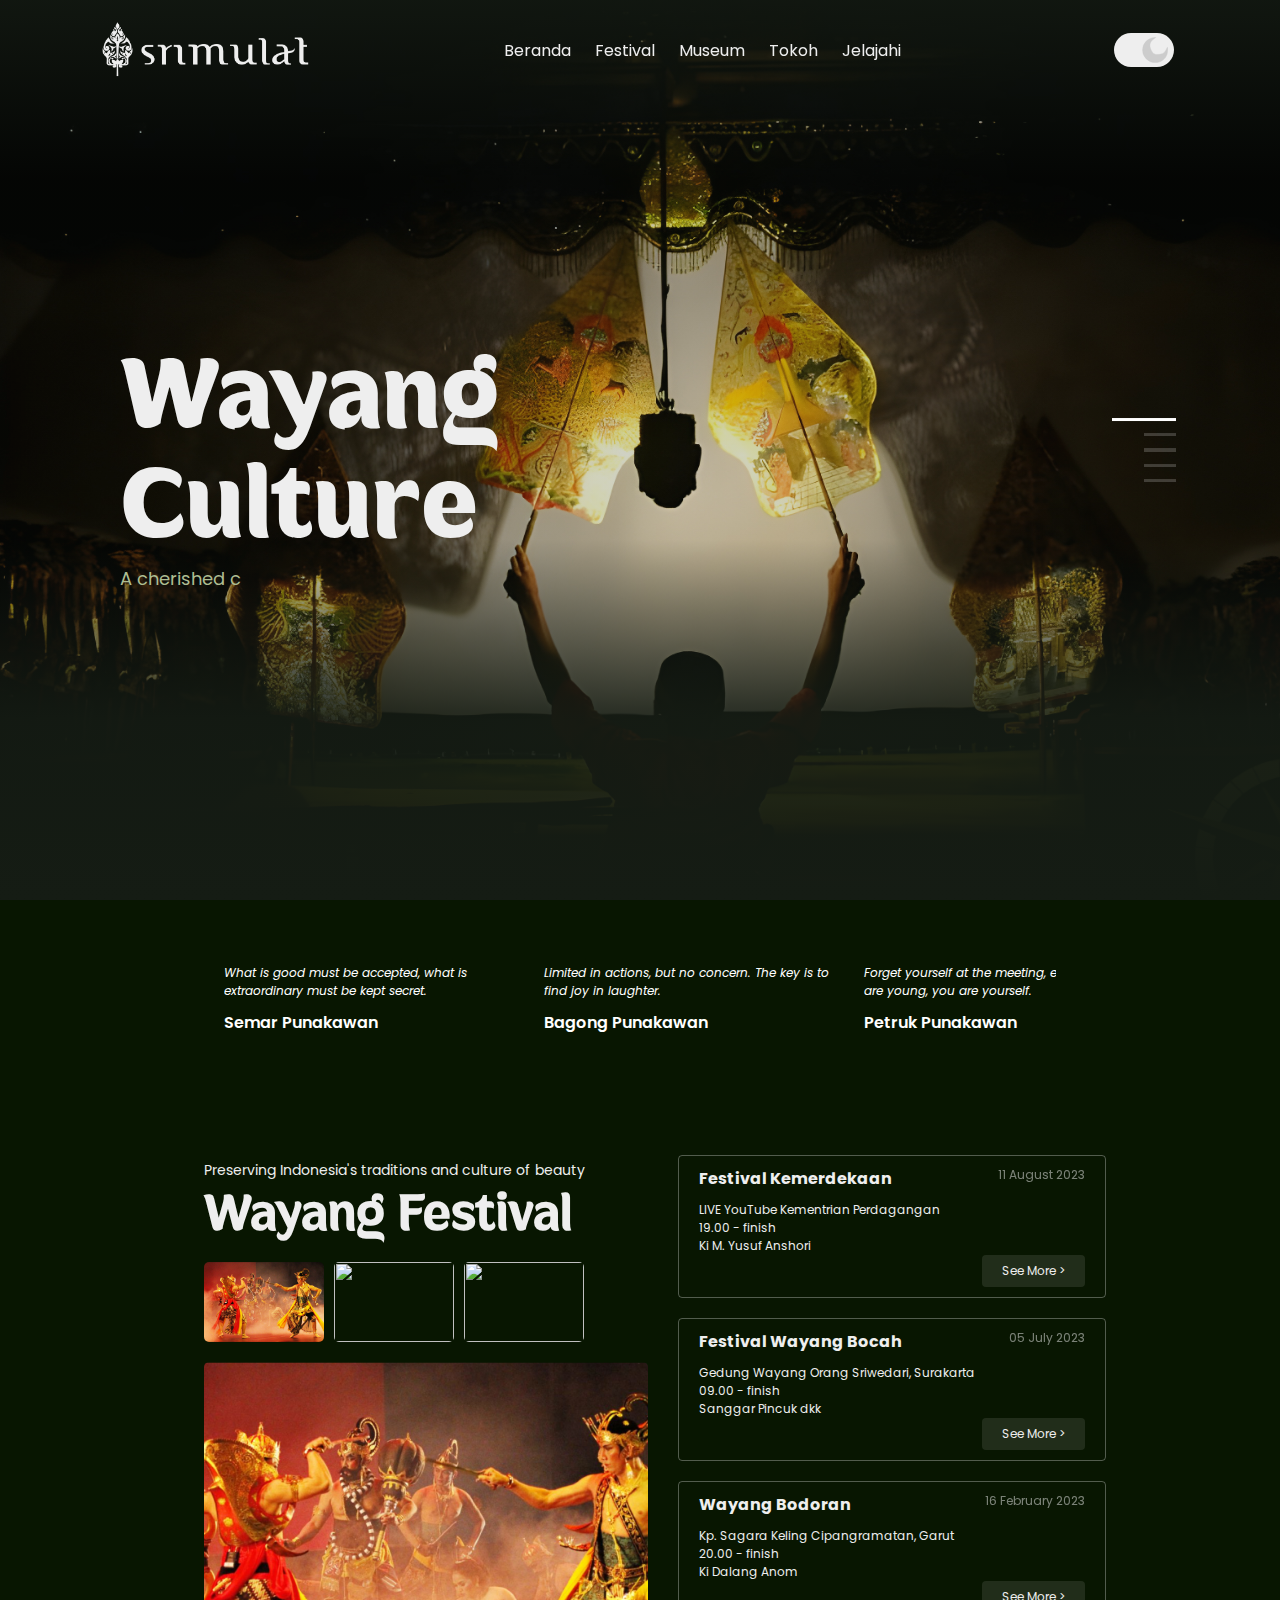
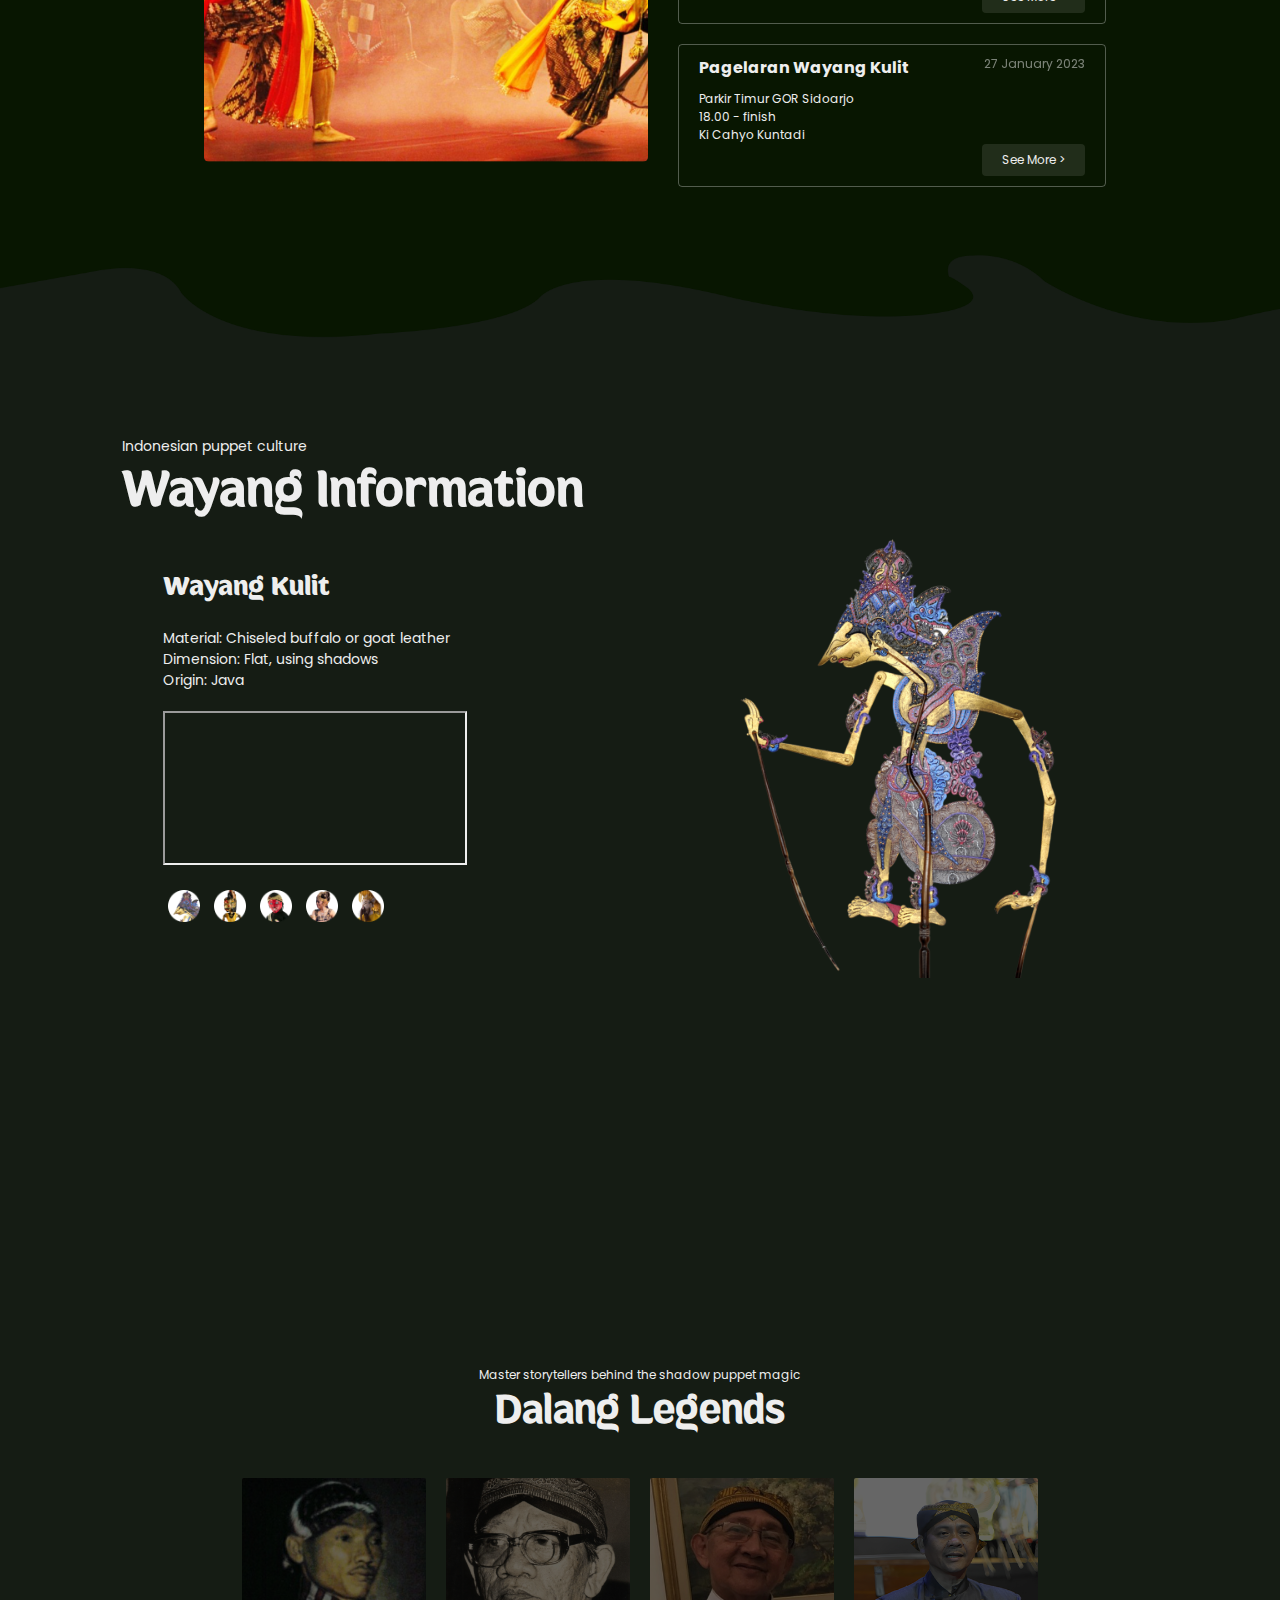
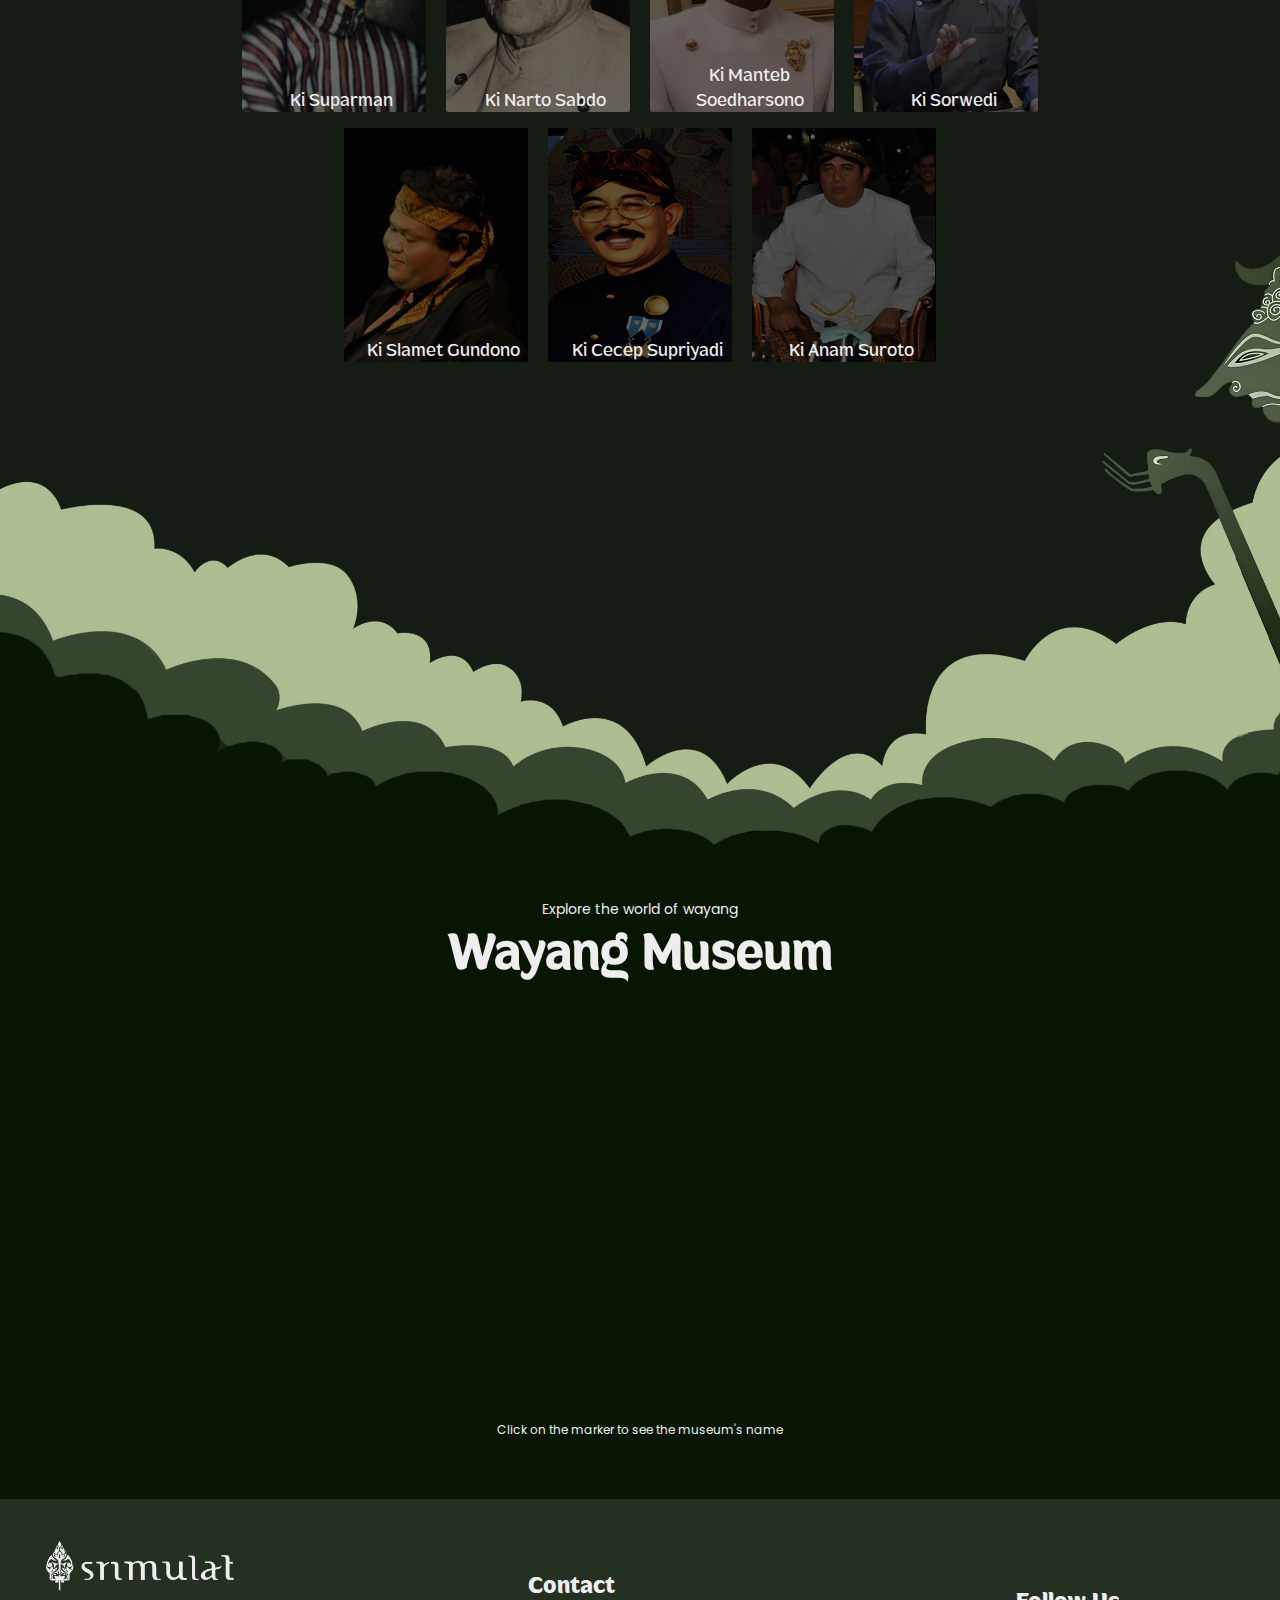
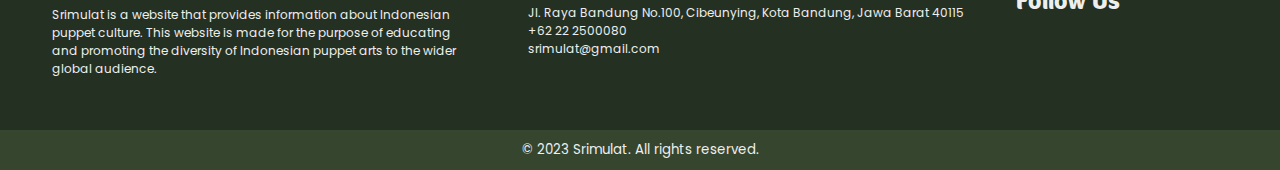
==== commit 74d19516: "upd" ====
--- a/index.html
+++ b/index.html
@@ -1,201 +1,364 @@
 <!DOCTYPE html>
 <html lang="en">
-
-<head>
-  <meta charset="UTF-8" />
-  <meta name="viewport" content="width=device-width, initial-scale=1.0" />
-  <title>Srimulat | Indonesian Puppet Culture</title>
-  <link rel="shortcut icon" href="images/favicon.svg" type="image/x-icon" />
-  <link rel="stylesheet" href="https://unpkg.com/leaflet@1.7.1/dist/leaflet.css" />
-  <link rel="stylesheet" href="https://cdn.jsdelivr.net/npm/swiper@11/swiper-bundle.min.css" />
-  <link rel="stylesheet" href="css/coba.css" />
-  <style>
-    .hidden {
-      visibility: hidden;
-    }
-
-    .visible {
-      visibility: visible !important;
-    }
-
-    .lightMode {
-      background-color: #f6d27a;
-      color: #151c14 !important;
-    }
-
-    .lightLegends {
-      background-color: #f2c165 !important;
-    }
-
-    .black {
-      color: #151c14 !important;
-    }
-
-    .darkGreen {
-      color: #243122 !important;
-    }
-
-    .border {
-      border: 1px solid #151c14 !important;
-    }
-
-    .footerLight {
-      background-color: #aebd92;
-    }
-  </style>
-</head>
-
-<body>
+  <head>
+    <meta charset="UTF-8" />
+    <meta name="viewport" content="width=device-width, initial-scale=1.0" />
+    <title>Srimulat | Indonesian Puppet Culture</title>
+    <link rel="shortcut icon" href="images/favicon.svg" type="image/x-icon" />
+    <link
+      rel="stylesheet"
+      href="https://unpkg.com/leaflet@1.7.1/dist/leaflet.css"
+    />
+    <link
+      rel="stylesheet"
+      href="https://cdn.jsdelivr.net/npm/swiper@11/swiper-bundle.min.css"
+    />
+    <link rel="stylesheet" href="css/coba.css" />
+    <style>
+      .visible {
+        visibility: visible;
+      }
+      .hidden {
+        visibility: hidden;
+      }
+      .overlay-dark-1 {
+        background: linear-gradient(
+            rgb(21, 28, 20, 0.8),
+            rgb(21, 28, 20, 0.2),
+            rgb(21, 28, 20, 0.2),
+            rgb(21, 28, 20, 0.2),
+            rgb(21, 28, 20, 0.9),
+            rgb(21, 28, 20, 1)
+          ),
+          url(../images/hero-section.jpg) !important;
+        background-size: cover !important;
+        background-position: center !important;
+        background-repeat: no-repeat !important;
+      }
+      .overlay-dark-2 {
+        background: linear-gradient(
+            rgb(21, 28, 20, 0.8),
+            rgb(21, 28, 20, 0.5),
+            rgb(21, 28, 20, 0.5),
+            rgb(21, 28, 20, 0.5),
+            rgb(21, 28, 20, 0.9),
+            rgb(21, 28, 20, 1)
+          ),
+          url(../images/hero-section-2.jpg) !important;
+        background-size: cover !important;
+        background-position: center !important;
+        background-repeat: no-repeat !important;
+      }
+      .overlay-dark-3 {
+        background: linear-gradient(
+            rgb(21, 28, 20, 0.8),
+            rgb(21, 28, 20, 0.2),
+            rgb(21, 28, 20, 0.2),
+            rgb(21, 28, 20, 0.2),
+            rgb(21, 28, 20, 0.9),
+            rgb(21, 28, 20, 1)
+          ),
+          url(../images/hero-section-3.webp) !important;
+        background-size: cover !important;
+        background-position: center !important;
+        background-repeat: no-repeat !important;
+      }
+      .overlay-dark-4 {
+        background: linear-gradient(
+            rgb(21, 28, 20, 0.8),
+            rgb(21, 28, 20, 0.5),
+            rgb(21, 28, 20, 0.5),
+            rgb(21, 28, 20, 0.5),
+            rgb(21, 28, 20, 0.9),
+            rgb(21, 28, 20, 1)
+          ),
+          url(../images/hero-section-4.webp) !important;
+        background-size: cover !important;
+        background-position: center !important;
+        background-repeat: no-repeat !important;
+      }
+      .overlay-dark-5 {
+        background: linear-gradient(
+            rgb(21, 28, 20, 0.8),
+            rgb(21, 28, 20, 0.5),
+            rgb(21, 28, 20, 0.5),
+            rgb(21, 28, 20, 0.5),
+            rgb(21, 28, 20, 0.9),
+            rgb(21, 28, 20, 1)
+          ),
+          url(../images/hero-section-5.jpg) !important;
+        background-size: cover !important;
+        background-position: center !important;
+        background-repeat: no-repeat !important;
+      }
+
+      .overlay-light-1 {
+        background: linear-gradient(
+            rgb(246, 210, 122, 0.8),
+            rgb(246, 210, 122, 0.2),
+            rgb(246, 210, 122, 0.2),
+            rgb(246, 210, 122, 0.2),
+            rgb(246, 210, 122, 0.2),
+            rgb(246, 210, 122, 0.5)
+          ),
+          url(../images/hero-section.jpg) !important;
+        background-size: cover !important;
+        background-position: center !important;
+        background-repeat: no-repeat !important;
+      }
+      .overlay-light-2 {
+        background: linear-gradient(
+            rgb(246, 210, 122, 0.8),
+            rgb(246, 210, 122, 0.2),
+            rgb(246, 210, 122, 0.2),
+            rgb(246, 210, 122, 0.2),
+            rgb(246, 210, 122, 0.2),
+            rgb(246, 210, 122, 0.5)
+          ),
+          url(../images/hero-section-2.jpg) !important;
+        background-size: cover !important;
+        background-position: center !important;
+        background-repeat: no-repeat !important;
+      }
+      .overlay-light-3 {
+        background: linear-gradient(
+            rgb(246, 210, 122, 0.8),
+            rgb(246, 210, 122, 0.2),
+            rgb(246, 210, 122, 0.2),
+            rgb(246, 210, 122, 0.2),
+            rgb(246, 210, 122, 0.2),
+            rgb(246, 210, 122, 0.5)
+          ),
+          url(../images/hero-section-3.webp) !important;
+        background-size: cover !important;
+        background-position: center !important;
+        background-repeat: no-repeat !important;
+      }
+      .overlay-light-4 {
+        background: linear-gradient(
+            rgb(246, 210, 122, 0.8),
+            rgb(246, 210, 122, 0.2),
+            rgb(21, 28, 20, 0.5),
+            rgb(21, 28, 20, 0.5),
+            rgb(21, 28, 20, 0.5),
+            rgb(246, 210, 122, 0.5)
+          ),
+          url(../images/hero-section-4.webp) !important;
+        background-size: cover !important;
+        background-position: center !important;
+        background-repeat: no-repeat !important;
+      }
+      .overlay-light-5 {
+        background: linear-gradient(
+            rgb(246, 210, 122, 0.8),
+            rgb(246, 210, 122, 0.2),
+            rgb(246, 210, 122, 0.2),
+            rgb(246, 210, 122, 0.2),
+            rgb(246, 210, 122, 0.2),
+            rgb(246, 210, 122, 0.5)
+          ),
+          url(../images/hero-section-5.jpg) !important;
+        background-size: cover !important;
+        background-position: center !important;
+        background-repeat: no-repeat !important;
+      }
+      .lightTokoh {
+        background: url(images/light-background.png) !important;
+      }
+      .lightDivider {
+        background: url(images/light-divider.png) !important;
+      }
+      .lightMode {
+        background-color: #f6d27a;
+        color: #151c14 !important;
+      }
+
+      .lightLegends {
+        background-color: #f2c165 !important;
+      }
+
+      .black {
+        color: #151c14 !important;
+      }
+
+      .darkGreen {
+        color: #243122 !important;
+      }
+
+      .greenLight {
+        color: #aebd92 !important;
+      }
+
+      .border {
+        border: 1px solid #151c14 !important;
+      }
+
+      .footerLight {
+        background-color: #aebd92;
+      }
+    </style>
+  </head>
+
+  <body>
     <div id="popup1" class="popup-event">
-      <img src="images/festival/1.png">
+      <img src="images/festival/1.png" />
     </div>
     <div id="popup2" class="popup-event">
-      <img src="images/festival/2.png">
+      <img src="images/festival/2.png" />
     </div>
     <div id="popup3" class="popup-event">
-      <img src="images/festival/3.png">
+      <img src="images/festival/3.png" />
     </div>
     <div id="popup4" class="popup-event">
-      <img src="images/festival/4.png">
+      <img src="images/festival/4.png" />
     </div>
-  <nav id="navigation-bar">
-    <div class="navigation-panel">
-      <button id="nav-toggle" class="nav-toggle">
-        <i class="fa-solid fa-list"></i>
-      </button>
-      <a href="" class="width-logo"><img src="images/logo/logo-white-width.png" alt="Logo Srimulat" /></a>
-      <a href="" class="small-logo"><img src="images/logo/logo-white.png" alt="Logo Srimulat" /></a>
-    </div>
-    <ul id="content-navigation">
-      <li><a href="#beranda">Beranda</a></li>
-      <li><a href="#festival">Festival</a></li>
-      <li><a href="#museum">Museum</a></li>
-      <li><a href="#tokoh">Tokoh</a></li>
-      <li><a href="#map-section">Jelajahi</a></li>
-    </ul>
-    <ul id="switch-navigation">
-      <li>
-        <label class="switch">
-          <input id="checkbox" type="checkbox" checked onclick="toggleDarkMode()" />
-          <span class="slider"></span>
-        </label>
-      </li>
-    </ul>
-  </nav>
-  <div class="hero-section" id="beranda">
-    <!-- Swiper -->
-    <div class="swiper mySwiper">
-      <div class="swiper-wrapper">
-        <div class="swiper-slide">
-          <div class="hero-content">
-            <div class="hero-title">
-              <div class="title">
-                <h1>Wayang Culture</h1>
-                <p id="hero-paragraph-1"></p>
+    <nav id="navigation-bar">
+      <div class="navigation-panel">
+        <button id="nav-toggle" class="nav-toggle">
+          <i class="fa-solid fa-list"></i>
+        </button>
+        <a href="" class="width-logo"
+          ><img src="images/logo/logo-white-width.png" alt="Logo Srimulat"
+        /></a>
+        <a href="" class="small-logo"
+          ><img src="images/logo/logo-white.png" alt="Logo Srimulat"
+        /></a>
+      </div>
+      <ul id="content-navigation">
+        <li><a href="#beranda">Beranda</a></li>
+        <li><a href="#festival">Festival</a></li>
+        <li><a href="#museum">Museum</a></li>
+        <li><a href="#tokoh">Tokoh</a></li>
+        <li><a href="#map-section">Jelajahi</a></li>
+      </ul>
+      <ul id="switch-navigation">
+        <li>
+          <label class="switch">
+            <input
+              id="checkbox"
+              type="checkbox"
+              checked
+              onclick="toggleDarkMode()"
+            />
+            <span class="slider"></span>
+          </label>
+        </li>
+      </ul>
+    </nav>
+    <div class="hero-section" id="beranda">
+      <!-- Swiper -->
+      <div class="swiper mySwiper">
+        <div class="swiper-wrapper">
+          <div class="swiper-slide" id="swiper-slide-1">
+            <div class="hero-content">
+              <div class="hero-title">
+                <div class="title">
+                  <h1>Wayang Culture</h1>
+                  <p id="hero-paragraph-1"></p>
+                </div>
               </div>
             </div>
           </div>
-        </div>
-        <div class="swiper-slide">
-          <div class="hero-content">
-            <div class="hero-title">
-              <div class="title">
-                <h1>Indonesian Local Wisdom</h1>
-                <p id="hero-paragraph-2"></p>
+          <div class="swiper-slide" id="swiper-slide-2">
+            <div class="hero-content">
+              <div class="hero-title">
+                <div class="title">
+                  <h1>Indonesian Local Wisdom</h1>
+                  <p id="hero-paragraph-2"></p>
+                </div>
               </div>
             </div>
           </div>
-        </div>
-        <div class="swiper-slide">
-          <div class="hero-content">
-            <div class="hero-title">
-              <div class="title">
-                <h1>Cultural Heritage</h1>
-                <p id="hero-paragraph-3"></p>
+          <div class="swiper-slide" id="swiper-slide-3">
+            <div class="hero-content">
+              <div class="hero-title">
+                <div class="title">
+                  <h1>Cultural Heritage</h1>
+                  <p id="hero-paragraph-3"></p>
+                </div>
               </div>
             </div>
           </div>
-        </div>
-        <div class="swiper-slide">
-          <div class="hero-content">
-            <div class="hero-title">
-              <div class="title">
-                <h1>Culture and Moral Values</h1>
-                <p id="hero-paragraph-4"></p>
+          <div class="swiper-slide" id="swiper-slide-4">
+            <div class="hero-content">
+              <div class="hero-title">
+                <div class="title">
+                  <h1>Culture and Moral Values</h1>
+                  <p id="hero-paragraph-4"></p>
+                </div>
               </div>
             </div>
           </div>
-        </div>
-        <div class="swiper-slide">
-          <div class="hero-content">
-            <div class="hero-title">
-              <div class="title">
-                <h1>Cultural Diversity</h1>
-                <p id="hero-paragraph-5"></p>
+          <div class="swiper-slide" id="swiper-slide-5">
+            <div class="hero-content">
+              <div class="hero-title">
+                <div class="title">
+                  <h1>Cultural Diversity</h1>
+                  <p id="hero-paragraph-5"></p>
+                </div>
               </div>
             </div>
           </div>
         </div>
+        <div class="swiper-pagination"></div>
       </div>
-      <div class="swiper-pagination"></div>
-    </div>
-    <div class="hero-footer">
-      <div class="footer-container">
-        <div class="footer-content" id="footer-content">
-          <p>
-            What is good must be accepted, what is extraordinary must be kept
-            secret.
-          </p>
-          <a href="#" id="hero-footer">Semar Punakawan</a>
-        </div>
-        <div class="footer-content">
-          <p>
-            Limited in actions, but no concern. The key is to find joy in
-            laughter.
-          </p>
-          <a href="#" id="hero-footer">Bagong Punakawan</a>
-        </div>
-        <div class="footer-content">
-          <p>
-            Forget yourself at the meeting, even though you are young, you are
-            yourself.
-          </p>
-          <a href="#" id="hero-footer">Petruk Punakawan</a>
-        </div>
-        <div class="footer-content">
-          <p>
-            Hoe only stops at water, never night, never stop, people are still
-            upset and just quiet.
-          </p>
-          <a href="#" id="hero-footer">Gareng Punakawan</a>
-        </div>
-        <div class="footer-content">
-          <p>
-            Amidst the shadows of challenges, the light of resilience always
-            finds its way.
-          </p>
-          <a href="#" id="hero-footer">Raden Rama Wijaya</a>
-        </div>
-        <div class="footer-content">
-          <p>When the banana leaf falls, the stem is revealed.</p>
-          <a href="#" id="hero-footer">Cepot Sunda</a>
-        </div>
-        <div class="footer-content">
-          <p>Darkness cannot drive out darkness; only light can do that.</p>
-          <a href="#" id="hero-footer">Rahwana</a>
-        </div>
-        <div class="footer-content">
-          <p>
-            When the celestial strings are plucked, cosmic melodies resonate.
-          </p>
-          <a href="#" id="hero-footer">Werkudara</a>
-        </div>
-        <div class="footer-content">
-          <p>The dragon may soar, but the humble ant has its own path.</p>
-          <a href="#" id="hero-footer">Liu Bei</a>
-        </div>
-      </div>
-      <!-- <div class="footer-divider">
+      <div class="hero-footer">
+        <div class="footer-container">
+          <div class="footer-content" id="footer-content">
+            <p>
+              What is good must be accepted, what is extraordinary must be kept
+              secret.
+            </p>
+            <a href="#" id="hero-footer">Semar Punakawan</a>
+          </div>
+          <div class="footer-content">
+            <p>
+              Limited in actions, but no concern. The key is to find joy in
+              laughter.
+            </p>
+            <a href="#" id="hero-footer">Bagong Punakawan</a>
+          </div>
+          <div class="footer-content">
+            <p>
+              Forget yourself at the meeting, even though you are young, you are
+              yourself.
+            </p>
+            <a href="#" id="hero-footer">Petruk Punakawan</a>
+          </div>
+          <div class="footer-content">
+            <p>
+              Hoe only stops at water, never night, never stop, people are still
+              upset and just quiet.
+            </p>
+            <a href="#" id="hero-footer">Gareng Punakawan</a>
+          </div>
+          <div class="footer-content">
+            <p>
+              Amidst the shadows of challenges, the light of resilience always
+              finds its way.
+            </p>
+            <a href="#" id="hero-footer">Raden Rama Wijaya</a>
+          </div>
+          <div class="footer-content">
+            <p>When the banana leaf falls, the stem is revealed.</p>
+            <a href="#" id="hero-footer">Cepot Sunda</a>
+          </div>
+          <div class="footer-content">
+            <p>Darkness cannot drive out darkness; only light can do that.</p>
+            <a href="#" id="hero-footer">Rahwana</a>
+          </div>
+          <div class="footer-content">
+            <p>
+              When the celestial strings are plucked, cosmic melodies resonate.
+            </p>
+            <a href="#" id="hero-footer">Werkudara</a>
+          </div>
+          <div class="footer-content">
+            <p>The dragon may soar, but the humble ant has its own path.</p>
+            <a href="#" id="hero-footer">Liu Bei</a>
+          </div>
+        </div>
+        <!-- <div class="footer-divider">
                     <div class="left-divider"></div>
                     <div class="right-divider"></div>
                 </div> -->
@@ -208,26 +371,36 @@
           <p>Preserving Indonesia's traditions and culture of beauty</p>
           <h3 id="festival-title">Wayang Festival</h3>
           <div class="festival-title-image">
-            <img src="images/wayang-wong.png" onclick="changeBackground('images/wayang-wong.png')" />
-            <img src="https://asset-2.tstatic.net/jogja/foto/bank/images/sleman-city-hall-gelar-budaya-pagelaran-wayang-kulit.jpg" onclick="changeBackground('https://asset-2.tstatic.net/jogja/foto/bank/images/sleman-city-hall-gelar-budaya-pagelaran-wayang-kulit.jpg')" />
-            <img src="https://pariwisata-arsip.bantulkab.go.id/filestorage/berita/2016/05/tn610/tn610_IMG_9140.JPG" onclick="changeBackground('https://pariwisata-arsip.bantulkab.go.id/filestorage/berita/2016/05/tn610/tn610_IMG_9140.JPG')" />
+            <img
+              src="images/wayang-wong.png"
+              onclick="changeBackground('images/wayang-wong.png')"
+            />
+            <img
+              src="https://asset-2.tstatic.net/jogja/foto/bank/images/sleman-city-hall-gelar-budaya-pagelaran-wayang-kulit.jpg"
+              onclick="changeBackground('https://asset-2.tstatic.net/jogja/foto/bank/images/sleman-city-hall-gelar-budaya-pagelaran-wayang-kulit.jpg')"
+            />
+            <img
+              src="https://pariwisata-arsip.bantulkab.go.id/filestorage/berita/2016/05/tn610/tn610_IMG_9140.JPG"
+              onclick="changeBackground('https://pariwisata-arsip.bantulkab.go.id/filestorage/berita/2016/05/tn610/tn610_IMG_9140.JPG')"
+            />
           </div>
           <div class="festival-image-display"></div>
         </div>
         <div class="festival-list">
           <div class="festival-event">
-              <div class="festival-event-head">
-                <b>Festival Kemerdekaan</b>
-                <p>11 August 2023</p>
-              </div>
-              <p>
-                <i class="fa-solid fa-map-pin"></i> LIVE YouTube Kementrian Perdagangan<br />
-                <i class="fa-solid fa-clock"></i> 19.00 - finish<br />
-                <i class="fa-solid fa-user"></i> Ki M. Yusuf Anshori<br />
-              </p>
-              <div class="festival-event-foot">
-                <div id="event1" class="event-detail">See More ></div>
-              </div>
+            <div class="festival-event-head">
+              <b>Festival Kemerdekaan</b>
+              <p>11 August 2023</p>
+            </div>
+            <p>
+              <i class="fa-solid fa-map-pin"></i> LIVE YouTube Kementrian
+              Perdagangan<br />
+              <i class="fa-solid fa-clock"></i> 19.00 - finish<br />
+              <i class="fa-solid fa-user"></i> Ki M. Yusuf Anshori<br />
+            </p>
+            <div class="festival-event-foot">
+              <div id="event1" class="event-detail">See More ></div>
+            </div>
           </div>
           <div class="festival-event">
             <div class="festival-event-head">
@@ -235,7 +408,8 @@
               <p>05 July 2023</p>
             </div>
             <p>
-              <i class="fa-solid fa-map-pin"></i> Gedung Wayang Orang Sriwedari, Surakarta<br />
+              <i class="fa-solid fa-map-pin"></i> Gedung Wayang Orang Sriwedari,
+              Surakarta<br />
               <i class="fa-solid fa-clock"></i> 09.00 - finish<br />
               <i class="fa-solid fa-user"></i> Sanggar Pincuk dkk<br />
             </p>
@@ -249,7 +423,8 @@
               <p>16 February 2023</p>
             </div>
             <p>
-              <i class="fa-solid fa-map-pin"></i> Kp. Sagara Keling Cipangramatan, Garut<br />
+              <i class="fa-solid fa-map-pin"></i> Kp. Sagara Keling
+              Cipangramatan, Garut<br />
               <i class="fa-solid fa-clock"></i> 20.00 - finish<br />
               <i class="fa-solid fa-user"></i> Ki Dalang Anom<br />
             </p>
@@ -274,7 +449,7 @@
         </div>
       </div>
       <div class="festival-divider"></div>
-      </div>
+    </div>
     <div class="wayang-section">
       <div class="wayang-content">
         <div class="wayang-title">
@@ -291,378 +466,447 @@
             </p>
             <iframe src="https://www.youtube.com/embed/SWrEbZN89ZY"></iframe>
             <div class="wayang-list">
-              <img src="images/wayang/icon/w1.png" onclick="changeContent('images/wayang/kulit.png', 'Wayang Kulit', 'Material: Chiseled buffalo or goat leather\nDimension: Flat, using shadows\nOrigin: Java\n', 'https://www.youtube.com/embed/SWrEbZN89ZY')" />
-            <img src="images/wayang/icon/w2.png" onclick="changeContent('images/wayang/pring.png', 'Wayang Pring', 'Material: Bamboo\nDimension: 3D\nOrigin: Java\n', 'https://www.youtube.com/embed/zaQrKpYdDsI')" />
-            <img src="images/wayang/icon/w3.png" onclick="changeContent('images/wayang/golek.png', 'Wayang Golek', 'Material: Wood\nDimension: 3D\nOrigin: Sunda\n', 'https://www.youtube.com/embed/spY7Hl0xdBI')" />
-            <img src="images/wayang/icon/w4.png" onclick="changeContent('images/wayang/wong.png', 'Wayang Wong', 'Material: - \nDimension: 3D \nOrigin: Java\n', 'https://www.youtube.com/embed/kvErVNG3cKE')" />
-            <img src="images/wayang/icon/w5.png" onclick="changeContent('images/wayang/potehi.png', 'Wayang Potehi', 'Material: Wood\nDimension: 3D\nOrigin: Chinese, Java\n', 'https://www.youtube.com/embed/rQRTxFuQgs8')" />
+              <img
+                src="images/wayang/icon/w1.png"
+                onclick="changeContent('images/wayang/kulit.png', 'Wayang Kulit', 'Material: Chiseled buffalo or goat leather\nDimension: Flat, using shadows\nOrigin: Java\n', 'https://www.youtube.com/embed/SWrEbZN89ZY')"
+              />
+              <img
+                src="images/wayang/icon/w2.png"
+                onclick="changeContent('images/wayang/pring.png', 'Wayang Pring', 'Material: Bamboo\nDimension: 3D\nOrigin: Java\n', 'https://www.youtube.com/embed/zaQrKpYdDsI')"
+              />
+              <img
+                src="images/wayang/icon/w3.png"
+                onclick="changeContent('images/wayang/golek.png', 'Wayang Golek', 'Material: Wood\nDimension: 3D\nOrigin: Sunda\n', 'https://www.youtube.com/embed/spY7Hl0xdBI')"
+              />
+              <img
+                src="images/wayang/icon/w4.png"
+                onclick="changeContent('images/wayang/wong.png', 'Wayang Wong', 'Material: - \nDimension: 3D \nOrigin: Java\n', 'https://www.youtube.com/embed/kvErVNG3cKE')"
+              />
+              <img
+                src="images/wayang/icon/w5.png"
+                onclick="changeContent('images/wayang/potehi.png', 'Wayang Potehi', 'Material: Wood\nDimension: 3D\nOrigin: Chinese, Java\n', 'https://www.youtube.com/embed/rQRTxFuQgs8')"
+              />
             </div>
           </div>
           <div class="wayang-right">
-            <img id="wayang-image" src="images/wayang/kulit.png">
+            <img id="wayang-image" src="images/wayang/kulit.png" />
           </div>
         </div>
       </div>
     </div>
-  <div class="tokoh-section">
-    <div class="tokoh-content" id="tokoh">
-      <div class="tokoh-title">
-        <p>Master storytellers behind the shadow puppet magic</p>
-        <h3 id="tokoh-title">Dalang Legends</h3>
-      </div>
-      <div class="tokoh-list">
-        <div class="tokoh">
-          <img src="images/dalang/Ki Suparman.jpg" alt="Tokoh">
-          <p>Ki Suparman</p>
-        </div>
-        <div class="tokoh">
-          <img src="images/dalang/Ki Narto Sabdo.jpg" alt="Tokoh">
-          <p>Ki Narto Sabdo</p>
-        </div>
-        <div class="tokoh">
-          <img src="images/dalang/Ki Manteb Soedharsono.jpg" alt="Tokoh">
-          <p>Ki Manteb Soedharsono</p>
-        </div>
-        <div class="tokoh">
-          <img src="images/dalang/Ki Sorwedi.jpg" alt="Tokoh">
-          <p>Ki Sorwedi</p>
-        </div>
-        <div class="tokoh">
-          <img src="images/dalang/Ki Slamet Gundono.jpg" alt="Tokoh">
-          <p>Ki Slamet Gundono</p>
-        </div>
-        <div class="tokoh">
-          <img src="images/dalang/Ki Cecep Supriyadi.jpg" alt="Tokoh">
-          <p>Ki Cecep Supriyadi</p>
-        </div>
-        <div class="tokoh">
-          <img src="images/dalang/Ki Anom Suroto.jpg" alt="Tokoh">
-          <p>Ki Anam Suroto</p>
+    <div class="tokoh-section">
+      <div class="tokoh-content" id="tokoh">
+        <div class="tokoh-title">
+          <p>Master storytellers behind the shadow puppet magic</p>
+          <h3 id="tokoh-title">Dalang Legends</h3>
+        </div>
+        <div class="tokoh-list">
+          <div class="tokoh">
+            <img src="images/dalang/Ki Suparman.jpg" alt="Tokoh" />
+            <p>Ki Suparman</p>
+          </div>
+          <div class="tokoh">
+            <img src="images/dalang/Ki Narto Sabdo.jpg" alt="Tokoh" />
+            <p>Ki Narto Sabdo</p>
+          </div>
+          <div class="tokoh">
+            <img src="images/dalang/Ki Manteb Soedharsono.jpg" alt="Tokoh" />
+            <p>Ki Manteb Soedharsono</p>
+          </div>
+          <div class="tokoh">
+            <img src="images/dalang/Ki Sorwedi.jpg" alt="Tokoh" />
+            <p>Ki Sorwedi</p>
+          </div>
+          <div class="tokoh">
+            <img src="images/dalang/Ki Slamet Gundono.jpg" alt="Tokoh" />
+            <p>Ki Slamet Gundono</p>
+          </div>
+          <div class="tokoh">
+            <img src="images/dalang/Ki Cecep Supriyadi.jpg" alt="Tokoh" />
+            <p>Ki Cecep Supriyadi</p>
+          </div>
+          <div class="tokoh">
+            <img src="images/dalang/Ki Anom Suroto.jpg" alt="Tokoh" />
+            <p>Ki Anam Suroto</p>
+          </div>
         </div>
       </div>
     </div>
-  </div>
-  <div class="map-section" id="map-section">
-    <div class="map-content" id="museum">
-      <div class="map-title">
-        <p>Explore the world of wayang</p>
-        <h3 id="map-title">Wayang Museum</h3>
-      </div>
-      <div class="mapbox">
-        <div id="map"></div>
-        <small>Click on the marker to see the museum's name</small>
+    <div class="map-section" id="map-section">
+      <div class="map-content" id="museum">
+        <div class="map-title">
+          <p>Explore the world of wayang</p>
+          <h3 id="map-title">Wayang Museum</h3>
+        </div>
+        <div class="mapbox">
+          <div id="map"></div>
+          <small>Click on the marker to see the museum's name</small>
+        </div>
       </div>
     </div>
-  </div>
-  <footer>
-    <div class="footer-box">
-      <div class="footer-item">
-        <img src="images/logo/logo-white-width.png" alt="Logo Srimulat" width="200" />
-        <p class="paragraph-footer-left" id="tulisan-footer">
-          Srimulat is a website that provides information about Indonesian
-          puppet culture. This website is made for the purpose of educating
-          and promoting the diversity of Indonesian puppet arts to the wider
-          global audience.
-        </p>
+    <footer>
+      <div class="footer-box">
+        <div class="footer-item">
+          <img
+            src="images/logo/logo-white-width.png"
+            alt="Logo Srimulat"
+            width="200"
+          />
+          <p class="paragraph-footer-left" id="tulisan-footer">
+            Srimulat is a website that provides information about Indonesian
+            puppet culture. This website is made for the purpose of educating
+            and promoting the diversity of Indonesian puppet arts to the wider
+            global audience.
+          </p>
+        </div>
+        <div class="footer-item left">
+          <h3 id="tulisan-footer">Contact</h3>
+          <p id="tulisan-footer">
+            <i class="fa-solid fa-map-marker" id="tulisan-footer"></i> Jl. Raya
+            Bandung No.100, Cibeunying, Kota Bandung, Jawa Barat 40115
+          </p>
+          <p id="tulisan-footer">
+            <i id="tulisan-footer" class="fa-solid fa-phone"></i> +62 22 2500080
+          </p>
+          <p id="tulisan-footer">
+            <i id="tulisan-footer" class="fa-solid fa-envelope"></i>
+            srimulat@gmail.com
+          </p>
+        </div>
+        <div class="footer-item right">
+          <h3 id="tulisan-footer">Follow Us</h3>
+          <div class="social-media">
+            <a href="">
+              <i id="social-media" class="fa-brands fa-facebook"></i>
+            </a>
+            <a href="">
+              <i id="social-media" class="fa-brands fa-instagram"></i>
+            </a>
+            <a href="">
+              <i id="social-media" class="fa-brands fa-twitter"></i>
+            </a>
+            <a href="">
+              <i id="social-media" class="fa-brands fa-youtube"></i>
+            </a>
+          </div>
+        </div>
       </div>
-      <div class="footer-item left">
-        <h3 id="tulisan-footer">Contact</h3>
-        <p id="tulisan-footer">
-          <i class="fa-solid fa-map-marker" id="tulisan-footer"></i> Jl. Raya
-          Bandung No.100, Cibeunying, Kota Bandung, Jawa Barat 40115
-        </p>
-        <p id="tulisan-footer">
-          <i id="tulisan-footer" class="fa-solid fa-phone"></i> +62 22 2500080
-        </p>
-        <p id="tulisan-footer">
-          <i id="tulisan-footer" class="fa-solid fa-envelope"></i>
-          srimulat@gmail.com
-        </p>
+      <div class="footer-bottom">
+        <small>© 2023 Srimulat. All rights reserved.</small>
       </div>
-      <div class="footer-item right">
-        <h3 id="tulisan-footer">Follow Us</h3>
-        <div class="social-media">
-          <a href="">
-            <i id="social-media" class="fa-brands fa-facebook"></i>
-          </a>
-          <a href="">
-            <i id="social-media" class="fa-brands fa-instagram"></i>
-          </a>
-          <a href="">
-            <i id="social-media" class="fa-brands fa-twitter"></i>
-          </a>
-          <a href="">
-            <i id="social-media" class="fa-brands fa-youtube"></i>
-          </a>
-        </div>
-      </div>
-    </div>
-    <div class="footer-bottom">
-      <small>© 2023 Srimulat. All rights reserved.</small>
-    </div>
-  </footer>
-  <script src="https://unpkg.com/leaflet@1.7.1/dist/leaflet.js"></script>
-  <script src="js/map.js"></script>
-  <script src="https://kit.fontawesome.com/d9b2e6872d.js" crossorigin="anonymous"></script>
-  <!-- Swiper JS -->
-  <script src="https://cdn.jsdelivr.net/npm/swiper@11/swiper-bundle.min.js"></script>
-
-  <!-- Initialize Swiper -->
-  <script>
+    </footer>
+    <script src="https://unpkg.com/leaflet@1.7.1/dist/leaflet.js"></script>
+    <script src="js/map.js"></script>
+    <script
+      src="https://kit.fontawesome.com/d9b2e6872d.js"
+      crossorigin="anonymous"
+    ></script>
+    <!-- Swiper JS -->
+    <script src="https://cdn.jsdelivr.net/npm/swiper@11/swiper-bundle.min.js"></script>
+
+    <!-- Initialize Swiper -->
+    <script>
       function changeContent(imageUrl, title, description, videoUrl) {
-        document.getElementById('wayang-image').src = imageUrl;
-        document.getElementById('wayang-type').innerText = title;
-        document.querySelector('.wayang-left p').innerText = description;
-        document.querySelector('.wayang-left iframe').src = videoUrl;
-      }
-
-      const popup1 = document.getElementById("popup1");
-      const popup2 = document.getElementById("popup2");
-      const popup3 = document.getElementById("popup3");
-      const popup4 = document.getElementById("popup4");
-      const event1 = document.getElementById("event1");
-      const event2 = document.getElementById("event2");
-      const event3 = document.getElementById("event3");
-      const event4 = document.getElementById("event4");
+        document.getElementById("wayang-image").src = imageUrl
+        document.getElementById("wayang-type").innerText = title
+        document.querySelector(".wayang-left p").innerText = description
+        document.querySelector(".wayang-left iframe").src = videoUrl
+      }
+
+      const popup1 = document.getElementById("popup1")
+      const popup2 = document.getElementById("popup2")
+      const popup3 = document.getElementById("popup3")
+      const popup4 = document.getElementById("popup4")
+      const event1 = document.getElementById("event1")
+      const event2 = document.getElementById("event2")
+      const event3 = document.getElementById("event3")
+      const event4 = document.getElementById("event4")
       event1.addEventListener("click", () => {
-        popup1.style.display = "flex";
-      });
+        popup1.style.display = "flex"
+      })
       event2.addEventListener("click", () => {
-        popup2.style.display = "flex";
-      });
+        popup2.style.display = "flex"
+      })
       event3.addEventListener("click", () => {
-        popup3.style.display = "flex";
-      });
+        popup3.style.display = "flex"
+      })
       event4.addEventListener("click", () => {
-        popup4.style.display = "flex";
-      });
+        popup4.style.display = "flex"
+      })
       window.addEventListener("click", (e) => {
         if (e.target == popup1) {
-          popup1.style.display = "none";
+          popup1.style.display = "none"
         }
         if (e.target == popup2) {
-          popup2.style.display = "none";
+          popup2.style.display = "none"
         }
         if (e.target == popup3) {
-          popup3.style.display = "none";
+          popup3.style.display = "none"
         }
         if (e.target == popup4) {
-          popup4.style.display = "none";
+          popup4.style.display = "none"
         }
-      });
+      })
 
       const images = [
-        'images/wayang-wong.png',
-        'https://asset-2.tstatic.net/jogja/foto/bank/images/sleman-city-hall-gelar-budaya-pagelaran-wayang-kulit.jpg',
-        'https://pariwisata-arsip.bantulkab.go.id/filestorage/berita/2016/05/tn610/tn610_IMG_9140.JPG'
-      ];
-
-      let currentIndex = 0;
+        "images/wayang-wong.png",
+        "https://asset-2.tstatic.net/jogja/foto/bank/images/sleman-city-hall-gelar-budaya-pagelaran-wayang-kulit.jpg",
+        "https://pariwisata-arsip.bantulkab.go.id/filestorage/berita/2016/05/tn610/tn610_IMG_9140.JPG",
+      ]
+
+      let currentIndex = 0
 
       function changeBackground(imageUrl) {
-        document.querySelector('.festival-image-display').style.background = `url('${imageUrl}') no-repeat`;
-        document.querySelector('.festival-image-display').style.backgroundSize = 'cover';
-        document.querySelector('.festival-image-display').style.backgroundPosition = 'center';
-        currentIndex = images.indexOf(imageUrl);
+        document.querySelector(
+          ".festival-image-display"
+        ).style.background = `url('${imageUrl}') no-repeat`
+        document.querySelector(".festival-image-display").style.backgroundSize =
+          "cover"
+        document.querySelector(
+          ".festival-image-display"
+        ).style.backgroundPosition = "center"
+        currentIndex = images.indexOf(imageUrl)
       }
 
       function autoChangeBackground() {
-        currentIndex = (currentIndex + 1) % images.length;
-        const imageUrl = images[currentIndex];
-        changeBackground(imageUrl);
-      }
-
-      setInterval(autoChangeBackground, 10000);
-
-    let swiper = new Swiper(".mySwiper", {
-      direction: "vertical",
-      effect: "slide",
-      speed: 1000,
-      autoplay: {
-        delay: 3000,
-      },
-      pagination: {
-        el: ".swiper-pagination",
-        clickable: true,
-      },
-    })
+        currentIndex = (currentIndex + 1) % images.length
+        const imageUrl = images[currentIndex]
+        changeBackground(imageUrl)
+      }
+
+      setInterval(autoChangeBackground, 10000)
+
+      let swiper = new Swiper(".mySwiper", {
+        direction: "vertical",
+        effect: "slide",
+        speed: 1000,
+        autoplay: {
+          delay: 3000,
+        },
+        pagination: {
+          el: ".swiper-pagination",
+          clickable: true,
+        },
+      })
 
       // Daftar lokasi museum
       var locations = [
-      ['Museum Wayang Jakarta', -6.175439, 106.825576],
-      ['Museum Wayang Banyumas', -7.48252, 109.23865],
-      ['Museum Wayang Kulit Wonogiri', -7.838262, 111.042282],
-      ['Museum Topeng dan Wayang Ubud', -8.503031, 115.264529],
-      ['Museum Gubug Wayang Mojokerto', -7.470497, 112.433159],
-      ['Galeri Wayang Purwakarta', -6.542849, 107.444451]
-      ];
+        ["Museum Wayang Jakarta", -6.175439, 106.825576],
+        ["Museum Wayang Banyumas", -7.48252, 109.23865],
+        ["Museum Wayang Kulit Wonogiri", -7.838262, 111.042282],
+        ["Museum Topeng dan Wayang Ubud", -8.503031, 115.264529],
+        ["Museum Gubug Wayang Mojokerto", -7.470497, 112.433159],
+        ["Galeri Wayang Purwakarta", -6.542849, 107.444451],
+      ]
 
       // Batas peta
-      var bounds = [[5.15, 94], [-12, 120]];
+      var bounds = [
+        [5.15, 94],
+        [-12, 120],
+      ]
 
       // Dark mode tile layer
-      var darkMode = L.tileLayer('https://cartodb-basemaps-{s}.global.ssl.fastly.net/dark_all/{z}/{x}/{y}.png', {
-      subdomains: 'abcd',
-      maxZoom: 19
-      });
-
-      var lightMode = L.tileLayer('https://{s}.tile.openstreetmap.de/{z}/{x}/{y}.png', {
-      subdomains: 'abcd',
-      maxZoom: 19
-      });
+      var darkMode = L.tileLayer(
+        "https://cartodb-basemaps-{s}.global.ssl.fastly.net/dark_all/{z}/{x}/{y}.png",
+        {
+          subdomains: "abcd",
+          maxZoom: 19,
+        }
+      )
+
+      var lightMode = L.tileLayer(
+        "https://{s}.tile.openstreetmap.de/{z}/{x}/{y}.png",
+        {
+          subdomains: "abcd",
+          maxZoom: 19,
+        }
+      )
 
       // Inisialisasi peta
-      var map = L.map('map', {
-      layers: [darkMode],
-      maxBounds: bounds
-      }).setView([-7, 111], 7);
+      var map = L.map("map", {
+        layers: [darkMode],
+        maxBounds: bounds,
+      }).setView([-7, 111], 7)
 
       // Batasi zoom
-      map.options.maxBoundsViscosity = 1.0;
+      map.options.maxBoundsViscosity = 1.0
 
       // Base layers
       var baseLayers = {
-      "Dark Mode": darkMode,
-
-      "OpenStreetMap": lightMode
-      };
+        "Dark Mode": darkMode,
+
+        OpenStreetMap: lightMode,
+      }
 
       // Tambahkan control layer
-      L.control.layers(baseLayers).addTo(map);
+      L.control.layers(baseLayers).addTo(map)
 
       // Loop dan tambahkan marker
       function addMarkers() {
         for (var i = 0; i < locations.length; i++) {
           // Get koordinat
-          var lat = locations[i][1];
-          var lng = locations[i][2];
+          var lat = locations[i][1]
+          var lng = locations[i][2]
 
           // Add marker
-          var marker = L.marker([lat, lng]).addTo(map);
+          var marker = L.marker([lat, lng]).addTo(map)
 
           // Popup text
-          var title = locations[i][0];
-          marker.bindPopup(title);
+          var title = locations[i][0]
+          marker.bindPopup(title)
         }
       }
 
       // Fungsi untuk memilih lapisan peta
       function chooseTileLayer() {
-        var checkbox = document.getElementById("checkbox");
+        var checkbox = document.getElementById("checkbox")
 
         if (checkbox.checked) {
-          return darkMode;
+          return darkMode
         } else {
-          return lightMode;
+          return lightMode
         }
       }
 
       // Inisialisasi peta dan marker saat pertama kali dimuat
-      addMarkers();
-
-    function toggleDarkMode() {
-      var body = document.body
-      body.classList.toggle("dark-mode")
-
-      var overlay = document.querySelector(".hero-overlay")
-      var museumOverlay = document.querySelector(".museum-overlay")
-      var content = document.querySelector(".hero-content")
-      var checkbox = document.getElementById("checkbox")
-      var festivalSection = document.querySelector(".festival-section")
-      var tokohSection = document.querySelector(".tokoh-section")
-      var mapSection = document.querySelector(".map-section")
-      var h3 = document.querySelectorAll("h3")
-      var festivalTitle = document.querySelector("#festival-title")
-      var tokohTitle = document.querySelector("#tokoh-title")
-      var mapTitle = document.querySelector("#map-title")
-      var p = document.querySelectorAll("p")
-      var b = document.querySelectorAll("b")
-      var heroFooter = document.querySelectorAll("#hero-footer")
-      var festivalEvent = document.querySelectorAll(".festival-event")
-      var socialMedia = document.querySelectorAll("#social-media")
-      var tulisanFooter = document.querySelectorAll("#tulisan-footer")
-      var footerBox = document.querySelector(".footer-box")
-      let festivalDivider = document.querySelector(".festival-divider");
-      let wayangSection = document.querySelector(".wayang-content");
+      addMarkers()
+
+      function toggleDarkMode() {
+        var body = document.body
+        body.classList.toggle("dark-mode")
+
+        var overlay = document.querySelector(".hero-overlay")
+        var museumOverlay = document.querySelector(".museum-overlay")
+        var content = document.querySelector(".hero-content")
+        var checkbox = document.getElementById("checkbox")
+        var festivalSection = document.querySelector(".festival-section")
+        var tokohSection = document.querySelector(".tokoh-section")
+        var mapSection = document.querySelector(".map-section")
+        var h3 = document.querySelectorAll("h3")
+        var festivalTitle = document.querySelector("#festival-title")
+        var tokohTitle = document.querySelector("#tokoh-title")
+        var mapTitle = document.querySelector("#map-title")
+        var p = document.querySelectorAll("p")
+        var b = document.querySelectorAll("b")
+        var heroFooter = document.querySelectorAll("#hero-footer")
+        var festivalEvent = document.querySelectorAll(".festival-event")
+        var socialMedia = document.querySelectorAll("#social-media")
+        var tulisanFooter = document.querySelectorAll("#tulisan-footer")
+        var footerBox = document.querySelector(".footer-box")
+        let festivalDivider = document.querySelector(".festival-divider")
+        let wayangSection = document.querySelector(".wayang-content")
+        var swiper1 = document.querySelector("#swiper-slide-1")
+        var swiper2 = document.querySelector("#swiper-slide-2")
+        var swiper3 = document.querySelector("#swiper-slide-3")
+        var swiper4 = document.querySelector("#swiper-slide-4")
+        var swiper5 = document.querySelector("#swiper-slide-5")
+        var pHero1 = document.querySelector("#hero-paragraph-1")
+        var pHero2 = document.querySelector("#hero-paragraph-2")
+        var pHero3 = document.querySelector("#hero-paragraph-3")
+        var pHero4 = document.querySelector("#hero-paragraph-4")
+        var pHero5 = document.querySelector("#hero-paragraph-5")
 
         // Hapus semua lapisan peta
         map.eachLayer(function (layer) {
           map.removeLayer(layer)
         })
         // Tambahkan kembali lapisan peta sesuai keadaan checkbox
-        chooseTileLayer().addTo(map);
-        
-      if (checkbox.checked == true) {
+        chooseTileLayer().addTo(map)
+
+        if (checkbox.checked == true) {
           map.addLayer(darkMode)
-        overlay.classList.add("visible")
-        festivalSection.classList.remove("lightMode")
-        tokohSection.classList.remove("lightMode")
-        mapSection.classList.remove("lightMode")
-
-        p.forEach(function (element) {
-          element.classList.remove("black")
-        })
-        b.forEach(function (element) {
-          element.classList.remove("black")
-        })
-        h3.forEach(function (element) {
-          element.classList.remove("black")
-        })
-        heroFooter.forEach(function (element) {
-          element.classList.remove("black")
-        })
-        festivalEvent.forEach(function (element) {
-          element.classList.remove("lightMode")
-        })
-        socialMedia.forEach(function (element) {
-          element.classList.remove("darkGreen")
-        })
-        tulisanFooter.forEach(function (element) {
-          element.classList.remove("darkGreen")
-        })
-        wayangSection.forEach(function (element) {
-          element.classList.remove("darkGreen")
-        })
-
-        footerBox.classList.remove("footerLight")
-      } else {
+          swiper1.classList.add("overlay-dark-1")
+          swiper2.classList.add("overlay-dark-2")
+          swiper3.classList.add("overlay-dark-3")
+          swiper4.classList.add("overlay-dark-4")
+          swiper5.classList.add("overlay-dark-5")
+          swiper1.classList.remove("overlay-light-1")
+          swiper2.classList.remove("overlay-light-2")
+          swiper3.classList.remove("overlay-light-3")
+          swiper4.classList.remove("overlay-light-4")
+          swiper5.classList.remove("overlay-light-5")
+          festivalSection.classList.remove("lightMode")
+          tokohSection.classList.remove("lightMode")
+          mapSection.classList.remove("lightMode")
+
+          p.forEach(function (element) {
+            element.classList.remove("black")
+          })
+          b.forEach(function (element) {
+            element.classList.remove("black")
+          })
+          h3.forEach(function (element) {
+            element.classList.remove("black")
+          })
+          heroFooter.forEach(function (element) {
+            element.classList.remove("black")
+          })
+          festivalEvent.forEach(function (element) {
+            element.classList.remove("lightMode")
+          })
+          socialMedia.forEach(function (element) {
+            element.classList.remove("darkGreen")
+          })
+          tulisanFooter.forEach(function (element) {
+            element.classList.remove("darkGreen")
+          })
+          wayangSection.forEach(function (element) {
+            element.classList.remove("darkGreen")
+          })
+          wayangSection.classList.remove("lightLegends")
+          footerBox.classList.remove("footerLight")
+        } else {
           map.addLayer(lightMode)
-        overlay.classList.remove("visible")
-        festivalSection.classList.add("lightMode")
-        tokohSection.classList.add("lightMode")
-        mapSection.classList.add("lightMode")
-        wayangSection.classList.add("lightLegends")
-        festivalDivider.style.background = "url('images/light-divider.png')";
-        tokohSection.style.background = "url('images/light-background.png')";
-
-        p.forEach(function (element) {
-          element.classList.add("black")
-        })
-        b.forEach(function (element) {
-          element.classList.add("black")
-        })
-        h3.forEach(function (element) {
-          element.classList.add("black")
-        })
-        heroFooter.forEach(function (element) {
-          element.classList.add("black")
-        })
-        festivalEvent.forEach(function (element) {
-          element.classList.add("border")
-        })
-        socialMedia.forEach(function (element) {
-          element.classList.add("darkGreen")
-        })
-        tulisanFooter.forEach(function (element) {
-          element.classList.add("darkGreen")
-        })
-        footerBox.classList.add("footerLight")
-      }
+          swiper1.classList.remove("overlay-dark-1")
+          swiper2.classList.remove("overlay-dark-2")
+          swiper3.classList.remove("overlay-dark-3")
+          swiper4.classList.remove("overlay-dark-4")
+          swiper5.classList.remove("overlay-dark-5")
+          swiper1.classList.add("overlay-light-1")
+          swiper2.classList.add("overlay-light-2")
+          swiper3.classList.add("overlay-light-3")
+          swiper4.classList.add("overlay-light-4")
+          swiper5.classList.add("overlay-light-5")
+          festivalSection.classList.add("lightMode")
+
+          mapSection.classList.add("lightMode")
+          wayangSection.classList.add("lightLegends")
+
+          pHero1.classList.add("greenLight")
+          pHero2.classList.add("greenLight")
+          pHero3.classList.add("greenLight")
+          pHero4.classList.add("greenLight")
+          pHero5.classList.add("greenLight")
+          festivalDivider.classList.add("lightDivider")
+          tokohSection.classList.add("lightTokoh")
+
+          p.forEach(function (element) {
+            element.classList.add("black")
+          })
+          b.forEach(function (element) {
+            element.classList.add("black")
+          })
+          h3.forEach(function (element) {
+            element.classList.add("black")
+          })
+          heroFooter.forEach(function (element) {
+            element.classList.add("black")
+          })
+          festivalEvent.forEach(function (element) {
+            element.classList.add("border")
+          })
+          socialMedia.forEach(function (element) {
+            element.classList.add("darkGreen")
+          })
+          tulisanFooter.forEach(function (element) {
+            element.classList.add("darkGreen")
+          })
+          footerBox.classList.add("footerLight")
+        }
         // Inisialisasi ulang marker
-        addMarkers();
-    }
-  </script>
-  <script src="js/script.js"></script>
-</body>
-
+        addMarkers()
+      }
+    </script>
+    <script src="js/script.js"></script>
+  </body>
 </html>
--- a/css/coba.css
+++ b/css/coba.css
@@ -148,11 +148,11 @@
   color: #eeeeee;
 }
 
-nav .nav-toggle{
+nav .nav-toggle {
   display: none;
 }
 
-nav .small-logo{
+nav .small-logo {
   display: none;
 }
 
@@ -259,15 +259,15 @@
     text-align: left;
   }
 
-  nav .width-logo{
+  nav .width-logo {
     display: none;
   }
 
-  nav .small-logo{
+  nav .small-logo {
     display: block;
   }
 
-  .navigation-panel{
+  .navigation-panel {
     display: flex;
     justify-content: space-between;
     width: 100%;
@@ -287,7 +287,6 @@
   .show-navigation {
     display: block;
   }
-  
 }
 
 /*Hero Section*/
@@ -328,7 +327,7 @@
   height: 100%;
   margin: 0;
   padding: 0;
-  }
+}
 
 .hero-content .hero-title .title {
   margin: 200px 0;
@@ -450,7 +449,7 @@
 
 .hero-section .footer-container::-webkit-scrollbar {
   height: 6px;
-  background-color:rgba(0, 0, 0, 0.3);
+  background-color: rgba(0, 0, 0, 0.3);
 }
 
 .hero-footer .footer-content {
@@ -487,20 +486,58 @@
 }
 
 .swiper-slide:nth-child(1) {
-  background: url(../images/hero-section.jpg);
+  background: linear-gradient(
+      rgb(21, 28, 20, 0.8),
+      rgb(21, 28, 20, 0.2),
+      rgb(21, 28, 20, 0.2),
+      rgb(21, 28, 20, 0.2),
+      rgb(21, 28, 20, 0.9),
+      rgb(21, 28, 20, 1)
+    ),
+    url(../images/hero-section.jpg);
 }
 .swiper-slide:nth-child(2) {
-  background: url(../images/hero-section-2.jpg);
+  background: linear-gradient(
+      rgb(21, 28, 20, 0.8),
+      rgb(21, 28, 20, 0.5),
+      rgb(21, 28, 20, 0.5),
+      rgb(21, 28, 20, 0.5),
+      rgb(21, 28, 20, 0.9),
+      rgb(21, 28, 20, 1)
+    ),
+    url(../images/hero-section-2.jpg);
 }
 .swiper-slide:nth-child(3) {
-  background: url(../images/hero-section-3.webp);
+  background: linear-gradient(
+      rgb(21, 28, 20, 0.8),
+      rgb(21, 28, 20, 0.2),
+      rgb(21, 28, 20, 0.2),
+      rgb(21, 28, 20, 0.2),
+      rgb(21, 28, 20, 0.9),
+      rgb(21, 28, 20, 1)
+    ),
+    url(../images/hero-section-3.webp);
 }
 .swiper-slide:nth-child(4) {
-  background: linear-gradient(rgba(0, 0, 0, 0.5), rgba(0, 0, 0, 0.5)),
+  background: linear-gradient(
+      rgb(21, 28, 20, 0.8),
+      rgb(21, 28, 20, 0.5),
+      rgb(21, 28, 20, 0.5),
+      rgb(21, 28, 20, 0.5),
+      rgb(21, 28, 20, 0.9),
+      rgb(21, 28, 20, 1)
+    ),
     url(../images/hero-section-4.webp);
 }
 .swiper-slide:nth-child(5) {
-  background: linear-gradient(rgba(0, 0, 0, 0.5), rgba(0, 0, 0, 0.5)),
+  background: linear-gradient(
+      rgb(21, 28, 20, 0.8),
+      rgb(21, 28, 20, 0.2),
+      rgb(21, 28, 20, 0.2),
+      rgb(21, 28, 20, 0.2),
+      rgb(21, 28, 20, 0.9),
+      rgb(21, 28, 20, 1)
+    ),
     url(../images/hero-section-5.jpg);
 }
 .swiper-pagination {
@@ -548,7 +585,7 @@
 
 /* Extra small devices (phones, 600px and down) */
 @media only screen and (max-width: 600px) {
-  .hero-section .hero-footer{
+  .hero-section .hero-footer {
     padding: 30px;
   }
   .hero-content .hero-title {
@@ -556,14 +593,14 @@
     height: 100%;
     margin: 0;
     padding: 0;
-    }
-  
+  }
+
   .hero-content .hero-title .title {
     margin: 290px 0;
     padding: 20px;
   }
-  
-  .hero-content .hero-title .title h1{
+
+  .hero-content .hero-title .title h1 {
     font-size: 50px;
     text-align: left;
     line-height: 70px;
@@ -572,7 +609,7 @@
 
 /* Small devices (portrait tablets and large phones, 600px and up) */
 @media only screen and (min-width: 600px) {
-  .hero-section .hero-footer{
+  .hero-section .hero-footer {
     padding: 20px 40px;
   }
   .hero-content .hero-title {
@@ -580,14 +617,14 @@
     height: 100%;
     margin: 0;
     padding: 0;
-    }
-  
+  }
+
   .hero-content .hero-title .title {
     margin: 290px 0;
     padding: 20px;
   }
-  
-  .hero-content .hero-title .title h1{
+
+  .hero-content .hero-title .title h1 {
     font-size: 60px;
     line-height: 70px;
   }
@@ -595,7 +632,7 @@
 
 /* Medium devices (landscape tablets, 768px and up) */
 @media only screen and (min-width: 768px) {
-  .hero-section .hero-footer{
+  .hero-section .hero-footer {
     padding: 40px 80px;
   }
   .hero-content .hero-title {
@@ -603,14 +640,14 @@
     height: 100%;
     margin: 0;
     padding: 0;
-    }
-  
+  }
+
   .hero-content .hero-title .title {
     margin: 290px 0;
     padding: 20px;
   }
-  
-  .hero-content .hero-title .title h1{
+
+  .hero-content .hero-title .title h1 {
     font-size: 80px;
   }
 }
@@ -625,8 +662,8 @@
     width: 60%;
     height: 100%;
     padding: 0;
-    }
-  
+  }
+
   .hero-content .hero-title .title {
     margin: 290px 0;
     padding: 20px;
@@ -643,14 +680,14 @@
     width: 55%;
     height: 100%;
     padding: 0;
-    }
-  
+  }
+
   .hero-content .hero-title .title {
     margin: 280px 0;
     padding: 20px;
   }
-  
-  .hero-content .hero-title .title h1{
+
+  .hero-content .hero-title .title h1 {
     font-size: 105px;
     line-height: 110px;
   }
@@ -684,7 +721,7 @@
 
 /* Festival Section */
 .tokoh-section {
-  background: url('../images/4409096.jpg');
+  background: url("../images/4409096.jpg");
   background-size: cover;
   background-position: bottom;
   width: 100%;
@@ -718,13 +755,13 @@
   z-index: 2;
 }
 
-.festival-section .festival-divider{
+.festival-section .festival-divider {
   position: absolute;
   bottom: 0;
   left: 0;
   width: 100%;
   height: 20vh;
-  background: url('../images/dark-divider.png')no-repeat;
+  background: url("../images/dark-divider.png") no-repeat;
   background-size: cover;
   background-position: center;
   z-index: 0;
@@ -773,11 +810,11 @@
   transform: scale(1.1);
 }
 
-.festival-content .festival-title .festival-image-display{
+.festival-content .festival-title .festival-image-display {
   margin: 20px 0px;
   width: 90%;
   height: 400px;
-  background:url('../images/wayang-wong.png') no-repeat;
+  background: url("../images/wayang-wong.png") no-repeat;
   background-size: cover;
   background-position: center;
   border-radius: 5px;
@@ -915,81 +952,95 @@
 
 /* Extra small devices (phones, 600px and down) */
 @media only screen and (max-width: 600px) {
-  .festival-section{
+  .festival-section {
     padding: 10px;
   }
-  .festival-section .festival-content{
+  .festival-section .festival-content {
     display: block;
     text-align: center;
   }
-  
-  .festival-section .festival-content .festival-title-image{
+
+  .festival-section .festival-content .festival-title-image {
     display: flex;
     justify-content: center;
   }
-  
-  .festival-section .festival-content .festival-title{
+
+  .festival-section .festival-content .festival-title {
     display: block;
     width: 100%;
   }
-  .festival-section .festival-content .festival-list{
+  .festival-section .festival-content .festival-list {
     display: block;
     width: 90%;
     padding: 0px 0px 30px;
   }
-  .festival-section .festival-content .festival-list .festival-event p{
+  .festival-section .festival-content .festival-list .festival-event p {
     text-align: left;
     display: none;
   }
-  .festival-section .festival-content .festival-list .festival-event .festival-event-head{
+  .festival-section
+    .festival-content
+    .festival-list
+    .festival-event
+    .festival-event-head {
     display: block;
   }
-  .festival-section .festival-content .festival-list .festival-event .festival-event-head b{
+  .festival-section
+    .festival-content
+    .festival-list
+    .festival-event
+    .festival-event-head
+    b {
     font-size: 18px;
   }
-  .festival-section .festival-content .festival-list .festival-event .festival-event-head p{
+  .festival-section
+    .festival-content
+    .festival-list
+    .festival-event
+    .festival-event-head
+    p {
     display: block;
     text-align: center;
   }
-  .festival-section .festival-content .festival-title .festival-image-display{
+  .festival-section .festival-content .festival-title .festival-image-display {
     width: 100%;
   }
 }
 
 /* Small devices (portrait tablets and large phones, 600px and up) */
 @media only screen and (min-width: 600px) {
-  .festival-section{
+  .festival-section {
     padding: 40px;
   }
-  .festival-section .festival-content{
+  .festival-section .festival-content {
     display: block;
     text-align: center;
   }
-  
-  .festival-section .festival-content .festival-title-image{
+
+  .festival-section .festival-content .festival-title-image {
     display: flex;
     justify-content: center;
   }
-  
-  .festival-section .festival-content .festival-title{
+
+  .festival-section .festival-content .festival-title {
     display: block;
     width: 100%;
   }
-  .festival-section .festival-content .festival-list{
+  .festival-section .festival-content .festival-list {
     display: block;
     width: 90%;
   }
-  .festival-section .festival-content .festival-list .festival-event p{
+  .festival-section .festival-content .festival-list .festival-event p {
     text-align: left;
   }
-  .festival-section .festival-content .festival-title .festival-image-display{
+  .festival-section .festival-content .festival-title .festival-image-display {
     width: 100%;
   }
 }
 
 /* Medium devices (landscape tablets, 768px and up) */
 @media only screen and (min-width: 768px) {
-  .festival-section{
+  .festival-section {
     padding: 60px;
   }
 }
@@ -1004,36 +1055,34 @@
 
 /* Extra large devices (large laptops and desktops, 1200px and up) */
 @media only screen and (min-width: 1100px) {
-.festival-section {
-  width: 100%;
-  min-height: 124vh;
-  z-index: 0;
-  padding: 60px 122px;
-}
-
-.festival-section .festival-content {
-  width: 90%;
-  display: flex;
-  margin: 170px auto 0px;
-  text-align: initial;
-}
-  
-
-  
+  .festival-section {
+    width: 100%;
+    min-height: 124vh;
+    z-index: 0;
+    padding: 60px 122px;
+  }
+
+  .festival-section .festival-content {
+    width: 90%;
+    display: flex;
+    margin: 170px auto 0px;
+    text-align: initial;
+  }
+
   .festival-content .festival-title .festival-title-image {
     margin-top: 10px;
     display: flex;
     justify-content: left;
     gap: 10px;
   }
-  
+
   .festival-content .festival-title .festival-title-image img {
     width: 120px;
     height: 80px;
     border-radius: 5px;
   }
-  
-  .festival-section .festival-content .festival-title{
+
+  .festival-section .festival-content .festival-title {
     display: block;
     width: 100%;
   }
@@ -1044,13 +1093,13 @@
     color: #eeeeee;
     font-size: 12px;
   }
-  .festival-section .festival-content .festival-list .festival-event{
+  .festival-section .festival-content .festival-list .festival-event {
     margin: 20px 0;
   }
-  .festival-section .festival-content .festival-list .festival-event p{
+  .festival-section .festival-content .festival-list .festival-event p {
     text-align: left;
   }
-  .festival-section .festival-content .festival-title .festival-image-display{
+  .festival-section .festival-content .festival-title .festival-image-display {
     width: 100%;
   }
 }
@@ -1116,26 +1165,26 @@
 }
 
 /* Divider Section */
-.divider-section{
+.divider-section {
   margin: 20px auto 0px;
   width: 80%;
   height: 6vh;
-  background:linear-gradient(to right, #36452e, #243122, #151c14);
+  background: linear-gradient(to right, #36452e, #243122, #151c14);
   padding: 8px;
   border-radius: 2px;
 }
 
-.divider-content{
+.divider-content {
   width: 100%;
   height: 100%;
 }
 
-.divider-content img{
+.divider-content img {
   height: 100%;
   float: left;
 }
 
-.divider-content span{
+.divider-content span {
   display: flex;
   align-items: center;
   height: 100%;
@@ -1177,118 +1226,118 @@
   font-size: 18px;
   padding: 6px;
   font-family: "Mahameru-Regular";
-  -webkit-transition: .4s;
-  transition: .4s;
-}
-
-.tokoh-list .tokoh img{
+  -webkit-transition: 0.4s;
+  transition: 0.4s;
+}
+
+.tokoh-list .tokoh img {
   width: 100%;
   height: 100%;
   border-radius: 2px;
   filter: brightness(40%);
-  -webkit-transition: .6s;
-  transition: .6s;
+  -webkit-transition: 0.6s;
+  transition: 0.6s;
 }
 
 .tokoh:hover p {
   opacity: 0;
 }
 
-.tokoh:hover img{
+.tokoh:hover img {
   transform: scale(1.1);
   filter: brightness(100%);
 }
 
 /* Extra small devices (phones, 600px and down) */
 @media only screen and (max-width: 406px) {
-  .tokoh-section{
+  .tokoh-section {
     padding: 0px;
     min-height: 260vh;
   }
 
-  .tokoh-content .tokoh-title h3{
+  .tokoh-content .tokoh-title h3 {
     font-size: 40px;
     text-align: center;
   }
 
-  .tokoh-content .tokoh-title p{
+  .tokoh-content .tokoh-title p {
     font-size: 12px;
     text-align: center;
   }
 
-  .tokoh-section .tokoh-list{
+  .tokoh-section .tokoh-list {
     width: 100%;
   }
 }
 @media only screen and (min-width: 406px) {
-  .tokoh-section{
+  .tokoh-section {
     padding: 0px;
     min-height: 160vh;
   }
 
-  .tokoh-content .tokoh-title h3{
+  .tokoh-content .tokoh-title h3 {
     font-size: 40px;
     text-align: center;
   }
 
-  .tokoh-content .tokoh-title p{
+  .tokoh-content .tokoh-title p {
     font-size: 12px;
     text-align: center;
   }
 
-  .tokoh-section .tokoh-list{
+  .tokoh-section .tokoh-list {
     width: 100%;
   }
 }
 
 /* Small devices (portrait tablets and large phones, 600px and up) */
 @media only screen and (min-width: 609px) {
-  .tokoh-section{
+  .tokoh-section {
     padding: 40px 0px;
     min-height: 130vh;
   }
 
-  .tokoh-section .tokoh-list{
-    width: 100%;
-  }
-
-  .tokoh-section .tokoh-img{
+  .tokoh-section .tokoh-list {
+    width: 100%;
+  }
+
+  .tokoh-section .tokoh-img {
     width: 100%;
   }
 }
 
 /* Medium devices (landscape tablets, 768px and up) */
 @media only screen and (min-width: 670px) {
-  .tokoh-section{
+  .tokoh-section {
     padding: 30px;
     min-height: 130vh;
   }
 
-  .tokoh-section .tokoh-list{
+  .tokoh-section .tokoh-list {
     width: 100%;
   }
 }
 
 /* Medium devices (landscape tablets, 768px and up) */
 @media only screen and (min-width: 768px) {
-  .tokoh-section{
+  .tokoh-section {
     padding: 30px;
     min-height: 130vh;
   }
 
-  .tokoh-section .tokoh-list{
+  .tokoh-section .tokoh-list {
     width: 90%;
   }
 }
 
 /* Large devices (laptops/desktops, 992px and up) */
 @media only screen and (min-width: 992px) {
-  .tokoh-section{
+  .tokoh-section {
     padding: 30px;
     min-height: 125vh;
   }
 
-  .tokoh-section .tokoh-list{
+  .tokoh-section .tokoh-list {
     width: 90%;
   }
 }
@@ -1326,28 +1375,28 @@
 
 /* Small devices (portrait tablets and large phones, 600px and up) */
 @media only screen and (min-width: 600px) {
-  .map-section{
+  .map-section {
     padding: 10px 30px 40px;
   }
 }
 
 /* Medium devices (landscape tablets, 768px and up) */
 @media only screen and (min-width: 768px) {
-  .map-section{
+  .map-section {
     padding: 10px 60px 40px;
   }
 }
 
 /* Large devices (laptops/desktops, 992px and up) */
 @media only screen and (min-width: 992px) {
-  .map-section{
+  .map-section {
     padding: 10px 90px 40px;
   }
 }
 
 /* Extra large devices (large laptops and desktops, 1200px and up) */
 @media only screen and (min-width: 1150px) {
-  .map-section{
+  .map-section {
     padding: 10px 130px 60px;
   }
 }
@@ -1376,7 +1425,7 @@
   font-size: 12px;
 }
 
-.paragraph-footer-left{
+.paragraph-footer-left {
   padding: 12px;
 }
 
@@ -1429,13 +1478,12 @@
   font-weight: 400;
 }
 
-
 /* Large devices (laptops/desktops, 992px and up) */
 @media only screen and (max-width: 768px) {
-  .footer-box{
+  .footer-box {
     display: block;
   }
-  .footer-box .footer-item{
+  .footer-box .footer-item {
     display: flex;
     align-items: center;
     justify-content: center;
@@ -1514,5 +1562,3 @@
   display: inline-block;
   margin: 4px;
 }
-
-
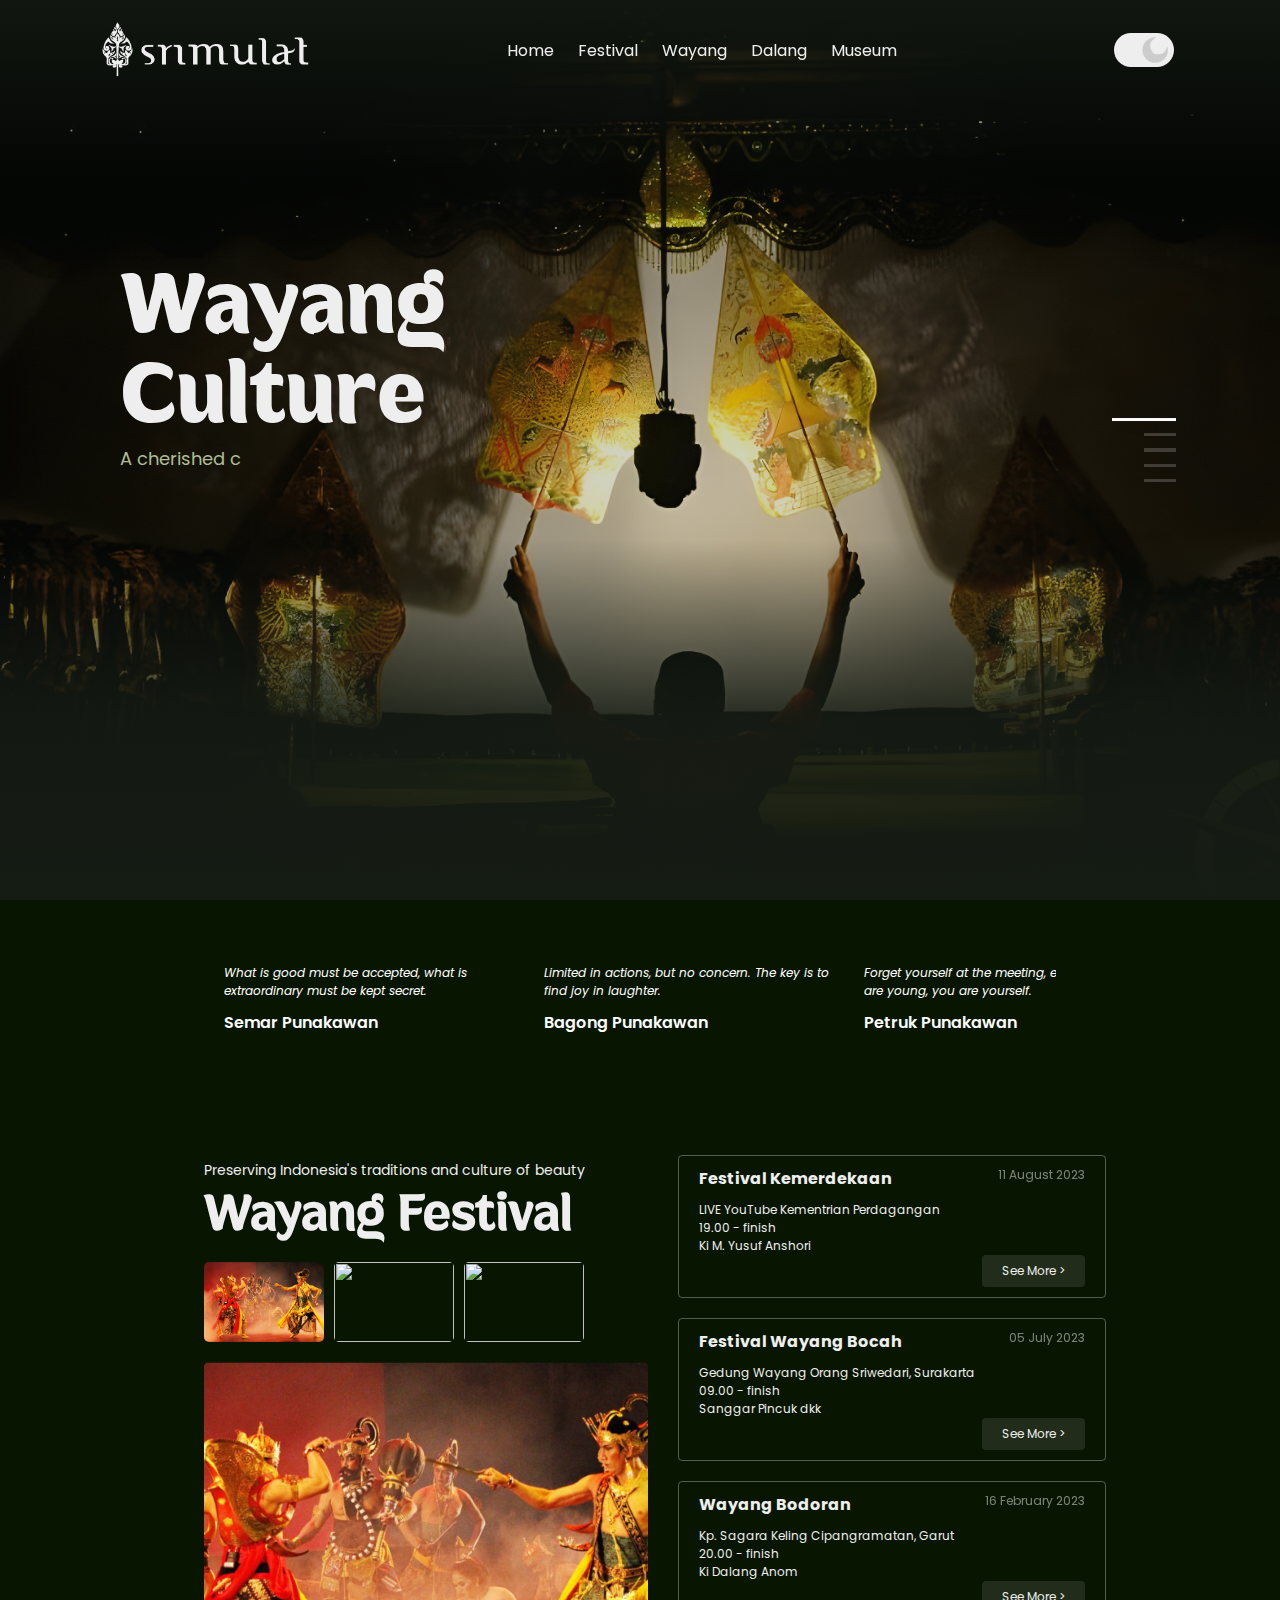
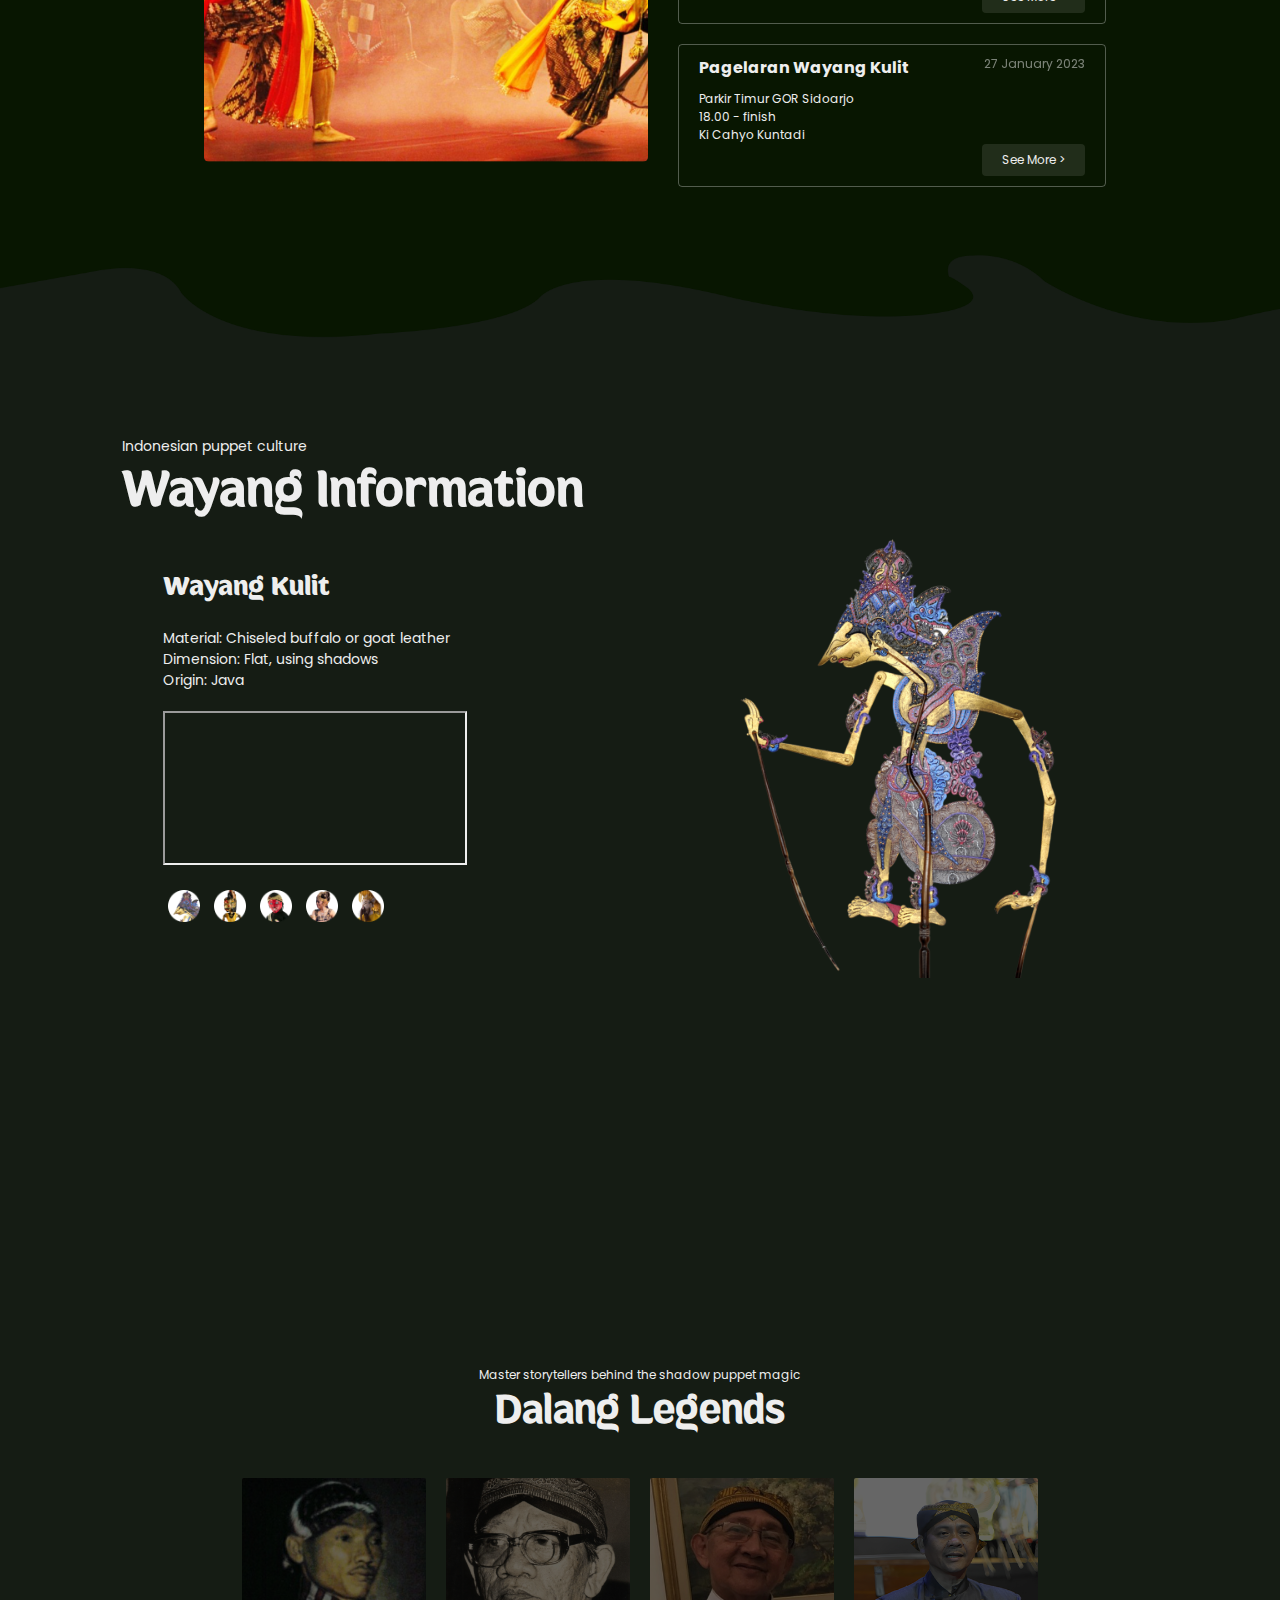
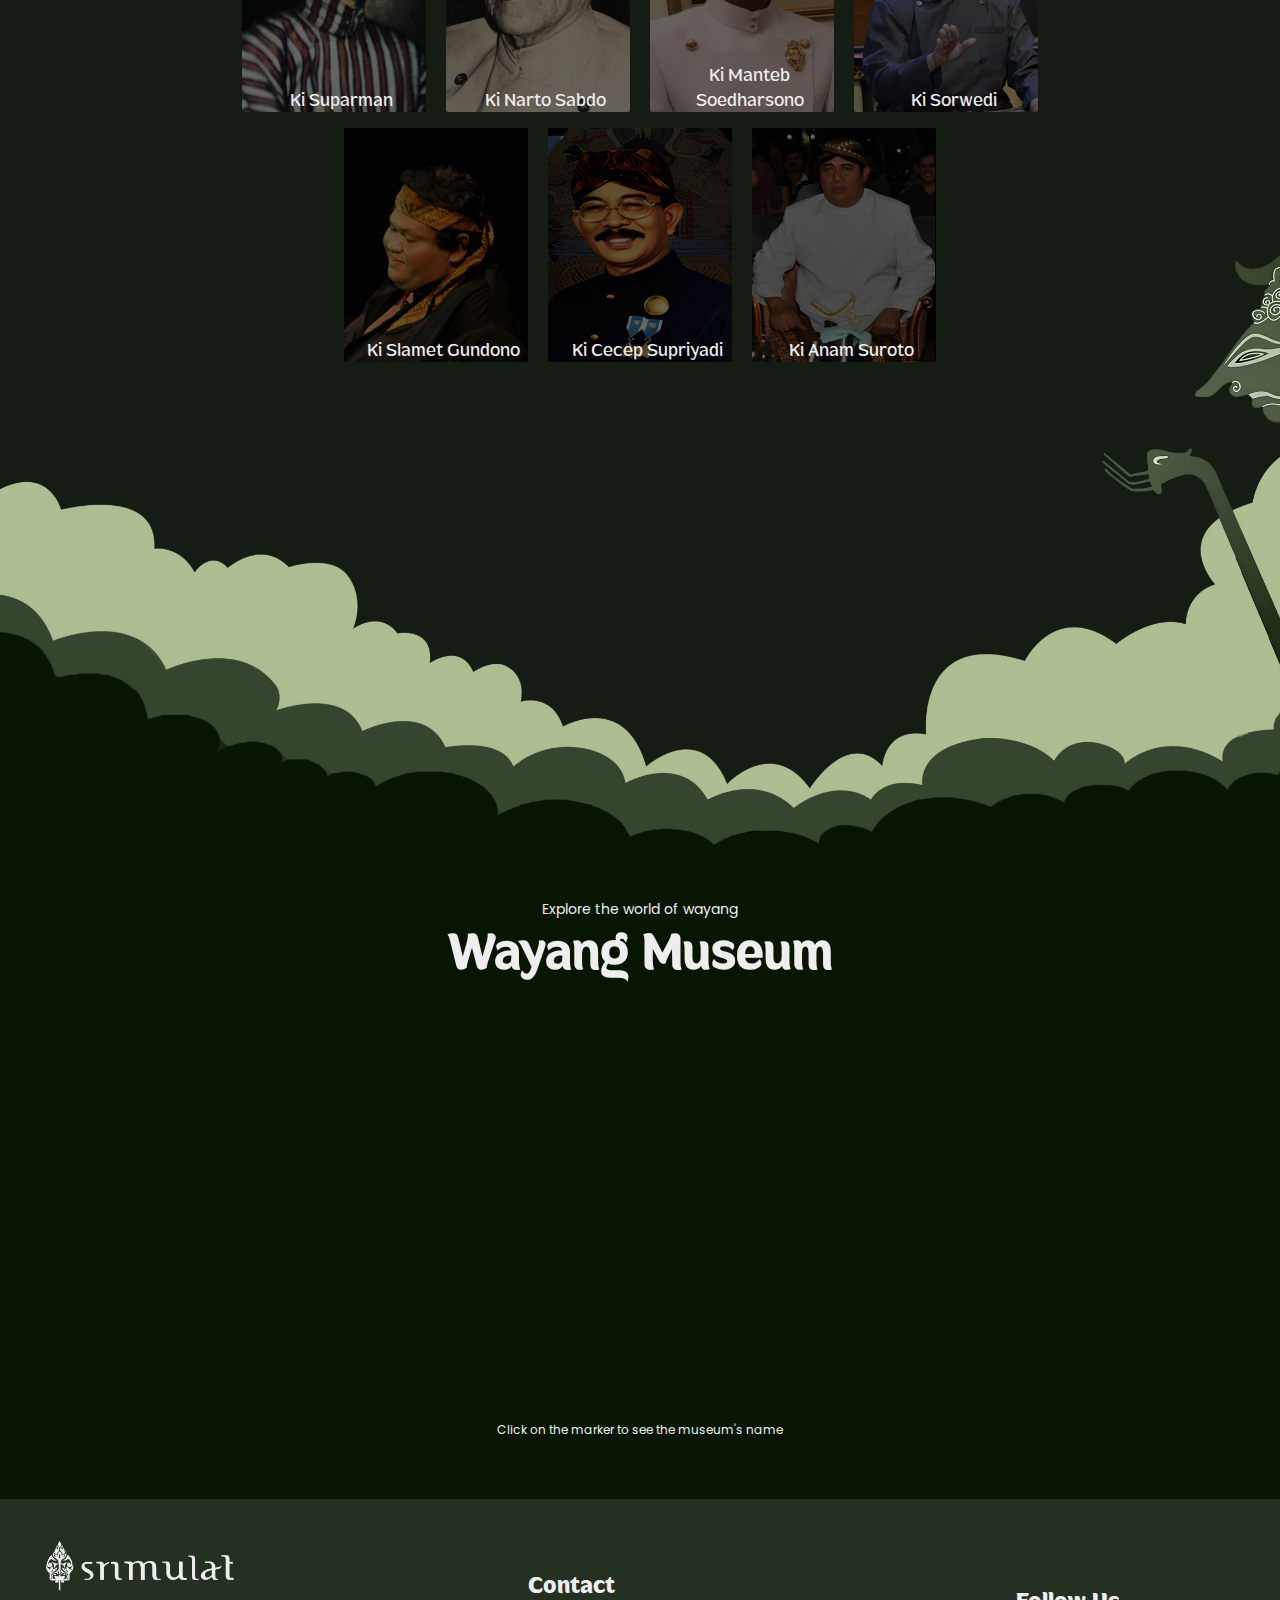
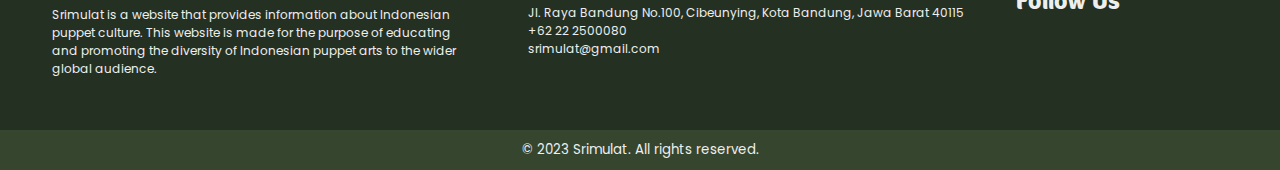
==== commit df98ad30: "tiding up code structure & responsive wayang museum section" ====
--- a/index.html
+++ b/index.html
@@ -13,7 +13,7 @@
       rel="stylesheet"
       href="https://cdn.jsdelivr.net/npm/swiper@11/swiper-bundle.min.css"
     />
-    <link rel="stylesheet" href="css/coba.css" />
+    <link rel="stylesheet" href="style.css" />
     <style>
       .visible {
         visibility: visible;
@@ -164,6 +164,8 @@
       }
       .lightTokoh {
         background: url(images/light-background.png) !important;
+        background-size: cover !important;
+        background-position: bottom !important;
       }
       .lightDivider {
         background: url(images/light-divider.png) !important;
@@ -171,6 +173,10 @@
       .lightMode {
         background-color: #f6d27a;
         color: #151c14 !important;
+      }
+
+      .darkMode {
+        background-color: #151c14 !important ;
       }
 
       .lightLegends {
@@ -225,11 +231,11 @@
         /></a>
       </div>
       <ul id="content-navigation">
-        <li><a href="#beranda">Beranda</a></li>
+        <li><a href="#home">Home</a></li>
         <li><a href="#festival">Festival</a></li>
+        <li><a href="#wayang">Wayang</a></li>
+        <li><a href="#dalang">Dalang</a></li>
         <li><a href="#museum">Museum</a></li>
-        <li><a href="#tokoh">Tokoh</a></li>
-        <li><a href="#map-section">Jelajahi</a></li>
       </ul>
       <ul id="switch-navigation">
         <li>
@@ -245,7 +251,7 @@
         </li>
       </ul>
     </nav>
-    <div class="hero-section" id="beranda">
+    <div class="hero-section" id="home">
       <!-- Swiper -->
       <div class="swiper mySwiper">
         <div class="swiper-wrapper">
@@ -450,7 +456,7 @@
       </div>
       <div class="festival-divider"></div>
     </div>
-    <div class="wayang-section">
+    <div class="wayang-section" id="wayang">
       <div class="wayang-content">
         <div class="wayang-title">
           <p>Indonesian puppet culture</p>
@@ -495,7 +501,7 @@
       </div>
     </div>
     <div class="tokoh-section">
-      <div class="tokoh-content" id="tokoh">
+      <div class="tokoh-content" id="dalang">
         <div class="tokoh-title">
           <p>Master storytellers behind the shadow puppet magic</p>
           <h3 id="tokoh-title">Dalang Legends</h3>
@@ -532,8 +538,8 @@
         </div>
       </div>
     </div>
-    <div class="map-section" id="map-section">
-      <div class="map-content" id="museum">
+    <div class="map-section" id="museum">
+      <div class="map-content">
         <div class="map-title">
           <p>Explore the world of wayang</p>
           <h3 id="map-title">Wayang Museum</h3>
@@ -596,7 +602,6 @@
       </div>
     </footer>
     <script src="https://unpkg.com/leaflet@1.7.1/dist/leaflet.js"></script>
-    <script src="js/map.js"></script>
     <script
       src="https://kit.fontawesome.com/d9b2e6872d.js"
       crossorigin="anonymous"
@@ -794,7 +799,7 @@
         var tulisanFooter = document.querySelectorAll("#tulisan-footer")
         var footerBox = document.querySelector(".footer-box")
         let festivalDivider = document.querySelector(".festival-divider")
-        let wayangSection = document.querySelector(".wayang-content")
+        let wayangSection = document.querySelector(".wayang-section")
         var swiper1 = document.querySelector("#swiper-slide-1")
         var swiper2 = document.querySelector("#swiper-slide-2")
         var swiper3 = document.querySelector("#swiper-slide-3")
@@ -805,6 +810,7 @@
         var pHero3 = document.querySelector("#hero-paragraph-3")
         var pHero4 = document.querySelector("#hero-paragraph-4")
         var pHero5 = document.querySelector("#hero-paragraph-5")
+        var eventDetail = document.querySelectorAll(".event-detail")
 
         // Hapus semua lapisan peta
         map.eachLayer(function (layer) {
@@ -850,10 +856,13 @@
           tulisanFooter.forEach(function (element) {
             element.classList.remove("darkGreen")
           })
-          wayangSection.forEach(function (element) {
+          eventDetail.forEach(function (element) {
             element.classList.remove("darkGreen")
           })
+          festivalDivider.classList.remove("lightDivider")
           wayangSection.classList.remove("lightLegends")
+          wayangSection.classList.add("darkMode")
+          tokohSection.classList.remove("lightTokoh")
           footerBox.classList.remove("footerLight")
         } else {
           map.addLayer(lightMode)
@@ -868,9 +877,9 @@
           swiper4.classList.add("overlay-light-4")
           swiper5.classList.add("overlay-light-5")
           festivalSection.classList.add("lightMode")
-
           mapSection.classList.add("lightMode")
           wayangSection.classList.add("lightLegends")
+          wayangSection.classList.remove("darkMode")
 
           pHero1.classList.add("greenLight")
           pHero2.classList.add("greenLight")
@@ -901,12 +910,15 @@
           tulisanFooter.forEach(function (element) {
             element.classList.add("darkGreen")
           })
+          eventDetail.forEach(function (element) {
+            element.classList.add("darkGreen")
+          })
           footerBox.classList.add("footerLight")
         }
         // Inisialisasi ulang marker
         addMarkers()
       }
     </script>
-    <script src="js/script.js"></script>
+    <script src="script.js"></script>
   </body>
 </html>
--- a/style.css
+++ b/style.css
@@ -0,0 +1,1596 @@
+@import url("https://fonts.googleapis.com/css2?family=Poppins:ital,wght@0,100;0,200;0,300;0,400;0,500;0,600;0,700;0,800;0,900;1,100;1,200;1,300;1,400;1,500;1,600;1,700;1,800;1,900&display=swap");
+
+* {
+  margin: 0;
+  padding: 0;
+  box-sizing: border-box;
+  scroll-behavior: smooth;
+}
+
+body {
+  font-family: "Poppins", sans-serif;
+}
+
+@font-face {
+  font-family: "Mahameru-Bold";
+  src: url("../fonts/Mahameru/Mahameru-Bold.otf") format("truetype");
+}
+@font-face {
+  font-family: "Mahameru-Medium";
+  src: url("../fonts/Mahameru/Mahameru-Medium.otf") format("truetype");
+}
+@font-face {
+  font-family: "Mahameru-Regular";
+  src: url("../fonts/Mahameru/Mahameru-Regular.otf") format("truetype");
+}
+
+::selection {
+  background-color: rgba(174, 189, 146, 0.5);
+}
+::-webkit-scrollbar {
+  width: 10px;
+  background-color: rgb(21, 28, 20);
+}
+::-webkit-scrollbar-thumb {
+  background-color: rgb(174, 189, 146);
+  border-radius: 16px;
+}
+::-webkit-scrollbar-button {
+  display: none;
+}
+
+/* Navbar Section*/
+
+nav {
+  width: 85%;
+  position: absolute;
+  top: 0;
+  left: 0;
+  right: 0;
+  margin: auto;
+  padding: 20px 0px 10px;
+  display: flex;
+  align-items: center;
+  justify-content: space-between;
+  z-index: 20;
+}
+
+nav.sticky {
+  position: fixed;
+  top: -100px;
+  animation: slideDown 0.5s ease forwards;
+  background-color: rgb(21, 28, 20, 0.5);
+  width: 100%;
+  padding: 20px 130px;
+}
+
+@keyframes slideDown {
+  0% {
+    top: -100;
+  }
+  80% {
+    top: 0;
+  }
+  100% {
+    top: 0;
+  }
+}
+
+nav.slide-up {
+  animation: slideUpAnim 1.3s ease forwards;
+}
+
+@keyframes slideUpAnim {
+  0% {
+    background-color: rgb(13, 25, 40);
+    transform: translateY(400%);
+  }
+  25% {
+    background-color: rgb(13, 25, 40, 0.01);
+  }
+  50% {
+    background-color: transparent;
+    transform: translateY(10%);
+  }
+  100% {
+    transform: translateY(0%);
+  }
+}
+
+nav ul {
+  vertical-align: middle;
+  margin: 0;
+  padding: 0;
+}
+
+nav ul li {
+  display: inline-block;
+  list-style: none;
+  vertical-align: middle;
+  padding: 10px;
+}
+
+nav ul li.hidden {
+  display: none;
+}
+
+nav ul li a {
+  text-decoration: none;
+  color: #eeeeee;
+  -webkit-transition: 0.3s;
+  transition: 0.3s;
+}
+
+nav ul li a:hover {
+  color: #aebd92;
+}
+
+nav a img {
+  height: 60px;
+  display: inline-block;
+  list-style: none;
+  vertical-align: middle;
+}
+
+nav ul li .dropdown-content {
+  display: none;
+}
+
+nav ul li .nav-user {
+  background-color: #36452e;
+  color: #151c14;
+  padding: 6px 10px;
+  border-radius: 28px;
+}
+
+nav ul li .nav-user:hover {
+  background-color: #243122;
+  color: #eeeeee;
+}
+
+nav .nav-toggle {
+  display: none;
+}
+
+nav .small-logo {
+  display: none;
+}
+
+.switch {
+  position: relative;
+  display: inline-block;
+  width: 74px;
+  height: 34px;
+}
+
+.switch input {
+  opacity: 0;
+  width: 0;
+  height: 0;
+}
+
+.slider {
+  position: absolute;
+  cursor: pointer;
+  top: 0;
+  left: 14px;
+  right: 0;
+  bottom: 0;
+  background-color: #151c14;
+  -webkit-transition: 0.4s;
+  transition: 0.4s;
+  border-radius: 34px;
+}
+
+.slider:before {
+  position: absolute;
+  content: "";
+  height: 26px;
+  width: 26px;
+  margin-left: 4px;
+  bottom: 4px;
+  background: url("../images/sun-icon.svg") no-repeat;
+  background-size: cover;
+  background-position: center;
+  -webkit-transition: 0.5s;
+  transition: 0.5s;
+}
+
+input:checked + .slider {
+  background-color: #eeeeee;
+}
+
+input:focus + .slider {
+  box-shadow: 0 0 2px #151c14;
+}
+
+input:checked + .slider:before {
+  background: url("../images/moon-icon.svg") no-repeat;
+  background-size: cover;
+  background-position: center;
+  -webkit-transform: translateX(24px);
+  -ms-transform: translateX(24px);
+  transform: translateX(24px);
+}
+
+/* Your existing styles... */
+
+/* Media query for smaller screens */
+@media screen and (max-width: 900px) {
+  nav {
+    flex-direction: column;
+    align-items: flex-start;
+    padding: 10px;
+  }
+
+  nav ul {
+    display: none;
+    flex-direction: column;
+    align-items: flex-start;
+    padding: 0;
+    margin-top: 10px;
+    border-radius: 4px;
+    background-color: #36452e;
+  }
+
+  nav ul li {
+    display: block;
+    padding: 8px 30px;
+  }
+
+  nav ul li.hidden {
+    display: block;
+  }
+
+  nav ul li a {
+    text-align: left;
+    display: block;
+    padding: 8px 0;
+  }
+
+  nav ul li a:hover {
+    text-align: left;
+    display: block;
+    padding: 8px 0;
+  }
+
+  nav ul li .switch {
+    width: 70px;
+    text-align: left;
+  }
+
+  nav .width-logo {
+    display: none;
+  }
+
+  nav .small-logo {
+    display: block;
+  }
+
+  .navigation-panel {
+    display: flex;
+    justify-content: space-between;
+    width: 100%;
+    padding: 20px 10px;
+  }
+
+  .nav-toggle {
+    display: block !important;
+    color: white;
+    font-size: 24px;
+    cursor: pointer;
+    background: none;
+    border: none;
+    padding: 0;
+    font-size: 24px;
+  }
+  .show-navigation {
+    display: block;
+  }
+}
+
+/*Hero Section*/
+.hero-section {
+  width: 100%;
+  height: 100vh;
+}
+
+.hero-section .hero-overlay {
+  position: absolute;
+  visibility: hidden;
+  top: 0;
+  left: 0;
+  width: 100%;
+  height: 100vh;
+  background: linear-gradient(
+    rgb(21, 28, 20, 0.8),
+    rgb(21, 28, 20, 0.2),
+    rgb(21, 28, 20, 0.2),
+    rgb(21, 28, 20, 0.2),
+    rgb(21, 28, 20, 0.9),
+    rgb(21, 28, 20, 1)
+  );
+  z-index: 0;
+  pointer-events: none;
+}
+
+.hero-section .hero-content {
+  position: relative;
+  width: 100%;
+  height: 90vh;
+  margin: 0;
+  z-index: 1;
+}
+
+.hero-content .hero-title {
+  width: 55%;
+  height: 100%;
+  margin: 0;
+  padding: 0;
+}
+
+.hero-content .hero-title .title {
+  margin: 200px 0;
+  padding: 20px;
+}
+
+.title h1 {
+  text-align: left;
+  font-size: 95px;
+  font-family: "Mahameru-Bold", sans-serif;
+  font-weight: 800;
+  line-height: 100px;
+  color: #eeeeee;
+  user-select: none;
+  width: 100%;
+  display: block;
+}
+
+.title p {
+  text-align: left;
+  font-size: 18px;
+  font-family: "Poppins", sans-serif;
+  color: #aebd92;
+  user-select: none;
+  width: 100%;
+  display: block;
+}
+
+.hero-content .hero-slide {
+  position: relative;
+  float: right;
+  width: 50%;
+  height: 100%;
+  margin: 0;
+  padding: 0;
+}
+
+.hero-slide .slide-number {
+  display: flex;
+  justify-content: right;
+  text-align: right;
+  align-items: center;
+  height: 100%;
+}
+
+.hero-slide .slide-number ul {
+  margin-top: -30px;
+  padding: 20px;
+}
+
+.hero-slide .slide-number ul li {
+  list-style: none;
+}
+
+.hero-slide .slide-number ul li a {
+  text-decoration: none;
+  cursor: pointer;
+  color: #767676;
+  font-family: "Mahameru-Regular", sans-serif;
+  font-size: 18px;
+  -webkit-transition: 0.3s;
+  transition: 0.3s;
+}
+
+.hero-slide .slide-number ul li a:hover {
+  color: #6b6b6b;
+}
+
+.hero-slide .slide-number ul li a.active {
+  color: #eeeeee;
+  font-size: 30px;
+  margin-right: 2px;
+}
+
+.hero-slide .slide-number ul li label {
+  cursor: pointer;
+}
+
+.hero-slide .slide-selection {
+  position: absolute;
+  top: 47%;
+  right: -80px;
+  background-color: #eeeeee;
+  width: 70px;
+  height: 4px;
+  border-radius: 1px;
+  text-align: right;
+}
+
+.hero-section .hero-footer {
+  position: relative;
+  padding: 50px 232px;
+  z-index: 3;
+}
+
+.hero-section .hero-footer p {
+  color: white;
+  font-size: 12px;
+  padding: 10px 0;
+  font-style: italic;
+}
+
+.hero-section .hero-footer a {
+  text-decoration: none;
+  font-size: 16px;
+  color: white;
+  font-weight: 600;
+}
+
+.hero-section .footer-container {
+  position: relative;
+  display: flex;
+  flex-wrap: nowrap;
+  overflow: auto;
+  width: 100%;
+  margin: 4px 0 20px;
+  scrollbar-width: auto;
+}
+
+.hero-section .footer-container::-webkit-scrollbar {
+  height: 6px;
+  background-color: rgba(0, 0, 0, 0.3);
+}
+
+.hero-footer .footer-content {
+  flex: 0 0 auto;
+  width: 300px;
+  margin-right: 20px;
+  height: fit-content;
+  padding-bottom: 14px;
+}
+
+.hero-footer .footer-content p {
+  width: fit-content;
+}
+
+/* swiper */
+.swiper {
+  position: relative;
+  width: 100%;
+  height: 100%;
+  z-index: 0 !important;
+}
+
+.swiper-slide {
+  padding: 60px 100px;
+  text-align: center;
+  font-size: 18px;
+  background: #fff;
+  display: flex;
+  justify-content: center;
+  align-items: center;
+  background-size: cover !important;
+  background-position: center;
+  background-repeat: no-repeat;
+}
+
+.swiper-slide:nth-child(1) {
+  background: linear-gradient(
+      rgb(21, 28, 20, 0.8),
+      rgb(21, 28, 20, 0.2),
+      rgb(21, 28, 20, 0.2),
+      rgb(21, 28, 20, 0.2),
+      rgb(21, 28, 20, 0.9),
+      rgb(21, 28, 20, 1)
+    ),
+    url(../images/hero-section.jpg);
+}
+.swiper-slide:nth-child(2) {
+  background: linear-gradient(
+      rgb(21, 28, 20, 0.8),
+      rgb(21, 28, 20, 0.5),
+      rgb(21, 28, 20, 0.5),
+      rgb(21, 28, 20, 0.5),
+      rgb(21, 28, 20, 0.9),
+      rgb(21, 28, 20, 1)
+    ),
+    url(../images/hero-section-2.jpg);
+}
+.swiper-slide:nth-child(3) {
+  background: linear-gradient(
+      rgb(21, 28, 20, 0.8),
+      rgb(21, 28, 20, 0.2),
+      rgb(21, 28, 20, 0.2),
+      rgb(21, 28, 20, 0.2),
+      rgb(21, 28, 20, 0.9),
+      rgb(21, 28, 20, 1)
+    ),
+    url(../images/hero-section-3.webp);
+}
+.swiper-slide:nth-child(4) {
+  background: linear-gradient(
+      rgb(21, 28, 20, 0.8),
+      rgb(21, 28, 20, 0.5),
+      rgb(21, 28, 20, 0.5),
+      rgb(21, 28, 20, 0.5),
+      rgb(21, 28, 20, 0.9),
+      rgb(21, 28, 20, 1)
+    ),
+    url(../images/hero-section-4.webp);
+}
+.swiper-slide:nth-child(5) {
+  background: linear-gradient(
+      rgb(21, 28, 20, 0.8),
+      rgb(21, 28, 20, 0.2),
+      rgb(21, 28, 20, 0.2),
+      rgb(21, 28, 20, 0.2),
+      rgb(21, 28, 20, 0.9),
+      rgb(21, 28, 20, 1)
+    ),
+    url(../images/hero-section-5.jpg);
+}
+.swiper-pagination {
+  display: flex;
+  flex-direction: column;
+  justify-content: flex-end;
+  align-items: flex-end;
+  margin-right: 6rem;
+  background-color: transparent;
+}
+.swiper-pagination-bullet {
+  background-color: #f6f4f4 !important;
+  width: 2rem !important;
+  height: 0.2rem !important;
+  border-radius: 0 !important;
+  -webkit-border-radius: 0 !important;
+  -moz-border-radius: 0 !important;
+  -ms-border-radius: 0 !important;
+  -o-border-radius: 0 !important;
+  transition: 0.7s ease;
+  -webkit-transition: 0.7s ease;
+  -moz-transition: 0.7s ease;
+  -ms-transition: 0.7s ease;
+  -o-transition: 0.7s ease;
+}
+
+.swiper-pagination-bullet-active {
+  display: flex;
+  flex-direction: column;
+  align-items: flex-end;
+  transition: 0.7s ease;
+  background-color: #ffffff !important;
+  width: 4rem !important;
+  -webkit-transition: 0.7s ease;
+  -moz-transition: 0.7s ease;
+  -ms-transition: 0.7s ease;
+  -o-transition: 0.7s ease;
+}
+.swiper-slide img {
+  display: block;
+  width: 100%;
+  height: 100%;
+  object-fit: cover;
+}
+
+/* Extra small devices (phones, 600px and down) */
+@media only screen and (max-width: 600px) {
+  .hero-section .hero-footer {
+    padding: 30px;
+  }
+  .hero-content .hero-title {
+    width: 100%;
+    height: 100%;
+    margin: 0;
+    padding: 0;
+  }
+
+  .hero-content .hero-title .title {
+    margin: 200px 0;
+    padding: 20px;
+  }
+
+  .hero-content .hero-title .title h1 {
+    font-size: 50px;
+    text-align: left;
+    line-height: 70px;
+  }
+}
+
+/* Small devices (portrait tablets and large phones, 600px and up) */
+@media only screen and (min-width: 600px) {
+  .hero-section .hero-footer {
+    padding: 20px 40px;
+  }
+  .hero-content .hero-title {
+    width: 80%;
+    height: 100%;
+    margin: 0;
+    padding: 0;
+  }
+
+  .hero-content .hero-title .title {
+    margin: 200px 0;
+    padding: 20px;
+  }
+
+  .hero-content .hero-title .title h1 {
+    font-size: 60px;
+    line-height: 70px;
+  }
+}
+
+/* Medium devices (landscape tablets, 768px and up) */
+@media only screen and (min-width: 768px) {
+  .hero-section .hero-footer {
+    padding: 40px 80px;
+  }
+  .hero-content .hero-title {
+    width: 75%;
+    height: 100%;
+    margin: 0;
+    padding: 0;
+  }
+
+  .hero-content .hero-title .title {
+    margin: 200px 0;
+    padding: 20px;
+  }
+
+  .hero-content .hero-title .title h1 {
+    font-size: 70px;
+  }
+}
+
+/* Large devices (laptops/desktops, 992px and up) */
+@media only screen and (min-width: 992px) {
+  .hero-section .hero-footer {
+    padding: 50px 100px;
+    z-index: 1;
+  }
+  .hero-content .hero-title {
+    width: 60%;
+    height: 100%;
+    padding: 0;
+  }
+
+  .hero-content .hero-title .title {
+    margin: 180px 0;
+    padding: 20px;
+  }
+}
+
+/* Extra large devices (large laptops and desktops, 1200px and up) */
+@media only screen and (min-width: 1150px) {
+  .hero-section .hero-footer {
+    padding: 50px 224px;
+    z-index: 1;
+  }
+  .hero-content .hero-title {
+    width: 55%;
+    height: 100%;
+    padding: 0;
+  }
+
+  .hero-content .hero-title .title {
+    margin: 200px 0;
+    padding: 20px;
+  }
+
+  .hero-content .hero-title .title h1 {
+    font-size: 90px;
+    line-height: 90px;
+  }
+}
+/* .hero-footer .footer-divider {
+    position: relative;
+    width: 100%;
+    color: white;
+    z-index: 2;
+}
+
+.footer-divider .left-divider {
+    float: left;
+    background-color: #243122;
+    width: 32%;
+    height: 4px;
+    border-top-left-radius: 2px;
+    border-bottom-left-radius: 2px;
+    z-index: 1;
+}
+
+.footer-divider .right-divider {
+    background-color: #6b6b6b;
+    float: right;
+    width: 68%;
+    height: 4px;
+    border-top-right-radius: 2px;
+    border-bottom-right-radius: 2px;
+    z-index: 1;
+} */
+
+/* Festival Section */
+.tokoh-section {
+  background: url("../images/4409096.jpg");
+  background-size: cover;
+  background-position: bottom;
+  width: 100%;
+  min-height: 132vh;
+  z-index: 0;
+  padding: 20px 122px;
+}
+
+.map-section {
+  background-color: #081601;
+  width: 100%;
+  min-height: 70vh;
+  z-index: 0;
+  padding: 10px 122px 80px;
+}
+
+.festival-section {
+  position: relative;
+  background-color: #081601;
+  width: 100%;
+  min-height: 30vh;
+  z-index: 0;
+  padding: 60px 122px;
+}
+
+.festival-section .festival-content {
+  position: relative;
+  width: 100%;
+  margin-top: 170px;
+  display: flex;
+  z-index: 2;
+}
+
+.festival-section .festival-divider {
+  position: absolute;
+  bottom: 0;
+  left: 0;
+  width: 100%;
+  height: 20vh;
+  background: url("../images/dark-divider.png") no-repeat;
+  background-size: cover;
+  background-position: center;
+  z-index: 0;
+}
+
+.festival-content .festival-title,
+.tokoh-content .tokoh-title,
+.map-content .map-title {
+  width: 100%;
+  padding: 30px;
+}
+
+.festival-content .festival-title h3,
+.wayang-content .wayang-title h3,
+.tokoh-content .tokoh-title h3,
+.map-content .map-title h3 {
+  color: #eeeeee;
+  font-size: 50px;
+  font-family: "Mahameru-Medium";
+}
+
+.festival-content .festival-title p,
+.wayang-content .wayang-title p,
+.tokoh-content .tokoh-title p,
+.map-content .map-title p {
+  color: #eeeeee;
+  font-size: 14px;
+}
+
+.festival-content .festival-title .festival-title-image {
+  margin-top: 10px;
+  display: flex;
+  gap: 10px;
+}
+
+.festival-content .festival-title .festival-title-image img {
+  width: 120px;
+  height: 80px;
+  border-radius: 5px;
+  -webkit-transition: 0.3s;
+  transition: 0.3s;
+  cursor: pointer;
+}
+
+.festival-content .festival-title .festival-title-image img:hover {
+  transform: scale(1.1);
+}
+
+.festival-content .festival-title .festival-image-display {
+  margin: 20px 0px;
+  width: 90%;
+  height: 400px;
+  background: url("../images/wayang-wong.png") no-repeat;
+  background-size: cover;
+  background-position: center;
+  border-radius: 5px;
+}
+
+.festival-content .festival-list {
+  width: 70%;
+  display: flex;
+  flex-direction: column;
+  color: #eeeeee;
+  font-size: 12px;
+  margin: auto;
+}
+
+.festival-list .festival-event {
+  -webkit-transition: 0.3s;
+  transition: 0.3s;
+  border: 1px solid rgba(255, 255, 255, 0.3);
+  border-radius: 4px;
+  margin: 10px 0;
+  display: flex;
+  flex-direction: column;
+  padding: 10px 20px;
+}
+
+.festival-event .festival-event-foot {
+  display: flex;
+  justify-content: end;
+}
+
+.festival-event .festival-event-foot .event-detail {
+  text-decoration: none;
+  color: #eeeeee;
+  background-color: rgba(255, 255, 255, 0.1);
+  padding: 7px 20px;
+  border-radius: 4px;
+  cursor: pointer;
+}
+
+.festival-event .festival-event-foot .event-detail:hover {
+  background-color: rgba(255, 255, 255, 0.2);
+}
+
+.popup-event {
+  display: none;
+  position: fixed;
+  z-index: 1;
+  width: 100vw;
+  height: 100vh;
+  justify-content: center;
+  align-items: center;
+  background-color: rgba(0, 0, 0, 0.5);
+}
+
+.popup-event img {
+  width: fit-content;
+  height: 80vh;
+  object-fit: cover;
+}
+
+.festival-list .festival-event:hover {
+  transform: scale(1.02);
+}
+
+.festival-list .festival-event .festival-event-head {
+  display: flex;
+  justify-content: space-between;
+  margin-bottom: 10px;
+}
+
+.festival-list .festival-event .festival-event-head b {
+  font-size: 16px;
+}
+
+.festival-list .festival-event .festival-event-head p {
+  opacity: 0.5;
+}
+
+.festival-list a.festival-event-foot {
+  display: flex;
+  justify-content: center;
+  width: 100%;
+  background-color: #243122;
+  padding: 10px 20px;
+  margin-top: 10px;
+  border-radius: 4px;
+  text-decoration: none;
+  color: #eeeeee;
+}
+
+.festival-event .image-title {
+  position: absolute;
+  width: 100%;
+  bottom: 15px;
+  text-align: center;
+  z-index: 2;
+  padding: 8px;
+}
+
+.festival-event .image-title h3 {
+  color: #eeeeee;
+  font-weight: 600;
+}
+
+.festival-event .image-title p {
+  color: #eeeeee;
+  width: 100%;
+}
+
+.festival-footer {
+  width: 35%;
+  margin: auto;
+  padding: 50px;
+}
+
+.festival-footer .festival-divider {
+  width: 100%;
+}
+
+.festival-divider .left-divider {
+  background-color: #36452e;
+  float: left;
+  width: 45%;
+  height: 3px;
+  border-radius: 1px;
+}
+
+.festival-divider .right-divider {
+  background-color: #6b6b6b;
+  float: right;
+  width: 45%;
+  height: 3px;
+  border-radius: 1px;
+}
+
+/* Extra small devices (phones, 600px and down) */
+@media only screen and (max-width: 600px) {
+  .festival-section {
+    padding: 10px;
+  }
+  .festival-section .festival-content {
+    display: block;
+    text-align: center;
+  }
+
+  .festival-section .festival-content .festival-title-image {
+    display: flex;
+    justify-content: center;
+  }
+
+  .festival-section .festival-content .festival-title {
+    display: block;
+    width: 100%;
+  }
+  .festival-section .festival-content .festival-list {
+    display: block;
+    width: 90%;
+    padding: 0px 0px 30px;
+  }
+  .festival-section .festival-content .festival-list .festival-event p {
+    text-align: left;
+    display: none;
+  }
+  .festival-section
+    .festival-content
+    .festival-list
+    .festival-event
+    .festival-event-head {
+    display: block;
+  }
+  .festival-section
+    .festival-content
+    .festival-list
+    .festival-event
+    .festival-event-head
+    b {
+    font-size: 18px;
+  }
+  .festival-section
+    .festival-content
+    .festival-list
+    .festival-event
+    .festival-event-head
+    p {
+    display: block;
+    text-align: center;
+  }
+  .festival-section .festival-content .festival-title .festival-image-display {
+    width: 100%;
+  }
+}
+
+/* Small devices (portrait tablets and large phones, 600px and up) */
+@media only screen and (min-width: 600px) {
+  .festival-section {
+    padding: 40px;
+  }
+  .festival-section .festival-content {
+    display: block;
+    text-align: center;
+  }
+
+  .festival-section .festival-content .festival-title-image {
+    display: flex;
+    justify-content: center;
+  }
+
+  .festival-section .festival-content .festival-title {
+    display: block;
+    width: 100%;
+  }
+  .festival-section .festival-content .festival-list {
+    display: block;
+    width: 90%;
+  }
+  .festival-section .festival-content .festival-list .festival-event p {
+    text-align: left;
+  }
+  .festival-section .festival-content .festival-title .festival-image-display {
+    width: 100%;
+  }
+}
+
+/* Medium devices (landscape tablets, 768px and up) */
+@media only screen and (min-width: 768px) {
+  .festival-section {
+    padding: 60px;
+  }
+}
+
+/* Large devices (laptops/desktops, 992px and up) */
+@media only screen and (min-width: 992px) {
+  .festival-section {
+    padding: 60px 122px;
+    min-height: 130;
+  }
+}
+
+/* Extra large devices (large laptops and desktops, 1200px and up) */
+@media only screen and (min-width: 1100px) {
+  .festival-section {
+    width: 100%;
+    min-height: 124vh;
+    z-index: 0;
+    padding: 60px 122px;
+  }
+
+  .festival-section .festival-content {
+    width: 90%;
+    display: flex;
+    margin: 170px auto 0px;
+    text-align: initial;
+  }
+
+  .festival-content .festival-title .festival-title-image {
+    margin-top: 10px;
+    display: flex;
+    justify-content: left;
+    gap: 10px;
+  }
+
+  .festival-content .festival-title .festival-title-image img {
+    width: 120px;
+    height: 80px;
+    border-radius: 5px;
+  }
+
+  .festival-section .festival-content .festival-title {
+    display: block;
+    width: 100%;
+  }
+  .festival-content .festival-list {
+    width: 70%;
+    display: flex;
+    flex-direction: column;
+    color: #eeeeee;
+    font-size: 12px;
+  }
+  .festival-section .festival-content .festival-list .festival-event {
+    margin: 20px 0;
+  }
+  .festival-section .festival-content .festival-list .festival-event p {
+    text-align: left;
+  }
+  .festival-section .festival-content .festival-title .festival-image-display {
+    width: 100%;
+  }
+}
+
+/* wayang section */
+.wayang-section {
+  width: 100%;
+  min-height: 100vh;
+  background-color: #151c14;
+  padding: 20px 122px;
+  color: #eeeeee;
+}
+
+.wayang-section .wayang-gallery {
+  width: 100%;
+  display: flex;
+  justify-content: center;
+  gap: 200px;
+  margin-top: 40px;
+}
+
+.wayang-gallery .wayang-left {
+  display: flex;
+  flex-direction: column;
+  gap: 20px;
+}
+
+.wayang-gallery .wayang-left img {
+  width: 42px;
+  height: auto;
+  cursor: pointer;
+  -webkit-transition: 0.3s;
+  transition: 0.3s;
+  padding: 5px;
+}
+
+.wayang-gallery .wayang-left img:hover {
+  transform: scale(1.1);
+}
+
+.wayang-gallery .wayang-left b {
+  font-size: 28px;
+  font-family: "Mahameru-Bold";
+}
+
+.wayang-gallery .wayang-left p {
+  font-size: 14px;
+}
+
+.wayang-gallery .wayang-right img {
+  width: 450px;
+  height: auto;
+  margin-top: -40px;
+}
+
+@media only screen and (max-width: 600px) {
+  .wayang-section, .map-section {
+    padding: 20px;
+  }
+  .wayang-content .wayang-title, .map-content .map-title {
+    text-align: center;
+  }
+}
+
+@media only screen and (max-width: 1100px) {
+  .wayang-section .wayang-gallery {
+    flex-direction: column;
+  }
+  .wayang-gallery .wayang-left {
+    align-items: center;
+  }
+  .wayang-gallery .wayang-left iframe {
+    height: 400px;
+    width: 100%;
+  }
+  .wayang-gallery .wayang-right {
+    display: flex;
+    justify-content: center;
+  }
+  .wayang-gallery .wayang-right img {
+    width: auto;
+    height: 200px;
+    margin-top: -160px;
+    margin-bottom: 40px;
+  }
+}
+
+/* tokoh section */
+.tokoh-title,
+.map-title {
+  display: flex;
+  flex-direction: column;
+  align-items: center;
+  justify-content: center;
+}
+
+/* Divider Section */
+.divider-section {
+  margin: 20px auto 0px;
+  width: 80%;
+  height: 6vh;
+  background: linear-gradient(to right, #36452e, #243122, #151c14);
+  padding: 8px;
+  border-radius: 2px;
+}
+
+.divider-content {
+  width: 100%;
+  height: 100%;
+}
+
+.divider-content img {
+  height: 100%;
+  float: left;
+}
+
+.divider-content span {
+  display: flex;
+  align-items: center;
+  height: 100%;
+  float: right;
+  color: #eeeeee;
+}
+
+.tokoh-section .tokoh-content,
+.map-section .map-content {
+  position: relative;
+  width: 100%;
+  display: flex;
+  flex-direction: column;
+  z-index: 1;
+}
+
+.tokoh-list {
+  text-align: center;
+  width: 70%;
+  margin: auto;
+  display: block;
+}
+
+.tokoh-list .tokoh {
+  position: relative;
+  display: inline-block;
+  width: 200px;
+  height: 250px;
+  padding: 8px;
+}
+
+.tokoh-list .tokoh p {
+  position: absolute;
+  width: 100%;
+  display: flex;
+  justify-content: center;
+  bottom: 0;
+  color: #eeeeee;
+  font-size: 18px;
+  padding: 6px;
+  font-family: "Mahameru-Regular";
+  -webkit-transition: 0.4s;
+  transition: 0.4s;
+}
+
+.tokoh-list .tokoh img {
+  width: 100%;
+  height: 100%;
+  border-radius: 2px;
+  filter: brightness(40%);
+  -webkit-transition: 0.6s;
+  transition: 0.6s;
+}
+
+.tokoh:hover p {
+  opacity: 0;
+}
+
+.tokoh:hover img {
+  transform: scale(1.1);
+  filter: brightness(100%);
+}
+
+/* Extra small devices (phones, 600px and down) */
+@media only screen and (max-width: 406px) {
+  .tokoh-section {
+    padding: 0px;
+    min-height: 260vh;
+  }
+
+  .tokoh-content .tokoh-title h3 {
+    font-size: 40px;
+    text-align: center;
+  }
+
+  .tokoh-content .tokoh-title p {
+    font-size: 12px;
+    text-align: center;
+  }
+
+  .tokoh-section .tokoh-list {
+    width: 100%;
+  }
+}
+@media only screen and (min-width: 406px) {
+  .tokoh-section {
+    padding: 0px;
+    min-height: 160vh;
+  }
+
+  .tokoh-content .tokoh-title h3 {
+    font-size: 40px;
+    text-align: center;
+  }
+
+  .tokoh-content .tokoh-title p {
+    font-size: 12px;
+    text-align: center;
+  }
+
+  .tokoh-section .tokoh-list {
+    width: 100%;
+  }
+}
+
+/* Small devices (portrait tablets and large phones, 600px and up) */
+@media only screen and (min-width: 609px) {
+  .tokoh-section {
+    padding: 40px 0px;
+    min-height: 130vh;
+  }
+
+  .tokoh-section .tokoh-list {
+    width: 100%;
+  }
+
+  .tokoh-section .tokoh-img {
+    width: 100%;
+  }
+}
+
+/* Medium devices (landscape tablets, 768px and up) */
+@media only screen and (min-width: 670px) {
+  .tokoh-section {
+    padding: 30px;
+    min-height: 130vh;
+  }
+
+  .tokoh-section .tokoh-list {
+    width: 100%;
+  }
+}
+
+/* Medium devices (landscape tablets, 768px and up) */
+@media only screen and (min-width: 768px) {
+  .tokoh-section {
+    padding: 30px;
+    min-height: 130vh;
+  }
+
+  .tokoh-section .tokoh-list {
+    width: 90%;
+  }
+}
+
+/* Large devices (laptops/desktops, 992px and up) */
+@media only screen and (min-width: 992px) {
+  .tokoh-section {
+    padding: 30px;
+    min-height: 125vh;
+  }
+
+  .tokoh-section .tokoh-list {
+    width: 90%;
+  }
+}
+
+/* Extra large devices (large laptops and desktops, 1200px and up) */
+@media only screen and (min-width: 1200px) {
+  .tokoh-section {
+    width: 100%;
+    min-height: 127vh;
+    z-index: 0;
+    padding: 20px 122px;
+  }
+}
+
+/* map section */
+
+.mapbox {
+  width: 100%;
+  display: flex;
+  flex-direction: column;
+  justify-content: center;
+  align-items: center;
+}
+
+#map {
+  height: 400px;
+  width: 100%;
+  border-radius: 5px;
+}
+
+.mapbox small {
+  color: #eeeeee;
+  font-size: 12px;
+}
+
+/* Small devices (portrait tablets and large phones, 600px and up) */
+@media only screen and (min-width: 600px) {
+  .map-section {
+    padding: 10px 30px 40px;
+  }
+}
+
+/* Medium devices (landscape tablets, 768px and up) */
+@media only screen and (min-width: 768px) {
+  .map-section {
+    padding: 10px 60px 40px;
+  }
+}
+
+/* Large devices (laptops/desktops, 992px and up) */
+@media only screen and (min-width: 992px) {
+  .map-section {
+    padding: 10px 90px 40px;
+  }
+}
+
+/* Extra large devices (large laptops and desktops, 1200px and up) */
+@media only screen and (min-width: 1150px) {
+  .map-section {
+    padding: 10px 130px 60px;
+  }
+}
+
+/* footer */
+
+.footer-box {
+  width: 100%;
+  height: 100%;
+  background-color: #243122;
+  display: flex;
+  justify-content: center;
+  align-items: center;
+  padding: 40px;
+  gap: 40px;
+}
+
+.footer-box h3 {
+  color: #eeeeee;
+  font-size: 24px;
+  font-family: "Mahameru-Bold", sans-serif;
+}
+
+.footer-box p {
+  color: #eeeeee;
+  font-size: 12px;
+}
+
+.paragraph-footer-left {
+  padding: 12px;
+}
+
+.footer-box a {
+  text-decoration: none;
+  color: #eeeeee;
+  font-size: 12px;
+}
+
+.footer-box .footer-item {
+  width: 40%;
+  display: flex;
+  flex-direction: column;
+  justify-content: center;
+}
+
+.footer-item.right {
+  width: 20%;
+}
+
+.footer-item.right .social-media {
+  display: flex;
+  gap: 5px;
+  margin-top: 10px;
+  margin-left: -8px;
+}
+
+.social-media i {
+  font-size: 20px;
+}
+
+.social-media a {
+  padding-top: 8px;
+  padding-left: 8px;
+  padding-right: 8px;
+  padding-bottom: 4px;
+  border-radius: 5px;
+}
+
+.social-media a:hover {
+  background-color: rgba(255, 255, 255, 0.3);
+}
+
+.footer-bottom {
+  display: flex;
+  justify-content: center;
+  padding: 10px;
+  background-color: #36452e;
+  color: #eeeeee;
+  font-weight: 400;
+}
+
+/* Large devices (laptops/desktops, 992px and up) */
+@media only screen and (max-width: 768px) {
+  .footer-box {
+    display: block;
+  }
+  .footer-box .footer-item {
+    display: flex;
+    align-items: center;
+    justify-content: center;
+    text-align: justify;
+    text-align-last: center;
+    width: 100%;
+    padding: 20px;
+  }
+}
+
+/* Museum Section */
+.museum-section {
+  position: relative;
+  width: 100%;
+  height: 100vh;
+  background: url("../images/eb0069da-bb2e-45fe-a2b7-d2809a82c32f.jpg")
+    no-repeat;
+  background-size: cover;
+  background-position: center;
+}
+
+.museum-section .museum-overlay {
+  position: absolute;
+  visibility: hidden;
+  width: 100%;
+  height: 100vh;
+  top: 0;
+  left: 0;
+  background: linear-gradient(
+    rgb(21, 28, 20, 1),
+    rgb(21, 28, 20, 0),
+    rgb(21, 28, 20, 0),
+    rgb(21, 28, 20, 1)
+  );
+  z-index: 0;
+}
+
+.museum-section .museum-content {
+  position: relative;
+  display: flex;
+  align-items: center;
+  text-align: center;
+  margin: auto;
+  justify-content: center;
+  line-height: 70px;
+  width: 100%;
+  height: 90%;
+  color: #243122;
+  z-index: 2;
+}
+
+.museum-content .museum-title {
+  width: 40%;
+}
+
+.museum-content .museum-title a {
+  text-decoration: none;
+  color: #151c14;
+  font-size: 24px;
+  border: 2px solid #151c14;
+  padding: 8px 12px;
+  margin: 4px;
+  border-radius: 100%;
+  display: inline-block;
+  -webkit-transition: 0.4s;
+  transition: 0.4s;
+}
+
+.museum-content .museum-title a:hover {
+  color: #eeeeee;
+  background-color: #151c14;
+}
+
+.museum-content .museum-title h4 {
+  font-size: 30px;
+  display: inline-block;
+  margin: 4px;
+}
